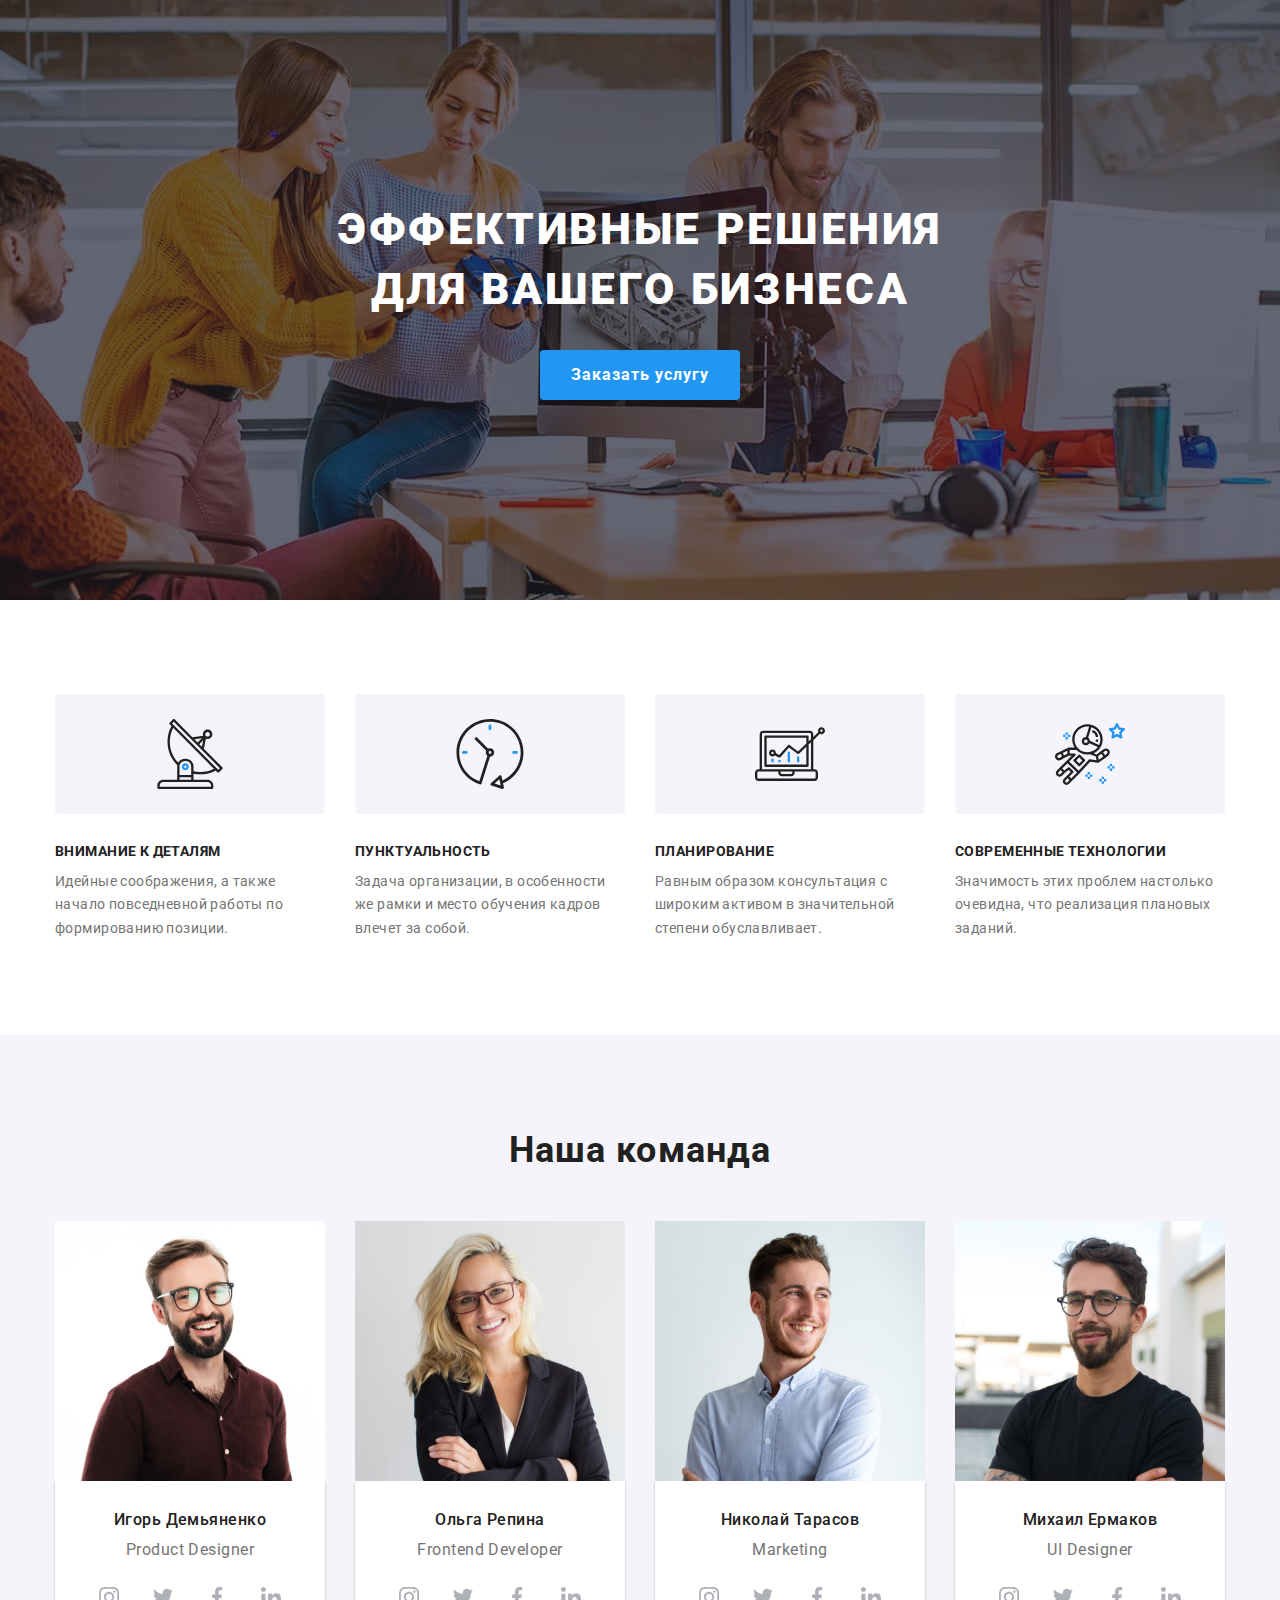
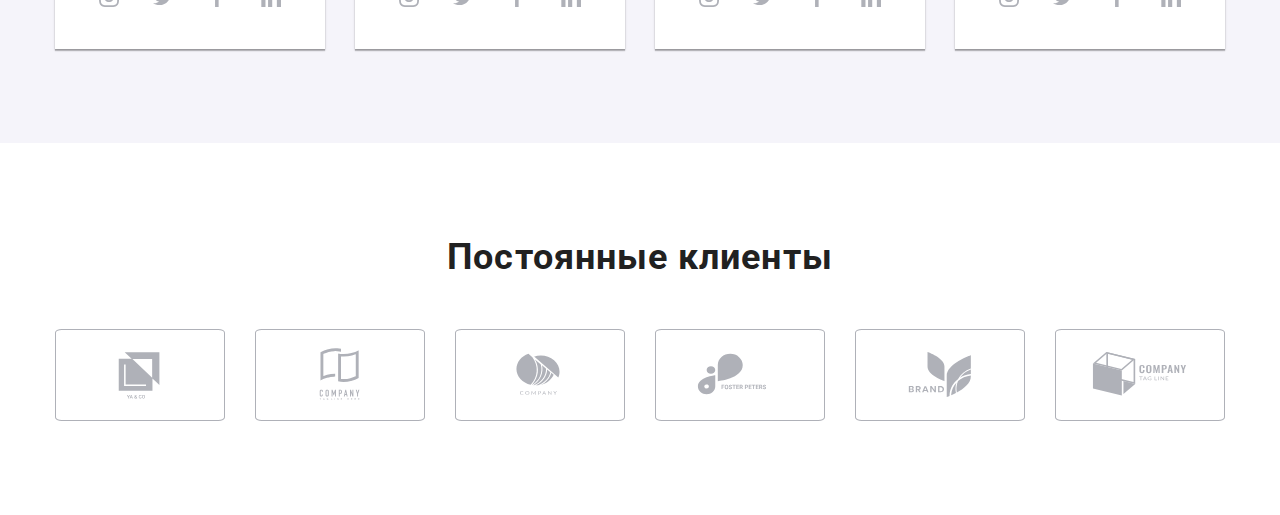
==== index.html @ 6f6ce5db "Update index.html" ====
<!DOCTYPE html>
<html lang="ru">
<head>
    <meta charset="UTF-8">
    <meta http-equiv="X-UA-Compatible" content="IE=edge">
    <meta name="viewport" content="width=device-width, initial-scale=1.0">
    <title>homework</title>
    <link rel="preconnect" href="https://fonts.googleapis.com">
    <link rel="preconnect" href="https://fonts.gstatic.com" crossorigin>
    <link href="https://fonts.googleapis.com/css2?family=Raleway:wght@700&family=Roboto:wght@400;500;700;900&display=swap"
    rel="stylesheet">
    <link rel="stylesheet" href="https://cdnjs.cloudflare.com/ajax/libs/modern-normalize/1.1.0/modern-normalize.min.css"
    integrity="sha512-wpPYUAdjBVSE4KJnH1VR1HeZfpl1ub8YT/NKx4PuQ5NmX2tKuGu6U/JRp5y+Y8XG2tV+wKQpNHVUX03MfMFn9Q=="
    crossorigin="anonymous" referrerpolicy="no-referrer" />
    <link rel="stylesheet" href="./css/main.min.css">
</head> 
<body class="body">
    <!-- <header class="basis">
        <div class="container container-flex">
            <nav class="navigation">
                <a lang="en" href="" class="logo logo--margin">Web<span class="logo logo--dark">Studio</span></a>
                <ul class="navigation__list list">
                    <li class="navigation__item"><a href="./index.html" class="navigation__link current">Студия</a></li>
                    <li class="navigation__item"><a href="./portfolio.html" class="navigation__link">Портфолио</a></li>
                    <li class="navigation__item"><a href="" class="navigation__link">Контакты</a></li>
                </ul>
            </nav>
                <ul class="contacts__list list">
                    <li class="contacts__item"><a href="mailto:info@devstudio.com" class="contacts__mail"><svg class="contacts__icon"
                                width="16" height="12">
                                <use href="./img/icons.svg/symbol-defs.svg#icon-envelope"></use>
                            </svg>info@devstudio.com</a></li>
                    <li class="contacts__item"><a href="tel:+380961111111" class="contacts__tel"><svg class="contacts__icon" width="10"
                                height="16">
                                <use href="./img/icons.svg/symbol-defs.svg#icon-smartphone"></use>
                            </svg>+38 096 111 11 11</a></li>
                </ul>
            
        </div>
    </header> -->
    <main>
        <section class="hero">
                    <div class="container">
                        <h1 class="hero__title">Эффективные решения для вашего бизнеса</h1>
                        <button type="button" class="btn hero__btn" data-modal-open>Заказать услугу</button>
                    </div>
        </section>
        <section class="features pege-section">
            <div class="container">
                <h2 class="visually-hidden">Особенности</h2>
                    <ul class="features__list list">
                        <li class="features__item">
                            <div class="accompaniment">
                                <svg class="accompaniment__icon" width="70" height="70">
                                    <use href="./img/icons.svg/symbol-defs.svg#icon-antenna-1"></use>
                                </svg>
                            </div>
                            <h3 class="features__subject">Внимание к деталям</h3>
                            <p class="features__text">Идейные соображения, а также начало повседневной работы по формированию позиции.</p>
                        </li>
                        <li class="features__item">
                            <div class="accompaniment">
                                <svg class="accompaniment__icon" width="70" height="70">
                                <use href="./img/icons.svg/symbol-defs.svg#icon-clock-1"></use>
                                </svg>
                            </div>
                            <h3 class="features__subject">Пунктуальность</h3>
                            <p class="features__text">Задача организации, в особенности же рамки и место обучения кадров влечет за собой.</p>
                        </li>
                        <li class="features__item">
                            <div class="accompaniment">
                                <svg class="accompaniment__icon" width="70" height="70">
                                    <use href="./img/icons.svg/symbol-defs.svg#icon-diagram-1"></use>
                                </svg>
                            </div>
                            <h3 class="features__subject">Планирование</h3>
                            <p class="features__text">Равным образом консультация с широким активом в значительной степени обуславливает.</p>
                        </li>
                        <li class="features__item">
                            <div class="accompaniment">
                                <svg class="accompaniment__icon" width="70" height="70">
                                <use href="./img/icons.svg/symbol-defs.svg#icon-astronaut-1"></use>
                                </svg>
                            </div>
                            <h3 class="features__subject">Современные технологии</h3>
                            <p class="features__text">Значимость этих проблем настолько очевидна, что реализация плановых заданий.</p>
                            
                        </li>
                    </ul>
            </div>
        </section>
        <!-- <section class="work">
            <div class="container">
                <h2 class="work__title">Чем мы занимаемся</h2>
                <ul class="work__list list">
                    <li class="work__item"><img src="./img/img1.jpg" alt="разработка програмного обеспечения" width="370">
                        <div class="work__box">
                            <p class="work__text">Десктопные приложения</p>
                        </div>
                    </li>
                    <li class="work__item"><img src="./img/img2.jpg" alt="тестирование приложения" width="370">
                        <div class="work__box">
                            <p class="work__text">Мобильные приложения</p>
                        </div>
                    </li>
                    <li class="work__item"><img src="./img/img3.jpg" alt="работа с цветовой палитрой" width="370">
                        <div class="work__box">
                            <p class="work__text">Дизайнерские решения</p>
                        </div>
                    </li>
                </ul>
            </div>
        </section> -->
        <section class="team pege-section">
            <div class="container">
                <h2 class="team-title">Наша команда</h2>
                <ul class="team-list list">
                    <li class="team-item">
                        <img src="./img/foto1.jpg" alt="Игорь Демьяненко" width="270">
                        <div class="team-box">
                            <h3 class="team-subject">Игорь Демьяненко</h3>
                            <p lang="en" class="team-text">Product Designer</p>
                            <ul class="team-soc-list list">
                                <li class="team-soc-item">
                                    <a href="" class="soc-link link">
                                        <svg class="soc-icon" width="20" height="20">
                                        <use href="./img/icons.svg/symbol-defs.svg#icon-instagram"></use>
                                        </svg>
                                    </a>
                                </li>
                                <li class="team-soc-item">
                                    <a href="" class="soc-link link">
                                        <svg class="soc-icon" width="20" height="20">
                                            <use href="./img/icons.svg/symbol-defs.svg#icon-twitter"></use>
                                        </svg>
                                    </a>
                                </li>
                                <li class="team-soc-item">
                                    <a href="" class="soc-link link">
                                        <svg class="soc-icon" width="20" height="20">
                                            <use href="./img/icons.svg/symbol-defs.svg#icon-facebook"></use>
                                        </svg>
                                    </a>
                                </li>
                                <li class="team-soc-item">
                                    <a href="" class="soc-link link">
                                        <svg class="soc-icon" width="20" height="20">
                                            <use href="./img/icons.svg/symbol-defs.svg#icon-linkedin"></use>
                                        </svg>
                                    </a>
                                </li>
                            </ul>
                        </div>
                    </li>
                    <li class="team-item">
                        <img src="./img/foto2.jpg" alt="Ольга Репина" width="270">
                        <div class="team-box">
                            <h3 class="team-subject">Ольга Репина</h3>
                            <p lang="en" class="team-text">Frontend Developer</p>
                            <ul class="team-soc-list list">
                                <li class="team-soc-item">
                                    <a href="" class="soc-link link">
                                        <svg class="soc-icon" width="20" height="20">
                                            <use href="./img/icons.svg/symbol-defs.svg#icon-instagram"></use>
                                        </svg>
                                    </a>
                                </li>
                                <li class="team-soc-item">
                                    <a href="" class="soc-link link">
                                        <svg class="soc-icon" width="20" height="20">
                                            <use href="./img/icons.svg/symbol-defs.svg#icon-twitter"></use>
                                        </svg>
                                    </a>
                                </li>
                                <li class="team-soc-item">
                                    <a href="" class="soc-link link">
                                        <svg class="soc-icon" width="20" height="20">
                                            <use href="./img/icons.svg/symbol-defs.svg#icon-facebook"></use>
                                        </svg>
                                    </a>
                                </li>
                                <li class="team-soc-item">
                                    <a href="" class="soc-link link">
                                        <svg class="soc-icon" width="20" height="20">
                                            <use href="./img/icons.svg/symbol-defs.svg#icon-linkedin"></use>
                                        </svg>
                                    </a>
                                </li>
                            </ul>
                        </div>
                    </li>
                    <li class="team-item">
                        <img src="./img/foto3.jpg" alt="Николай Тарасов" width="270">
                        <div class="team-box">
                        <h3 class="team-subject">Николай Тарасов</h3>
                        <p lang="en" class="team-text">Marketing</p>
                        <ul class="team-soc-list list">
                            <li class="team-soc-item">
                                <a href="" class="soc-link link">
                                    <svg class="soc-icon" width="20" height="20">
                                        <use href="./img/icons.svg/symbol-defs.svg#icon-instagram"></use>
                                    </svg>
                                </a>
                            </li>
                            <li class="team-soc-item">
                                <a href="" class="soc-link link">
                                    <svg class="soc-icon" width="20" height="20">
                                        <use href="./img/icons.svg/symbol-defs.svg#icon-twitter"></use>
                                    </svg>
                                </a>
                            </li>
                            <li class="team-soc-item">
                                <a href="" class="soc-link link">
                                    <svg class="soc-icon" width="20" height="20">
                                        <use href="./img/icons.svg/symbol-defs.svg#icon-facebook"></use>
                                    </svg>
                                </a>
                            </li>
                            <li class="team-soc-item">
                                <a href="" class="soc-link link">
                                    <svg class="soc-icon" width="20" height="20">
                                        <use href="./img/icons.svg/symbol-defs.svg#icon-linkedin"></use>
                                    </svg>
                                </a>
                            </li>
                        </ul>
                        </div>
                    </li>
                    <li class="team-item">
                        <img src="./img/foto4.jpg" alt="Михаил Ермаков" width="270">
                        <div class="team-box">
                            <h3 class="team-subject">Михаил Ермаков</h3>
                            <p lang="en" class="team-text">UI Designer</p>
                            <ul class="team-soc-list list">
                                <li class="team-soc-item">
                                    <a href="" class="soc-link link">
                                        <svg class="soc-icon" width="20" height="20">
                                            <use href="./img/icons.svg/symbol-defs.svg#icon-instagram"></use>
                                        </svg>
                                    </a>
                                </li>
                                <li class="team-soc-item">
                                    <a href="" class="soc-link link">
                                        <svg class="soc-icon" width="20" height="20">
                                            <use href="./img/icons.svg/symbol-defs.svg#icon-twitter"></use>
                                        </svg>
                                    </a>
                                </li>
                                <li class="team-soc-item">
                                    <a href="" class="soc-link link">
                                        <svg class="soc-icon" width="20" height="20">
                                            <use href="./img/icons.svg/symbol-defs.svg#icon-facebook"></use>
                                        </svg>
                                    </a>
                                </li>
                                <li class="team-soc-item">
                                    <a href="" class="soc-link link">
                                        <svg class="soc-icon" width="20" height="20">
                                            <use href="./img/icons.svg/symbol-defs.svg#icon-linkedin"></use>
                                        </svg>
                                    </a>
                                </li>
                            </ul>
                        </div>
                    </li>
                </ul>
            </div>
            
        </section>
        <section class="customers pege-section">
            <div class="container">
                <h2 class="customers__text">Постоянные клиенты</h2>
                <ul class="customers__list list">
                    <li class="customers__item"><a href="" class="customers__link link"><svg class="customers__icon"
                        width="106" height="60">
                        <use href="./img/icons.svg/symbol-defs.svg#icon-Logo"></use></svg></a>
                    </li>
                    <li class="customers__item"><a href="" class="customers__link link"><svg class="customers__icon"
                        width="106" height="60">
                        <use href="./img/icons.svg/symbol-defs.svg#icon-Logo1"></use></svg></a>
                    </li>
                    <li class="customers__item"><a href="" class="customers__link link"><svg class="customers__icon"
                        width="106" height="60">
                        <use href="./img/icons.svg/symbol-defs.svg#icon-Logo2"></use></svg></a>
                    </li>
                    <li class="customers__item"><a href="" class="customers__link link"><svg class="customers__icon"
                        width="106" height="60">
                        <use href="./img/icons.svg/symbol-defs.svg#icon-Logo3"></use></svg></a>
                    </li>
                    <li class="customers__item"><a href="" class="customers__link link"><svg class="customers__icon"
                        width="106" height="60">
                        <use href="./img/icons.svg/symbol-defs.svg#icon-Logo4"></use></svg></a>
                    </li>
                    <li class="customers__item"><a href="" class="customers__link link"><svg class="customers__icon"
                        width="106" height="60">
                        <use href="./img/icons.svg/symbol-defs.svg#icon-Logo5"></use></svg></a>
                    </li>
                </ul>
            </div>
        </section>
    </main>
    <!-- <footer class="basement">
        <div class="container flex--bas">
            <div class="basement-info">
                <a lang="en" href="" class="logo">Web<span class="logo logo--light">Studio</span></a>
                <address class="basement-contacts">
                    <p class="basement-text">г. Киев, пр-т Леси Украинки, 26</p>
                    <ul class="basement-list list">
                        <li class="basement-item"><a href="mailto:info@devstudio.com"
                                class="basement-mail">info@devstudio.com</a></li>
                        <li class="basement-item"><a href="tel:+380961111111" class="basement-tel">+38 096 111 11 11</a></li>
                    </ul>
                </address>
            </div>
            <div class="basement-soc">
                <p class="basement-soc-text">присоединяйтесь</p>
                <ul class="basement-soc-list list">
                    <li class="basement-soc-item"><a href="" class="soc-icon-link link"><svg class="basement-soc-icon"
                                width="20" height="20">
                                <use href="./img/icons.svg/symbol-defs.svg#icon-instagram"></use>
                            </svg></a></li>
                    <li class="basement-soc-item"><a href="" class="soc-icon-link link"><svg class="basement-soc-icon"
                                width="20" height="20">
                                <use href="./img/icons.svg/symbol-defs.svg#icon-twitter"></use>
                            </svg></a></li>
                    <li class="basement-soc-item"><a href="" class="soc-icon-link link"><svg class="basement-soc-icon"
                                width="20" height="20">
                                <use href="./img/icons.svg/symbol-defs.svg#icon-facebook"></use>
                            </svg></a></li>
                    <li class="basement-soc-item"><a href="" class="soc-icon-link link"><svg class="basement-soc-icon"
                                width="20" height="20">
                                <use href="./img/icons.svg/symbol-defs.svg#icon-linkedin"></use>
                            </svg></a></li>
                </ul>
            </div>
            <div class="basement-input-wrap">
                <p class="basement-wrap-text">Подпишитесь на рассылку</p>
                <form class="basement-wrap-flex">
                    <label class="basement-form-user" for="basement-email"></label>
                    <input type="email" class="basement-input" name="basement-email" id="basement-email" placeholder="E-mail">
                    <button type="submit" class="btn basement-btn">Подписаться<svg class="basement-wrap-icon" width="24" height="24">
                    <use href="./img/icons.svg/symbol-defs.svg#icon-icon-send"></use>
                    </svg></button>
                </form>
            </div>
        </div>
    </footer> -->
    <div class="backdrop is-hidden" data-modal>
         <div class="modal">
            <button type="button" class="modal-close" data-modal-close>
                <svg class="modal-icon" width="30" height="30">
                    <use href="./img/icons.svg/symbol-defs.svg#icon-close-black-18dp-2-1"></use>
                </svg>
            </button>
            <form class="modal-form">
                <p class="modal-title">Оставьте свои данные, мы вам перезвоним</p>
                <div class="modal-field">
                    <label class="modal-form-user" for="user-text">Имя</label>
                    <div class="input-wrap">
                        <input type="text" class="modal-input" name="user-neme" id="user-text">
                        <svg class="input-icon" width="18" height="18">
                            <use href="./img/icons.svg/symbol-defs.svg#icon-person-black-18dp"></use>
                        </svg>
                    </div>
                </div>
                <div class="modal-field">
                    <label class="modal-form-user" for="user-tel">Телефон</label>
                    <div class="input-wrap">
                        <input type="tel" class="modal-input" name="user-tel" id="user-tel">
                        <svg class="input-icon" width="18" height="18">
                            <use href="./img/icons.svg/symbol-defs.svg#icon-phone-black-18dp"></use>
                        </svg>
                    </div>
                </div>
                <div class="modal-field">
                    <label class="modal-form-user" for="user-email">Почта</label>
                    <div class="input-wrap">
                        <input type="email" class="modal-input" name="user-email" id="user-email">
                        <svg class="input-icon" width="18" height="18">
                            <use href="./img/icons.svg/symbol-defs.svg#icon-email-black-18dp"></use>
                        </svg>
                    </div>
                </div>
                <div class="modal-field">
                    <label class="modal-form-user" for="user-textarea">Коментарий</label>
                    <textarea class="modal-textarea" name="user-textarea" id="user-textarea" placeholder="Введите текст"></textarea>
                </div>
                <div class="modal-field">
                    <input type="checkbox" name="condition" id="condition" class="modal-condition visually-hidden" value="true">
                    <label for="condition" class="check-text"><span><svg class="check-icon" width="13" height="10">
                    <use href="./img/icons.svg/symbol-defs.svg#icon-check-done"></use></svg></span>Соглашаюсь с рассылкой и принимаю &nbsp;<a href="" class="condition-link">Условия договора</a></label>
                </div>
                <button type="submit" class="btn modal-btn">Отправить</button>
            </form>
        </div>
    </div>
    <script src="./js/modal.js"></script>
</body>
</html>
---- css/main.min.css ----
:root{--logo-blue-color: #2196F3;--logo-black-color: #000000;--logo-white-color: #FFFFFF;--accent-color: #2196F3;--team-color: #212121;--tete-color: #757575;--white-color: #FFFFFF;--blue-color: #2196F3;--bg-hero-color: #2F303A;--bg-btn-hero-color: #188CE8;--bg-team-color: #F5F4FA;--basement-color: rgba(255, 255, 255, 0.6)}h1,h2,h3,h4,h5,p{margin:0}ul{list-style:none;margin:0;padding-left:0}button{cursor:pointer}body{margin:0;font-family:"Roboto",sans-serif;color:#e5e5e5}html{box-sizing:border-box}*,*::before,*::after{box-sizing:inherit}.list{list-style:none;margin:0;padding:0}.link{text-decoration:none}img{display:block;max-width:100%;height:auto}.visually-hidden{position:absolute;width:1px;height:1px;margin:-1px;border:0;padding:0;white-space:nowrap;clip-path:inset(100%);clip:rect(0 0 0 0);overflow:hidden}.container{width:100%;margin:0 auto;padding-left:15px;padding-right:15px}@media screen and (min-width: 480px){.container{max-width:480px}}@media screen and (min-width: 768px){.container{max-width:768px}}@media screen and (min-width: 1200px){.container{max-width:1200px}}.flex--bas{display:flex;align-items:baseline}.pege-section{padding-top:60px;padding-bottom:60px}@media screen and (min-width: 1200px){.pege-section{padding-top:94px;padding-bottom:94px}}.backdrop{position:fixed;width:100%;height:100%;top:0;background:rgba(0,0,0,.2);transition:opacity 250ms cubic-bezier(0.4, 0, 0.2, 1),visibility 250ms cubic-bezier(0.4, 0, 0.2, 1)}.backdrop.is-hidden .modal{transform:translate(-50%, -50%) scale(0)}.modal{width:528px;height:581px;background:var(--white-color);box-shadow:0px 1px 3px rgba(0,0,0,.12),0px 1px 1px rgba(0,0,0,.14),0px 2px 1px rgba(0,0,0,.2);border-radius:4px;position:absolute;top:50%;left:50%;transform:translate(-50%, -50%) scale(1);transition:transform 250ms cubic-bezier(0.4, 0, 0.2, 1);padding:40px}.modal-close{position:absolute;display:flex;right:8px;top:8px;width:30px;height:30px;border-radius:50%;background:rgba(0,0,0,0);align-items:center;border:1px solid rgba(0,0,0,.1);outline:rgba(0,0,0,0);cursor:pointer;transition:border-color 250ms cubic-bezier(0.4, 0, 0.2, 1)}.modal-close:hover,.modal-close:focus{border-color:var(--accent-color)}.modal-icon{transition:fill 250ms cubic-bezier(0.4, 0, 0.2, 1)}.modal-icon:hover,.modal-icon:focus{fill:var(--accent-color)}.modal-close:hover .modal-icon,.modal-close:focus .modal-icon{fill:var(--accent-color)}.is-hidden{opacity:0;visibility:hidden;pointer-events:none}.modal-title{font-weight:700;font-size:20px;line-height:1.15;letter-spacing:.03em;text-align:center;color:#212121;margin-bottom:12px}.modal-input{width:448px;height:40px;border:1px solid rgba(33,33,33,.2);border-radius:4px;padding-left:41px;outline:rgba(0,0,0,0);transition:border-color 250ms cubic-bezier(0.4, 0, 0.2, 1)}.modal-input:focus{border-color:var(--accent-color)}.input-icon{position:absolute;left:12px;top:50%;transform:translateY(-50%);transition:fill 250ms cubic-bezier(0.4, 0, 0.2, 1)}.modal-input:focus+.input-icon{fill:var(--accent-color)}.input-wrap{position:relative}.modal-form-user{font-size:12px;line-height:1.16;letter-spacing:.01em;color:#757575;display:block;margin-bottom:4px}.modal-field{margin-bottom:10px;display:block}.modal-field:nth-last-child(2){margin-top:20px;margin-bottom:0}.modal-field:nth-last-child(3){margin-bottom:0}.check-text{font-size:14px;line-height:1.7;letter-spacing:.03em;color:#757575;display:flex;align-items:center}.check-text span{width:16px;height:15px;border:1px solid #212121;border-radius:2px;margin-left:14px;margin-right:7px;display:flex;align-items:center;justify-content:center;transition:background-color 250ms cubic-bezier(0.4, 0, 0.2, 1)}.check-icon{fill:rgba(0,0,0,0);transition:fill 250ms cubic-bezier(0.4, 0, 0.2, 1)}.modal-condition:checked+.check-text span{background-color:var(--accent-color);border:0}.modal-condition:checked+.check-text .check-icon{fill:var(--white-color)}.modal-condition:focus+.check-text span{border-color:var(--accent-color)}.modal-textarea{width:448px;height:120px;border:1px solid rgba(33,33,33,.2);border-radius:4px;padding:16px;resize:none;outline:rgba(0,0,0,0);font-size:12px;line-height:1.16;letter-spacing:.01em;color:rgba(117,117,117,.5);transition:border-color 250ms cubic-bezier(0.4, 0, 0.2, 1)}.modal-textarea:focus{border-color:var(--accent-color)}.condition-link{color:#2196f3;transition:color 250ms cubic-bezier(0.4, 0, 0.2, 1)}.condition-link:hover,.condition-link:focus{color:var(--accent-color)}.modal-btn{display:flex;padding:10px 52px;margin:auto;margin-top:30px;transition:background 250ms cubic-bezier(0.4, 0, 0.2, 1),box-shadow 250ms cubic-bezier(0.4, 0, 0.2, 1)}.modal-btn:hover,.modal-btn:focus{background:var(--bg-btn-hero-color);box-shadow:0px 4px 4px rgba(0,0,0,.15)}.btn{width:200px;height:50px;font-family:inherit;font-weight:700;font-size:16px;line-height:1.87;letter-spacing:.06em;align-items:center;text-align:center;color:var(--white-color);background:var(--blue-color);border-radius:4px;border:0}.logo{font-family:"Raleway",sans-serif;font-weight:700;font-size:26px;line-height:1.19;letter-spacing:.03em;text-decoration:none;color:var(--logo-blue-color);transition:color 250ms cubic-bezier(0.4, 0, 0.2, 1)}.logo:hover,.logo:focus{color:var(--accent-color)}.logo--light{color:var(--logo-white-color)}.logo--dark{color:var(--logo-black-color);padding:24px 0}.logo--margin{margin-right:93px;padding:24px 0}.basis{border-bottom:1px solid #ececec}.navigation__link{font-weight:500;font-size:14px;line-height:1.14;letter-spacing:.02em;text-decoration:none;color:var(--team-color);padding-top:32px;padding-bottom:32px;display:block;transition:color 250ms cubic-bezier(0.4, 0, 0.2, 1)}.navigation__link:hover,.navigation__link:focus{color:var(--accent-color)}.navigation__list .navigation__link.current{color:var(--accent-color)}.current{color:var(--accent-color);position:relative}.current::after{position:absolute;content:"";width:100%;height:4px;border-radius:2px;background-color:var(--accent-color);display:block;bottom:-1px}.contacts__mail{font-weight:500;font-size:14px;line-height:1.14;letter-spacing:.02em;text-decoration:none;color:var(--tete-color);padding-top:32px;padding-bottom:32px;display:flex;align-items:center;transition:color 250ms cubic-bezier(0.4, 0, 0.2, 1)}.contacts__mail:hover,.contacts__mail:focus{color:var(--accent-color)}.contacts__tel{font-weight:500;font-size:14px;line-height:1.14;letter-spacing:.02em;text-decoration:none;color:var(--tete-color);padding-top:32px;padding-bottom:32px;display:flex;align-items:center;transition:color 250ms cubic-bezier(0.4, 0, 0.2, 1)}.contacts__tel:hover,.contacts__tel:focus{color:var(--accent-color)}.navigation__list{display:flex;gap:50px}.contacts__list{display:flex}.contacts__item:not(:last-child){margin-right:30px}.navigation{display:flex;margin-right:auto}.container-flex{display:flex}.contacts__icon{fill:currentColor;display:flex;align-items:center;margin-right:10px}.hero{max-width:1600px;margin:0 auto;background:var(--bg-hero-color);text-align:center;padding:200px 0;background-image:linear-gradient(rgba(47, 48, 58, 0.4), rgba(47, 48, 58, 0.4)),url(../img/hero-bg.jpg);background-repeat:no-repeat;background-position:center;background-size:cover}.hero .container{width:360px}@media screen and (min-width: 1200px){.hero .container{width:696px}}.hero__title{font-weight:900;font-size:24px;line-height:1.75;letter-spacing:.06em;text-transform:uppercase;color:var(--white-color);margin-bottom:30px}@media screen and (min-width: 1200px){.hero__title{font-weight:900;font-size:44px;line-height:1.36;letter-spacing:.06em}}.hero__btn{display:inline-block;transition:background 250ms cubic-bezier(0.4, 0, 0.2, 1)}.hero__btn:hover,.hero__btn:focus{background:var(--bg-btn-hero-color)}.accompaniment{height:120px;background:#f5f4fa;border-radius:4px;display:flex;align-items:center;justify-content:center;margin-bottom:30px}.features__list{display:flex;flex-wrap:wrap;gap:30px}.features__subject{font-weight:700;font-size:14px;line-height:1.14;letter-spacing:.03em;text-transform:uppercase;color:var(--team-color);margin-top:0;margin-bottom:10px;text-align:center}@media screen and (min-width: 768px){.features__subject{text-align:left}}.features__text{font-size:14px;line-height:1.7;letter-spacing:.03em;color:var(--tete-color)}.features__item{width:100%}@media screen and (min-width: 768px){.features__item{flex-basis:calc((100% - 60px)/2)}}@media screen and (min-width: 1200px){.features__item{flex-basis:calc((100% - 90px)/4)}}.work{padding-bottom:94px}.work__title{font-weight:700;font-size:36px;line-height:1.17;letter-spacing:.03em;text-align:center;color:var(--team-color);margin-top:0;margin-bottom:50px}.work__item{position:relative}.work__box{position:absolute;bottom:0;right:0;width:100%;height:70px;background:rgba(47,48,58,.8);display:flex;justify-content:center;align-items:center}.work__text{font-weight:700;font-size:14px;line-height:1.14;letter-spacing:.03em;text-align:center;text-transform:uppercase;color:var(--white-color)}.work__list{display:flex;gap:30px}.team{background:var(--bg-team-color)}.team-box{box-shadow:0px 1px 3px rgba(0,0,0,.12),0px 1px 1px rgba(0,0,0,.14),0px 2px 1px rgba(0,0,0,.2)}.team-list{display:flex;flex-wrap:wrap;gap:30px}@media screen and (min-width: 1200px){.team-list{margin:-15px;gap:0}}.team-title{font-weight:700;font-size:28px;line-height:1.17;letter-spacing:.03em;text-align:center;color:var(--team-color);margin-bottom:30px}@media screen and (min-width: 1200px){.team-title{margin-bottom:50px;font-weight:700;font-size:36px;line-height:1.17;letter-spacing:.03em}}.team-subject{font-weight:500;font-size:16px;line-height:1.18;letter-spacing:.03em;text-align:center;color:var(--team-color);margin-bottom:10px}.team-text{font-size:16px;line-height:1.19;letter-spacing:.03em;text-align:center;color:var(--tete-color);margin-bottom:16px}.team-item{background:var(--white-color);width:100%}@media screen and (min-width: 768px){.team-item{flex-basis:calc(50% - 30px)}}@media screen and (min-width: 1200px){.team-item{margin:15px;flex-basis:calc(25% - 30px)}}.team-box{padding:30px 0}.soc-link{width:44px;height:44px;border-radius:50%;background:#fff;display:flex;align-items:center;justify-content:center;fill:#eee;transition:background-color 250ms cubic-bezier(0.4, 0, 0.2, 1),fill 250ms cubic-bezier(0.4, 0, 0.2, 1)}.soc-link:hover,.soc-link:focus{background-color:var(--accent-color);fill:#eee}.team-soc-list{display:flex;justify-content:center;gap:10px}.soc-icon{fill:#afb1b8}.soc-link:hover .soc-icon,.soc-link:focus .soc-icon{background-color:var(--accent-color);fill:var(--white-color)}.customers__text{font-weight:700;font-size:28px;line-height:1.17;letter-spacing:.03em;text-align:center;color:#212121;margin-bottom:30px}@media screen and (min-width: 1200px){.customers__text{font-weight:700;font-size:36px;line-height:1.16;letter-spacing:.03em;margin-bottom:50px}}.customers__link{width:210px;height:92px;border-radius:4%;border:1px solid #afb1b8;display:flex;align-items:center;justify-content:center;outline:rgba(0,0,0,0);transition:border 250ms cubic-bezier(0.4, 0, 0.2, 1)}.customers__link:hover,.customers__link:focus{border:1px solid var(--accent-color)}@media screen and (min-width: 768px){.customers__link{width:226px}}@media screen and (min-width: 1200px){.customers__link{width:170px}}.customers__list{display:flex;justify-content:center;gap:30px;flex-wrap:wrap}@media screen and (min-width: 1200px){.customers__list{flex-wrap:nowrap}}@media screen and (min-width: 1200px){.customers__item{flex-basis:calc(50% - 30px)}}.customers__icon{fill:#afb1b8;transition:fill 250ms cubic-bezier(0.4, 0, 0.2, 1)}.customers__link:hover .customers__icon,.customers__link:focus .customers__icon{fill:var(--accent-color)}.basement{background:var(--bg-hero-color);padding-top:60px;padding-bottom:60px}.basement-text{font-size:14px;line-height:1.7;letter-spacing:.03em;color:var(--white-color);margin-bottom:9px;transition:color 250ms cubic-bezier(0.4, 0, 0.2, 1)}.basement-text:hover,.basement-text:focus{color:var(--accent-color)}.basement-mail{font-size:14px;line-height:1.7;letter-spacing:.03em;text-decoration:none;color:var(--basement-color);transition:color 250ms cubic-bezier(0.4, 0, 0.2, 1)}.basement-mail:hover,.basement-mail:focus{color:var(--accent-color)}.basement-tel{font-size:14px;line-height:1.7;letter-spacing:.03em;font-size:14px;line-height:1.7;letter-spacing:.03em;text-decoration:none;color:rgba(255,255,255,.6);transition:color 250ms cubic-bezier(0.4, 0, 0.2, 1)}.basement-tel:hover,.basement-tel:focus{color:var(--accent-color)}.basement-contacts{margin-top:20px}.basement-soc-text{font-size:14px;line-height:1.14;letter-spacing:.03em;text-transform:uppercase;color:#fff;margin-bottom:20px}.basement-item:not(:last-child){margin-bottom:9px}.soc-icon-link{width:44px;height:44px;border-radius:50%;background:rgba(255,255,255,.1);display:block;display:flex;align-items:center;justify-content:center;transition:background 250ms cubic-bezier(0.4, 0, 0.2, 1)}.soc-icon-link:hover,.soc-icon-link:focus{background:#2196f3}.soc-icon-link:hover .basement-soc-icon,.soc-icon-link:focus .basement-soc-icon{background:#2196f3;fill:#fff}.basement-soc-list{display:flex;justify-content:center;gap:10px}.basement-soc-icon{fill:#fff}.basement-soc{margin-left:70px}.basement-input-wrap{margin-left:auto}.basement-wrap-flex{display:flex}.basement-wrap-text{font-weight:700;font-size:14px;line-height:1.14;letter-spacing:.03em;text-transform:uppercase;color:#fff;margin-bottom:20px}.basement-input{width:358px;height:50px;border:1px solid rgba(255,255,255,.3);border-radius:4px;background-color:rgba(0,0,0,0);color:rgba(255,255,255,.6);padding:15px 16px;outline:rgba(0,0,0,0);transition:border-color 250ms cubic-bezier(0.4, 0, 0.2, 1)}.basement-input:hover,.basement-input:focus{border-color:var(--accent-color)}.basement-input::placeholder{font-size:16px;line-height:1.25;color:rgba(255,255,255,.6);transition:color 250ms cubic-bezier(0.4, 0, 0.2, 1)}.basement-input:hover::placeholder,.basement-input:focus::placeholder{color:var(--accent-color)}.basement-btn{padding:10px 32px;margin-left:12px;display:flex;transition:background 250ms cubic-bezier(0.4, 0, 0.2, 1)}.basement-btn:hover,.basement-btn:focus{background:var(--bg-btn-hero-color)}.basement-wrap-icon{fill:var(--white-color);margin-left:10px}.portfolio-pages-lists{display:flex;gap:8px;justify-content:center;margin-bottom:50px}.portfolio-example-lists{display:flex;flex-wrap:wrap;margin:-15px}.portfolio-btn-all{font-family:inherit;font-weight:500;font-size:16px;line-height:1.6;letter-spacing:.03em;text-align:center;color:var(--team-color);background:#f5f4fa;display:inline-block;padding:6px 22px;min-width:73px;border:none;border-radius:4px;transition:color 250ms cubic-bezier(0.4, 0, 0.2, 1),background 250ms cubic-bezier(0.4, 0, 0.2, 1),box-shadow 250ms cubic-bezier(0.4, 0, 0.2, 1)}.portfolio-btn-all:hover,.portfolio-btn-all:focus{color:var(--white-color);background:var(--accent-color);box-shadow:0px 3px 1px rgba(0,0,0,.1),0px 1px 2px rgba(0,0,0,.08),0px 2px 2px rgba(0,0,0,.12)}.portfolio-btn{font-family:inherit;font-weight:500;font-size:16px;line-height:1.6;letter-spacing:.03em;text-align:center;color:var(--white-color);background:var(--blue-color);display:inline-block;padding:6px 22px;min-width:73px;border:none;border-radius:4px;transition:box-shadow 250ms cubic-bezier(0.4, 0, 0.2, 1)}.portfolio-btn:hover,.portfolio-btn:focus{box-shadow:0px 3px 1px rgba(0,0,0,.1),0px 1px 2px rgba(0,0,0,.08),0px 2px 2px rgba(0,0,0,.12)}.portfolio-example-subject{font-weight:700;font-size:18px;line-height:2;letter-spacing:.06em;text-decoration:none;color:var(--team-color);margin-bottom:4px}.portfolio-example-text{font-size:16px;line-height:1.87;letter-spacing:.03em;text-decoration:none;color:var(--tete-color)}.basement-contacts{font-style:normal}.portfolio-example-item{background:var(--white-color);margin:15px;flex-basis:calc(33.3333333333% - 30px);transition:250ms cubic-bezier(0.4, 0, 0.2, 1)}.portfolio-box{padding:20px 24px;border:1px solid #eee;border-top:0}.portfolio-example-link{display:block;transition:box-shadow 250ms cubic-bezier(0.4, 0, 0.2, 1)}.portfolio-example-link:hover,.portfolio-example-link:focus{box-shadow:0px 1px 1px rgba(0,0,0,.12),0px 4px 4px rgba(0,0,0,.06),1px 4px 6px rgba(0,0,0,.16)}.portfolio-top-wrap{position:relative;overflow:hidden}.portfolio-top-text{position:absolute;top:0;left:0;height:100%;font-size:18px;line-height:1.55;letter-spacing:.03em;padding:63px 24px;color:var(--white-color);background:rgba(33,150,243,.9);transform:translateY(101%);transition:250ms cubic-bezier(0.4, 0, 0.2, 1);overflow:auto}.portfolio-example-link:hover .portfolio-top-text,.portfolio-example-link:focus .portfolio-top-text{transform:translateY(0%)}/*# sourceMappingURL=main.min.css.map */
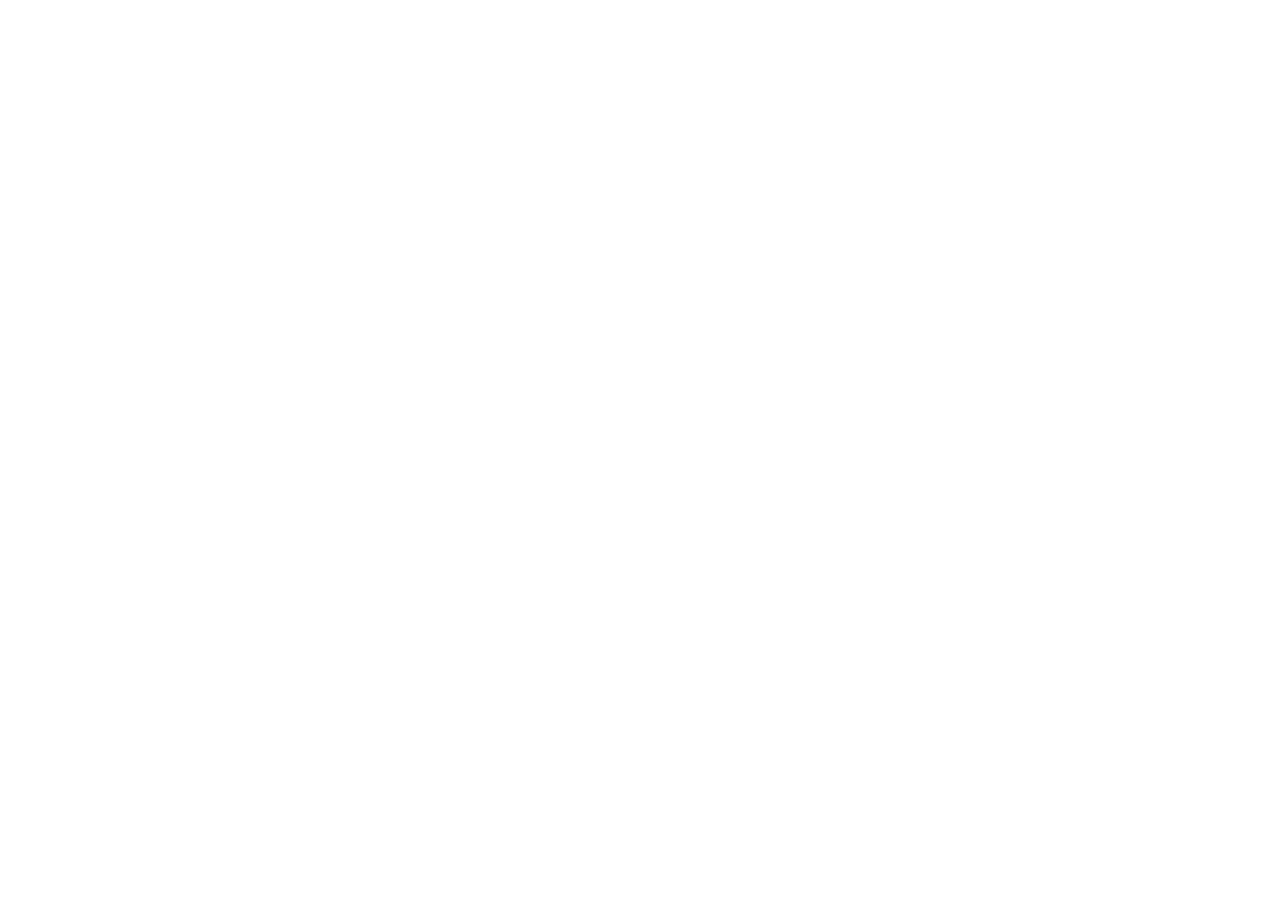
==== commit cec2fe7a: "Update index.html" ====
--- a/index.html
+++ b/index.html
@@ -39,13 +39,13 @@
         </div>
     </header> -->
     <main>
-        <section class="hero">
+        <!-- <section class="hero">
                     <div class="container">
                         <h1 class="hero__title">Эффективные решения для вашего бизнеса</h1>
                         <button type="button" class="btn hero__btn" data-modal-open>Заказать услугу</button>
                     </div>
-        </section>
-        <section class="features pege-section">
+        </section> -->
+        <!-- <section class="features pege-section">
             <div class="container">
                 <h2 class="visually-hidden">Особенности</h2>
                     <ul class="features__list list">
@@ -88,7 +88,7 @@
                         </li>
                     </ul>
             </div>
-        </section>
+        </section> -->
         <!-- <section class="work">
             <div class="container">
                 <h2 class="work__title">Чем мы занимаемся</h2>
@@ -111,7 +111,7 @@
                 </ul>
             </div>
         </section> -->
-        <section class="team pege-section">
+        <!-- <section class="team pege-section">
             <div class="container">
                 <h2 class="team-title">Наша команда</h2>
                 <ul class="team-list list">
@@ -266,8 +266,8 @@
                 </ul>
             </div>
             
-        </section>
-        <section class="customers pege-section">
+        </section> -->
+        <!-- <section class="customers pege-section">
             <div class="container">
                 <h2 class="customers__text">Постоянные клиенты</h2>
                 <ul class="customers__list list">
@@ -297,7 +297,7 @@
                     </li>
                 </ul>
             </div>
-        </section>
+        </section> -->
     </main>
     <!-- <footer class="basement">
         <div class="container flex--bas">
--- a/css/main.min.css
+++ b/css/main.min.css
@@ -1 +1 @@
-:root{--logo-blue-color: #2196F3;--logo-black-color: #000000;--logo-white-color: #FFFFFF;--accent-color: #2196F3;--team-color: #212121;--tete-color: #757575;--white-color: #FFFFFF;--blue-color: #2196F3;--bg-hero-color: #2F303A;--bg-btn-hero-color: #188CE8;--bg-team-color: #F5F4FA;--basement-color: rgba(255, 255, 255, 0.6)}h1,h2,h3,h4,h5,p{margin:0}ul{list-style:none;margin:0;padding-left:0}button{cursor:pointer}body{margin:0;font-family:"Roboto",sans-serif;color:#e5e5e5}html{box-sizing:border-box}*,*::before,*::after{box-sizing:inherit}.list{list-style:none;margin:0;padding:0}.link{text-decoration:none}img{display:block;max-width:100%;height:auto}.visually-hidden{position:absolute;width:1px;height:1px;margin:-1px;border:0;padding:0;white-space:nowrap;clip-path:inset(100%);clip:rect(0 0 0 0);overflow:hidden}.container{width:100%;margin:0 auto;padding-left:15px;padding-right:15px}@media screen and (min-width: 480px){.container{max-width:480px}}@media screen and (min-width: 768px){.container{max-width:768px}}@media screen and (min-width: 1200px){.container{max-width:1200px}}.flex--bas{display:flex;align-items:baseline}.pege-section{padding-top:60px;padding-bottom:60px}@media screen and (min-width: 1200px){.pege-section{padding-top:94px;padding-bottom:94px}}.backdrop{position:fixed;width:100%;height:100%;top:0;background:rgba(0,0,0,.2);transition:opacity 250ms cubic-bezier(0.4, 0, 0.2, 1),visibility 250ms cubic-bezier(0.4, 0, 0.2, 1)}.backdrop.is-hidden .modal{transform:translate(-50%, -50%) scale(0)}.modal{width:528px;height:581px;background:var(--white-color);box-shadow:0px 1px 3px rgba(0,0,0,.12),0px 1px 1px rgba(0,0,0,.14),0px 2px 1px rgba(0,0,0,.2);border-radius:4px;position:absolute;top:50%;left:50%;transform:translate(-50%, -50%) scale(1);transition:transform 250ms cubic-bezier(0.4, 0, 0.2, 1);padding:40px}.modal-close{position:absolute;display:flex;right:8px;top:8px;width:30px;height:30px;border-radius:50%;background:rgba(0,0,0,0);align-items:center;border:1px solid rgba(0,0,0,.1);outline:rgba(0,0,0,0);cursor:pointer;transition:border-color 250ms cubic-bezier(0.4, 0, 0.2, 1)}.modal-close:hover,.modal-close:focus{border-color:var(--accent-color)}.modal-icon{transition:fill 250ms cubic-bezier(0.4, 0, 0.2, 1)}.modal-icon:hover,.modal-icon:focus{fill:var(--accent-color)}.modal-close:hover .modal-icon,.modal-close:focus .modal-icon{fill:var(--accent-color)}.is-hidden{opacity:0;visibility:hidden;pointer-events:none}.modal-title{font-weight:700;font-size:20px;line-height:1.15;letter-spacing:.03em;text-align:center;color:#212121;margin-bottom:12px}.modal-input{width:448px;height:40px;border:1px solid rgba(33,33,33,.2);border-radius:4px;padding-left:41px;outline:rgba(0,0,0,0);transition:border-color 250ms cubic-bezier(0.4, 0, 0.2, 1)}.modal-input:focus{border-color:var(--accent-color)}.input-icon{position:absolute;left:12px;top:50%;transform:translateY(-50%);transition:fill 250ms cubic-bezier(0.4, 0, 0.2, 1)}.modal-input:focus+.input-icon{fill:var(--accent-color)}.input-wrap{position:relative}.modal-form-user{font-size:12px;line-height:1.16;letter-spacing:.01em;color:#757575;display:block;margin-bottom:4px}.modal-field{margin-bottom:10px;display:block}.modal-field:nth-last-child(2){margin-top:20px;margin-bottom:0}.modal-field:nth-last-child(3){margin-bottom:0}.check-text{font-size:14px;line-height:1.7;letter-spacing:.03em;color:#757575;display:flex;align-items:center}.check-text span{width:16px;height:15px;border:1px solid #212121;border-radius:2px;margin-left:14px;margin-right:7px;display:flex;align-items:center;justify-content:center;transition:background-color 250ms cubic-bezier(0.4, 0, 0.2, 1)}.check-icon{fill:rgba(0,0,0,0);transition:fill 250ms cubic-bezier(0.4, 0, 0.2, 1)}.modal-condition:checked+.check-text span{background-color:var(--accent-color);border:0}.modal-condition:checked+.check-text .check-icon{fill:var(--white-color)}.modal-condition:focus+.check-text span{border-color:var(--accent-color)}.modal-textarea{width:448px;height:120px;border:1px solid rgba(33,33,33,.2);border-radius:4px;padding:16px;resize:none;outline:rgba(0,0,0,0);font-size:12px;line-height:1.16;letter-spacing:.01em;color:rgba(117,117,117,.5);transition:border-color 250ms cubic-bezier(0.4, 0, 0.2, 1)}.modal-textarea:focus{border-color:var(--accent-color)}.condition-link{color:#2196f3;transition:color 250ms cubic-bezier(0.4, 0, 0.2, 1)}.condition-link:hover,.condition-link:focus{color:var(--accent-color)}.modal-btn{display:flex;padding:10px 52px;margin:auto;margin-top:30px;transition:background 250ms cubic-bezier(0.4, 0, 0.2, 1),box-shadow 250ms cubic-bezier(0.4, 0, 0.2, 1)}.modal-btn:hover,.modal-btn:focus{background:var(--bg-btn-hero-color);box-shadow:0px 4px 4px rgba(0,0,0,.15)}.btn{width:200px;height:50px;font-family:inherit;font-weight:700;font-size:16px;line-height:1.87;letter-spacing:.06em;align-items:center;text-align:center;color:var(--white-color);background:var(--blue-color);border-radius:4px;border:0}.logo{font-family:"Raleway",sans-serif;font-weight:700;font-size:26px;line-height:1.19;letter-spacing:.03em;text-decoration:none;color:var(--logo-blue-color);transition:color 250ms cubic-bezier(0.4, 0, 0.2, 1)}.logo:hover,.logo:focus{color:var(--accent-color)}.logo--light{color:var(--logo-white-color)}.logo--dark{color:var(--logo-black-color);padding:24px 0}.logo--margin{margin-right:93px;padding:24px 0}.basis{border-bottom:1px solid #ececec}.navigation__link{font-weight:500;font-size:14px;line-height:1.14;letter-spacing:.02em;text-decoration:none;color:var(--team-color);padding-top:32px;padding-bottom:32px;display:block;transition:color 250ms cubic-bezier(0.4, 0, 0.2, 1)}.navigation__link:hover,.navigation__link:focus{color:var(--accent-color)}.navigation__list .navigation__link.current{color:var(--accent-color)}.current{color:var(--accent-color);position:relative}.current::after{position:absolute;content:"";width:100%;height:4px;border-radius:2px;background-color:var(--accent-color);display:block;bottom:-1px}.contacts__mail{font-weight:500;font-size:14px;line-height:1.14;letter-spacing:.02em;text-decoration:none;color:var(--tete-color);padding-top:32px;padding-bottom:32px;display:flex;align-items:center;transition:color 250ms cubic-bezier(0.4, 0, 0.2, 1)}.contacts__mail:hover,.contacts__mail:focus{color:var(--accent-color)}.contacts__tel{font-weight:500;font-size:14px;line-height:1.14;letter-spacing:.02em;text-decoration:none;color:var(--tete-color);padding-top:32px;padding-bottom:32px;display:flex;align-items:center;transition:color 250ms cubic-bezier(0.4, 0, 0.2, 1)}.contacts__tel:hover,.contacts__tel:focus{color:var(--accent-color)}.navigation__list{display:flex;gap:50px}.contacts__list{display:flex}.contacts__item:not(:last-child){margin-right:30px}.navigation{display:flex;margin-right:auto}.container-flex{display:flex}.contacts__icon{fill:currentColor;display:flex;align-items:center;margin-right:10px}.hero{max-width:1600px;margin:0 auto;background:var(--bg-hero-color);text-align:center;padding:200px 0;background-image:linear-gradient(rgba(47, 48, 58, 0.4), rgba(47, 48, 58, 0.4)),url(../img/hero-bg.jpg);background-repeat:no-repeat;background-position:center;background-size:cover}.hero .container{width:360px}@media screen and (min-width: 1200px){.hero .container{width:696px}}.hero__title{font-weight:900;font-size:24px;line-height:1.75;letter-spacing:.06em;text-transform:uppercase;color:var(--white-color);margin-bottom:30px}@media screen and (min-width: 1200px){.hero__title{font-weight:900;font-size:44px;line-height:1.36;letter-spacing:.06em}}.hero__btn{display:inline-block;transition:background 250ms cubic-bezier(0.4, 0, 0.2, 1)}.hero__btn:hover,.hero__btn:focus{background:var(--bg-btn-hero-color)}.accompaniment{height:120px;background:#f5f4fa;border-radius:4px;display:flex;align-items:center;justify-content:center;margin-bottom:30px}.features__list{display:flex;flex-wrap:wrap;gap:30px}.features__subject{font-weight:700;font-size:14px;line-height:1.14;letter-spacing:.03em;text-transform:uppercase;color:var(--team-color);margin-top:0;margin-bottom:10px;text-align:center}@media screen and (min-width: 768px){.features__subject{text-align:left}}.features__text{font-size:14px;line-height:1.7;letter-spacing:.03em;color:var(--tete-color)}.features__item{width:100%}@media screen and (min-width: 768px){.features__item{flex-basis:calc((100% - 60px)/2)}}@media screen and (min-width: 1200px){.features__item{flex-basis:calc((100% - 90px)/4)}}.work{padding-bottom:94px}.work__title{font-weight:700;font-size:36px;line-height:1.17;letter-spacing:.03em;text-align:center;color:var(--team-color);margin-top:0;margin-bottom:50px}.work__item{position:relative}.work__box{position:absolute;bottom:0;right:0;width:100%;height:70px;background:rgba(47,48,58,.8);display:flex;justify-content:center;align-items:center}.work__text{font-weight:700;font-size:14px;line-height:1.14;letter-spacing:.03em;text-align:center;text-transform:uppercase;color:var(--white-color)}.work__list{display:flex;gap:30px}.team{background:var(--bg-team-color)}.team-box{box-shadow:0px 1px 3px rgba(0,0,0,.12),0px 1px 1px rgba(0,0,0,.14),0px 2px 1px rgba(0,0,0,.2)}.team-list{display:flex;flex-wrap:wrap;gap:30px}@media screen and (min-width: 1200px){.team-list{margin:-15px;gap:0}}.team-title{font-weight:700;font-size:28px;line-height:1.17;letter-spacing:.03em;text-align:center;color:var(--team-color);margin-bottom:30px}@media screen and (min-width: 1200px){.team-title{margin-bottom:50px;font-weight:700;font-size:36px;line-height:1.17;letter-spacing:.03em}}.team-subject{font-weight:500;font-size:16px;line-height:1.18;letter-spacing:.03em;text-align:center;color:var(--team-color);margin-bottom:10px}.team-text{font-size:16px;line-height:1.19;letter-spacing:.03em;text-align:center;color:var(--tete-color);margin-bottom:16px}.team-item{background:var(--white-color);width:100%}@media screen and (min-width: 768px){.team-item{flex-basis:calc(50% - 30px)}}@media screen and (min-width: 1200px){.team-item{margin:15px;flex-basis:calc(25% - 30px)}}.team-box{padding:30px 0}.soc-link{width:44px;height:44px;border-radius:50%;background:#fff;display:flex;align-items:center;justify-content:center;fill:#eee;transition:background-color 250ms cubic-bezier(0.4, 0, 0.2, 1),fill 250ms cubic-bezier(0.4, 0, 0.2, 1)}.soc-link:hover,.soc-link:focus{background-color:var(--accent-color);fill:#eee}.team-soc-list{display:flex;justify-content:center;gap:10px}.soc-icon{fill:#afb1b8}.soc-link:hover .soc-icon,.soc-link:focus .soc-icon{background-color:var(--accent-color);fill:var(--white-color)}.customers__text{font-weight:700;font-size:28px;line-height:1.17;letter-spacing:.03em;text-align:center;color:#212121;margin-bottom:30px}@media screen and (min-width: 1200px){.customers__text{font-weight:700;font-size:36px;line-height:1.16;letter-spacing:.03em;margin-bottom:50px}}.customers__link{width:210px;height:92px;border-radius:4%;border:1px solid #afb1b8;display:flex;align-items:center;justify-content:center;outline:rgba(0,0,0,0);transition:border 250ms cubic-bezier(0.4, 0, 0.2, 1)}.customers__link:hover,.customers__link:focus{border:1px solid var(--accent-color)}@media screen and (min-width: 768px){.customers__link{width:226px}}@media screen and (min-width: 1200px){.customers__link{width:170px}}.customers__list{display:flex;justify-content:center;gap:30px;flex-wrap:wrap}@media screen and (min-width: 1200px){.customers__list{flex-wrap:nowrap}}@media screen and (min-width: 1200px){.customers__item{flex-basis:calc(50% - 30px)}}.customers__icon{fill:#afb1b8;transition:fill 250ms cubic-bezier(0.4, 0, 0.2, 1)}.customers__link:hover .customers__icon,.customers__link:focus .customers__icon{fill:var(--accent-color)}.basement{background:var(--bg-hero-color);padding-top:60px;padding-bottom:60px}.basement-text{font-size:14px;line-height:1.7;letter-spacing:.03em;color:var(--white-color);margin-bottom:9px;transition:color 250ms cubic-bezier(0.4, 0, 0.2, 1)}.basement-text:hover,.basement-text:focus{color:var(--accent-color)}.basement-mail{font-size:14px;line-height:1.7;letter-spacing:.03em;text-decoration:none;color:var(--basement-color);transition:color 250ms cubic-bezier(0.4, 0, 0.2, 1)}.basement-mail:hover,.basement-mail:focus{color:var(--accent-color)}.basement-tel{font-size:14px;line-height:1.7;letter-spacing:.03em;font-size:14px;line-height:1.7;letter-spacing:.03em;text-decoration:none;color:rgba(255,255,255,.6);transition:color 250ms cubic-bezier(0.4, 0, 0.2, 1)}.basement-tel:hover,.basement-tel:focus{color:var(--accent-color)}.basement-contacts{margin-top:20px}.basement-soc-text{font-size:14px;line-height:1.14;letter-spacing:.03em;text-transform:uppercase;color:#fff;margin-bottom:20px}.basement-item:not(:last-child){margin-bottom:9px}.soc-icon-link{width:44px;height:44px;border-radius:50%;background:rgba(255,255,255,.1);display:block;display:flex;align-items:center;justify-content:center;transition:background 250ms cubic-bezier(0.4, 0, 0.2, 1)}.soc-icon-link:hover,.soc-icon-link:focus{background:#2196f3}.soc-icon-link:hover .basement-soc-icon,.soc-icon-link:focus .basement-soc-icon{background:#2196f3;fill:#fff}.basement-soc-list{display:flex;justify-content:center;gap:10px}.basement-soc-icon{fill:#fff}.basement-soc{margin-left:70px}.basement-input-wrap{margin-left:auto}.basement-wrap-flex{display:flex}.basement-wrap-text{font-weight:700;font-size:14px;line-height:1.14;letter-spacing:.03em;text-transform:uppercase;color:#fff;margin-bottom:20px}.basement-input{width:358px;height:50px;border:1px solid rgba(255,255,255,.3);border-radius:4px;background-color:rgba(0,0,0,0);color:rgba(255,255,255,.6);padding:15px 16px;outline:rgba(0,0,0,0);transition:border-color 250ms cubic-bezier(0.4, 0, 0.2, 1)}.basement-input:hover,.basement-input:focus{border-color:var(--accent-color)}.basement-input::placeholder{font-size:16px;line-height:1.25;color:rgba(255,255,255,.6);transition:color 250ms cubic-bezier(0.4, 0, 0.2, 1)}.basement-input:hover::placeholder,.basement-input:focus::placeholder{color:var(--accent-color)}.basement-btn{padding:10px 32px;margin-left:12px;display:flex;transition:background 250ms cubic-bezier(0.4, 0, 0.2, 1)}.basement-btn:hover,.basement-btn:focus{background:var(--bg-btn-hero-color)}.basement-wrap-icon{fill:var(--white-color);margin-left:10px}.portfolio-pages-lists{display:flex;gap:8px;justify-content:center;margin-bottom:50px}.portfolio-example-lists{display:flex;flex-wrap:wrap;margin:-15px}.portfolio-btn-all{font-family:inherit;font-weight:500;font-size:16px;line-height:1.6;letter-spacing:.03em;text-align:center;color:var(--team-color);background:#f5f4fa;display:inline-block;padding:6px 22px;min-width:73px;border:none;border-radius:4px;transition:color 250ms cubic-bezier(0.4, 0, 0.2, 1),background 250ms cubic-bezier(0.4, 0, 0.2, 1),box-shadow 250ms cubic-bezier(0.4, 0, 0.2, 1)}.portfolio-btn-all:hover,.portfolio-btn-all:focus{color:var(--white-color);background:var(--accent-color);box-shadow:0px 3px 1px rgba(0,0,0,.1),0px 1px 2px rgba(0,0,0,.08),0px 2px 2px rgba(0,0,0,.12)}.portfolio-btn{font-family:inherit;font-weight:500;font-size:16px;line-height:1.6;letter-spacing:.03em;text-align:center;color:var(--white-color);background:var(--blue-color);display:inline-block;padding:6px 22px;min-width:73px;border:none;border-radius:4px;transition:box-shadow 250ms cubic-bezier(0.4, 0, 0.2, 1)}.portfolio-btn:hover,.portfolio-btn:focus{box-shadow:0px 3px 1px rgba(0,0,0,.1),0px 1px 2px rgba(0,0,0,.08),0px 2px 2px rgba(0,0,0,.12)}.portfolio-example-subject{font-weight:700;font-size:18px;line-height:2;letter-spacing:.06em;text-decoration:none;color:var(--team-color);margin-bottom:4px}.portfolio-example-text{font-size:16px;line-height:1.87;letter-spacing:.03em;text-decoration:none;color:var(--tete-color)}.basement-contacts{font-style:normal}.portfolio-example-item{background:var(--white-color);margin:15px;flex-basis:calc(33.3333333333% - 30px);transition:250ms cubic-bezier(0.4, 0, 0.2, 1)}.portfolio-box{padding:20px 24px;border:1px solid #eee;border-top:0}.portfolio-example-link{display:block;transition:box-shadow 250ms cubic-bezier(0.4, 0, 0.2, 1)}.portfolio-example-link:hover,.portfolio-example-link:focus{box-shadow:0px 1px 1px rgba(0,0,0,.12),0px 4px 4px rgba(0,0,0,.06),1px 4px 6px rgba(0,0,0,.16)}.portfolio-top-wrap{position:relative;overflow:hidden}.portfolio-top-text{position:absolute;top:0;left:0;height:100%;font-size:18px;line-height:1.55;letter-spacing:.03em;padding:63px 24px;color:var(--white-color);background:rgba(33,150,243,.9);transform:translateY(101%);transition:250ms cubic-bezier(0.4, 0, 0.2, 1);overflow:auto}.portfolio-example-link:hover .portfolio-top-text,.portfolio-example-link:focus .portfolio-top-text{transform:translateY(0%)}/*# sourceMappingURL=main.min.css.map */+:root{--logo-blue-color: #2196F3;--logo-black-color: #000000;--logo-white-color: #FFFFFF;--accent-color: #2196F3;--team-color: #212121;--tete-color: #757575;--white-color: #FFFFFF;--blue-color: #2196F3;--bg-hero-color: #2F303A;--bg-btn-hero-color: #188CE8;--bg-team-color: #F5F4FA;--basement-color: rgba(255, 255, 255, 0.6)}h1,h2,h3,h4,h5,p{margin:0}ul{list-style:none;margin:0;padding-left:0}button{cursor:pointer}body{margin:0;font-family:"Roboto",sans-serif;color:#e5e5e5}html{box-sizing:border-box}*,*::before,*::after{box-sizing:inherit}.list{list-style:none;margin:0;padding:0}.link{text-decoration:none}img{display:block;max-width:100%;height:auto}.visually-hidden{position:absolute;width:1px;height:1px;margin:-1px;border:0;padding:0;white-space:nowrap;clip-path:inset(100%);clip:rect(0 0 0 0);overflow:hidden}.container{width:100%;margin:0 auto;padding-left:15px;padding-right:15px}@media screen and (min-width: 480px){.container{max-width:480px}}@media screen and (min-width: 768px){.container{max-width:768px}}@media screen and (min-width: 1200px){.container{max-width:1200px}}.flex--bas{display:flex;align-items:baseline}.pege-section{padding-top:60px;padding-bottom:60px}@media screen and (min-width: 1200px){.pege-section{padding-top:94px;padding-bottom:94px}}.backdrop{position:fixed;width:100%;height:100%;top:0;background:rgba(0,0,0,.2);transition:opacity 250ms cubic-bezier(0.4, 0, 0.2, 1),visibility 250ms cubic-bezier(0.4, 0, 0.2, 1)}.backdrop.is-hidden .modal{transform:translate(-50%, -50%) scale(0)}.modal{width:450px;height:609px;background:var(--white-color);box-shadow:0px 1px 3px rgba(0,0,0,.12),0px 1px 1px rgba(0,0,0,.14),0px 2px 1px rgba(0,0,0,.2);border-radius:4px;position:absolute;top:50%;left:50%;transform:translate(-50%, -50%) scale(1);transition:transform 250ms cubic-bezier(0.4, 0, 0.2, 1);padding:40px}@media screen and (min-width: 1200px){.modal{width:528px;height:581px}}.modal-close{position:absolute;display:flex;right:8px;top:8px;width:30px;height:30px;border-radius:50%;background:rgba(0,0,0,0);align-items:center;border:1px solid rgba(0,0,0,.1);outline:rgba(0,0,0,0);cursor:pointer;transition:border-color 250ms cubic-bezier(0.4, 0, 0.2, 1)}.modal-close:hover,.modal-close:focus{border-color:var(--accent-color)}.modal-icon{transition:fill 250ms cubic-bezier(0.4, 0, 0.2, 1)}.modal-icon:hover,.modal-icon:focus{fill:var(--accent-color)}.modal-close:hover .modal-icon,.modal-close:focus .modal-icon{fill:var(--accent-color)}.is-hidden{opacity:0;visibility:hidden;pointer-events:none}.modal-title{font-weight:700;font-size:20px;line-height:1.5;letter-spacing:.03em;text-align:center;color:#212121;margin-bottom:12px}@media screen and (min-width: 1200px){.modal-title{font-weight:700;font-size:20px;line-height:1.15;letter-spacing:.03em}}.modal-input{width:370px;height:40px;border:1px solid rgba(33,33,33,.2);border-radius:4px;padding-left:41px;outline:rgba(0,0,0,0);transition:border-color 250ms cubic-bezier(0.4, 0, 0.2, 1)}.modal-input:focus{border-color:var(--accent-color)}@media screen and (min-width: 1200px){.modal-input{width:448px}}.input-icon{position:absolute;left:12px;top:50%;transform:translateY(-50%);transition:fill 250ms cubic-bezier(0.4, 0, 0.2, 1)}.modal-input:focus+.input-icon{fill:var(--accent-color)}.input-wrap{position:relative}.modal-form-user{font-size:12px;line-height:1.16;letter-spacing:.01em;color:#757575;display:block;margin-bottom:4px}.modal-field{margin-bottom:10px;display:block}.modal-field:nth-last-child(2){margin-top:20px;margin-bottom:0}.modal-field:nth-last-child(3){margin-bottom:0}.check-text{font-size:11px;line-height:1.7;letter-spacing:.03em;color:#757575;display:flex;align-items:center}.check-text span{width:16px;height:15px;border:1px solid #212121;border-radius:2px;margin-left:14px;margin-right:7px;display:flex;align-items:center;justify-content:center;transition:background-color 250ms cubic-bezier(0.4, 0, 0.2, 1)}@media screen and (min-width: 1200px){.check-text{font-size:14px;line-height:1.7;letter-spacing:.03em}}.check-icon{fill:rgba(0,0,0,0);transition:fill 250ms cubic-bezier(0.4, 0, 0.2, 1)}.modal-condition:checked+.check-text span{background-color:var(--accent-color);border:0}.modal-condition:checked+.check-text .check-icon{fill:var(--white-color)}.modal-condition:focus+.check-text span{border-color:var(--accent-color)}.modal-textarea{width:370px;height:120px;border:1px solid rgba(33,33,33,.2);border-radius:4px;padding:16px;resize:none;outline:rgba(0,0,0,0);font-size:14px;line-height:1.14;letter-spacing:.01em;color:rgba(117,117,117,.5);transition:border-color 250ms cubic-bezier(0.4, 0, 0.2, 1)}.modal-textarea:focus{border-color:var(--accent-color)}@media screen and (min-width: 1200px){.modal-textarea{width:448px}}.condition-link{color:#2196f3;transition:color 250ms cubic-bezier(0.4, 0, 0.2, 1)}.condition-link:hover,.condition-link:focus{color:var(--accent-color)}.modal-btn{display:flex;padding:10px 52px;margin:auto;margin-top:30px;transition:background 250ms cubic-bezier(0.4, 0, 0.2, 1),box-shadow 250ms cubic-bezier(0.4, 0, 0.2, 1)}.modal-btn:hover,.modal-btn:focus{background:var(--bg-btn-hero-color);box-shadow:0px 4px 4px rgba(0,0,0,.15)}.btn{width:200px;height:50px;font-family:inherit;font-weight:700;font-size:16px;line-height:1.87;letter-spacing:.06em;align-items:center;text-align:center;color:var(--white-color);background:var(--blue-color);border-radius:4px;border:0}.logo{font-family:"Raleway",sans-serif;font-weight:700;font-size:26px;line-height:1.19;letter-spacing:.03em;text-decoration:none;color:var(--logo-blue-color);transition:color 250ms cubic-bezier(0.4, 0, 0.2, 1)}.logo:hover,.logo:focus{color:var(--accent-color)}.logo--light{color:var(--logo-white-color)}.logo--dark{color:var(--logo-black-color);padding:24px 0}.logo--margin{margin-right:93px;padding:24px 0}.basis{border-bottom:1px solid #ececec}.navigation__link{font-weight:500;font-size:14px;line-height:1.14;letter-spacing:.02em;text-decoration:none;color:var(--team-color);padding-top:32px;padding-bottom:32px;display:block;transition:color 250ms cubic-bezier(0.4, 0, 0.2, 1)}.navigation__link:hover,.navigation__link:focus{color:var(--accent-color)}.navigation__list .navigation__link.current{color:var(--accent-color)}.current{color:var(--accent-color);position:relative}.current::after{position:absolute;content:"";width:100%;height:4px;border-radius:2px;background-color:var(--accent-color);display:block;bottom:-1px}.contacts__mail{font-weight:500;font-size:14px;line-height:1.14;letter-spacing:.02em;text-decoration:none;color:var(--tete-color);padding-top:32px;padding-bottom:32px;display:flex;align-items:center;transition:color 250ms cubic-bezier(0.4, 0, 0.2, 1)}.contacts__mail:hover,.contacts__mail:focus{color:var(--accent-color)}.contacts__tel{font-weight:500;font-size:14px;line-height:1.14;letter-spacing:.02em;text-decoration:none;color:var(--tete-color);padding-top:32px;padding-bottom:32px;display:flex;align-items:center;transition:color 250ms cubic-bezier(0.4, 0, 0.2, 1)}.contacts__tel:hover,.contacts__tel:focus{color:var(--accent-color)}.navigation__list{display:flex;gap:50px}.contacts__list{display:flex}.contacts__item:not(:last-child){margin-right:30px}.navigation{display:flex;margin-right:auto}.container-flex{display:flex}.contacts__icon{fill:currentColor;display:flex;align-items:center;margin-right:10px}.hero{max-width:1600px;margin:0 auto;background:var(--bg-hero-color);text-align:center;padding:200px 0;background-image:linear-gradient(rgba(47, 48, 58, 0.4), rgba(47, 48, 58, 0.4)),url(../img/hero-bg.jpg);background-repeat:no-repeat;background-position:center;background-size:cover}.hero .container{width:360px}@media screen and (min-width: 1200px){.hero .container{width:696px}}.hero__title{font-weight:900;font-size:24px;line-height:1.75;letter-spacing:.06em;text-transform:uppercase;color:var(--white-color);margin-bottom:30px}@media screen and (min-width: 1200px){.hero__title{font-weight:900;font-size:44px;line-height:1.36;letter-spacing:.06em}}.hero__btn{display:inline-block;transition:background 250ms cubic-bezier(0.4, 0, 0.2, 1)}.hero__btn:hover,.hero__btn:focus{background:var(--bg-btn-hero-color)}.accompaniment{height:120px;background:#f5f4fa;border-radius:4px;display:flex;align-items:center;justify-content:center;margin-bottom:30px}.features__list{display:flex;flex-wrap:wrap;gap:30px}.features__subject{font-weight:700;font-size:14px;line-height:1.14;letter-spacing:.03em;text-transform:uppercase;color:var(--team-color);margin-top:0;margin-bottom:10px;text-align:center}@media screen and (min-width: 768px){.features__subject{text-align:left}}.features__text{font-size:14px;line-height:1.7;letter-spacing:.03em;color:var(--tete-color)}.features__item{width:100%}@media screen and (min-width: 768px){.features__item{flex-basis:calc((100% - 60px)/2)}}@media screen and (min-width: 1200px){.features__item{flex-basis:calc((100% - 90px)/4)}}.work{padding-bottom:94px}.work__title{font-weight:700;font-size:36px;line-height:1.17;letter-spacing:.03em;text-align:center;color:var(--team-color);margin-top:0;margin-bottom:50px}.work__item{position:relative}.work__box{position:absolute;bottom:0;right:0;width:100%;height:70px;background:rgba(47,48,58,.8);display:flex;justify-content:center;align-items:center}.work__text{font-weight:700;font-size:14px;line-height:1.14;letter-spacing:.03em;text-align:center;text-transform:uppercase;color:var(--white-color)}.work__list{display:flex;gap:30px}.team{background:var(--bg-team-color)}.team-box{box-shadow:0px 1px 3px rgba(0,0,0,.12),0px 1px 1px rgba(0,0,0,.14),0px 2px 1px rgba(0,0,0,.2)}.team-list{display:flex;flex-wrap:wrap;gap:30px}@media screen and (min-width: 1200px){.team-list{margin:-15px;gap:0}}.team-title{font-weight:700;font-size:28px;line-height:1.17;letter-spacing:.03em;text-align:center;color:var(--team-color);margin-bottom:30px}@media screen and (min-width: 1200px){.team-title{margin-bottom:50px;font-weight:700;font-size:36px;line-height:1.17;letter-spacing:.03em}}.team-subject{font-weight:500;font-size:16px;line-height:1.18;letter-spacing:.03em;text-align:center;color:var(--team-color);margin-bottom:10px}.team-text{font-size:16px;line-height:1.19;letter-spacing:.03em;text-align:center;color:var(--tete-color);margin-bottom:16px}.team-item{background:var(--white-color);width:100%}@media screen and (min-width: 768px){.team-item{flex-basis:calc(50% - 30px)}}@media screen and (min-width: 1200px){.team-item{margin:15px;flex-basis:calc(25% - 30px)}}.team-box{padding:30px 0}.soc-link{width:44px;height:44px;border-radius:50%;background:#fff;display:flex;align-items:center;justify-content:center;fill:#eee;transition:background-color 250ms cubic-bezier(0.4, 0, 0.2, 1),fill 250ms cubic-bezier(0.4, 0, 0.2, 1)}.soc-link:hover,.soc-link:focus{background-color:var(--accent-color);fill:#eee}.team-soc-list{display:flex;justify-content:center;gap:10px}.soc-icon{fill:#afb1b8}.soc-link:hover .soc-icon,.soc-link:focus .soc-icon{background-color:var(--accent-color);fill:var(--white-color)}.customers__text{font-weight:700;font-size:28px;line-height:1.17;letter-spacing:.03em;text-align:center;color:#212121;margin-bottom:30px}@media screen and (min-width: 1200px){.customers__text{font-weight:700;font-size:36px;line-height:1.16;letter-spacing:.03em;margin-bottom:50px}}.customers__link{width:210px;height:92px;border-radius:4%;border:1px solid #afb1b8;display:flex;align-items:center;justify-content:center;outline:rgba(0,0,0,0);transition:border 250ms cubic-bezier(0.4, 0, 0.2, 1)}.customers__link:hover,.customers__link:focus{border:1px solid var(--accent-color)}@media screen and (min-width: 768px){.customers__link{width:226px}}@media screen and (min-width: 1200px){.customers__link{width:170px}}.customers__list{display:flex;justify-content:center;gap:30px;flex-wrap:wrap}@media screen and (min-width: 1200px){.customers__list{flex-wrap:nowrap}}@media screen and (min-width: 1200px){.customers__item{flex-basis:calc(50% - 30px)}}.customers__icon{fill:#afb1b8;transition:fill 250ms cubic-bezier(0.4, 0, 0.2, 1)}.customers__link:hover .customers__icon,.customers__link:focus .customers__icon{fill:var(--accent-color)}.basement{background:var(--bg-hero-color);padding-top:60px;padding-bottom:60px}.basement-text{font-size:14px;line-height:1.7;letter-spacing:.03em;color:var(--white-color);margin-bottom:9px;transition:color 250ms cubic-bezier(0.4, 0, 0.2, 1)}.basement-text:hover,.basement-text:focus{color:var(--accent-color)}.basement-mail{font-size:14px;line-height:1.7;letter-spacing:.03em;text-decoration:none;color:var(--basement-color);transition:color 250ms cubic-bezier(0.4, 0, 0.2, 1)}.basement-mail:hover,.basement-mail:focus{color:var(--accent-color)}.basement-tel{font-size:14px;line-height:1.7;letter-spacing:.03em;font-size:14px;line-height:1.7;letter-spacing:.03em;text-decoration:none;color:rgba(255,255,255,.6);transition:color 250ms cubic-bezier(0.4, 0, 0.2, 1)}.basement-tel:hover,.basement-tel:focus{color:var(--accent-color)}.basement-contacts{margin-top:20px}.basement-soc-text{font-size:14px;line-height:1.14;letter-spacing:.03em;text-transform:uppercase;color:#fff;margin-bottom:20px}.basement-item:not(:last-child){margin-bottom:9px}.soc-icon-link{width:44px;height:44px;border-radius:50%;background:rgba(255,255,255,.1);display:block;display:flex;align-items:center;justify-content:center;transition:background 250ms cubic-bezier(0.4, 0, 0.2, 1)}.soc-icon-link:hover,.soc-icon-link:focus{background:#2196f3}.soc-icon-link:hover .basement-soc-icon,.soc-icon-link:focus .basement-soc-icon{background:#2196f3;fill:#fff}.basement-soc-list{display:flex;justify-content:center;gap:10px}.basement-soc-icon{fill:#fff}.basement-soc{margin-left:70px}.basement-input-wrap{margin-left:auto}.basement-wrap-flex{display:flex}.basement-wrap-text{font-weight:700;font-size:14px;line-height:1.14;letter-spacing:.03em;text-transform:uppercase;color:#fff;margin-bottom:20px}.basement-input{width:358px;height:50px;border:1px solid rgba(255,255,255,.3);border-radius:4px;background-color:rgba(0,0,0,0);color:rgba(255,255,255,.6);padding:15px 16px;outline:rgba(0,0,0,0);transition:border-color 250ms cubic-bezier(0.4, 0, 0.2, 1)}.basement-input:hover,.basement-input:focus{border-color:var(--accent-color)}.basement-input::placeholder{font-size:16px;line-height:1.25;color:rgba(255,255,255,.6);transition:color 250ms cubic-bezier(0.4, 0, 0.2, 1)}.basement-input:hover::placeholder,.basement-input:focus::placeholder{color:var(--accent-color)}.basement-btn{padding:10px 32px;margin-left:12px;display:flex;transition:background 250ms cubic-bezier(0.4, 0, 0.2, 1)}.basement-btn:hover,.basement-btn:focus{background:var(--bg-btn-hero-color)}.basement-wrap-icon{fill:var(--white-color);margin-left:10px}.portfolio-pages-lists{display:flex;flex-wrap:wrap;justify-content:flex-start;gap:8px;margin-bottom:40px}@media screen and (min-width: 768px){.portfolio-pages-lists{justify-content:center;margin-bottom:30px}}@media screen and (min-width: 1200px){.portfolio-pages-lists{margin-bottom:50px}}.portfolio-example-lists{display:flex;flex-direction:column;gap:30px}@media screen and (min-width: 768px){.portfolio-example-lists{flex-direction:row;flex-wrap:wrap;justify-content:center}}.portfolio-btn-all{font-family:inherit;font-weight:500;font-size:16px;line-height:1.6;letter-spacing:.03em;text-align:center;color:var(--team-color);background:#f5f4fa;display:inline-block;padding:6px 22px;min-width:73px;border:none;border-radius:4px;transition:color 250ms cubic-bezier(0.4, 0, 0.2, 1),background 250ms cubic-bezier(0.4, 0, 0.2, 1),box-shadow 250ms cubic-bezier(0.4, 0, 0.2, 1)}.portfolio-btn-all:hover,.portfolio-btn-all:focus{color:var(--white-color);background:var(--accent-color);box-shadow:0px 3px 1px rgba(0,0,0,.1),0px 1px 2px rgba(0,0,0,.08),0px 2px 2px rgba(0,0,0,.12)}.portfolio-btn{font-family:inherit;font-weight:500;font-size:16px;line-height:1.6;letter-spacing:.03em;text-align:center;color:var(--white-color);background:var(--blue-color);display:inline-block;padding:6px 22px;min-width:73px;border:none;border-radius:4px;transition:box-shadow 250ms cubic-bezier(0.4, 0, 0.2, 1)}.portfolio-btn:hover,.portfolio-btn:focus{box-shadow:0px 3px 1px rgba(0,0,0,.1),0px 1px 2px rgba(0,0,0,.08),0px 2px 2px rgba(0,0,0,.12)}.portfolio-example-subject{font-weight:700;font-size:18px;line-height:2;letter-spacing:.06em;text-decoration:none;color:var(--team-color);margin-bottom:4px}.portfolio-example-text{font-size:16px;line-height:1.87;letter-spacing:.03em;text-decoration:none;color:var(--tete-color)}.basement-contacts{font-style:normal}.portfolio-example-item{background:var(--white-color);transition:250ms cubic-bezier(0.4, 0, 0.2, 1)}@media screen and (min-width: 768px){.portfolio-example-item{flex-basis:calc(50% - 30px)}}@media screen and (min-width: 1200px){.portfolio-example-item{flex-basis:calc(33.3333333333% - 30px)}}.portfolio-box{padding:20px 24px;border:1px solid #eee;border-top:0;flex-grow:1}.portfolio-example-link{display:flex;flex-direction:column;transition:box-shadow 250ms cubic-bezier(0.4, 0, 0.2, 1)}@media screen and (min-width: 768px){.portfolio-example-link{height:100%}}.portfolio-example-link:hover,.portfolio-example-link:focus{box-shadow:0px 1px 1px rgba(0,0,0,.12),0px 4px 4px rgba(0,0,0,.06),1px 4px 6px rgba(0,0,0,.16)}.portfolio-top-wrap{position:relative;overflow:hidden}.portfolio-top-text{position:absolute;top:0;left:0;height:100%;font-size:18px;line-height:1.55;letter-spacing:.03em;padding:63px 24px;color:var(--white-color);background:rgba(33,150,243,.9);transform:translateY(101%);transition:250ms cubic-bezier(0.4, 0, 0.2, 1);overflow:auto}.portfolio-example-link:hover .portfolio-top-text,.portfolio-example-link:focus .portfolio-top-text{transform:translateY(0%)}/*# sourceMappingURL=main.min.css.map */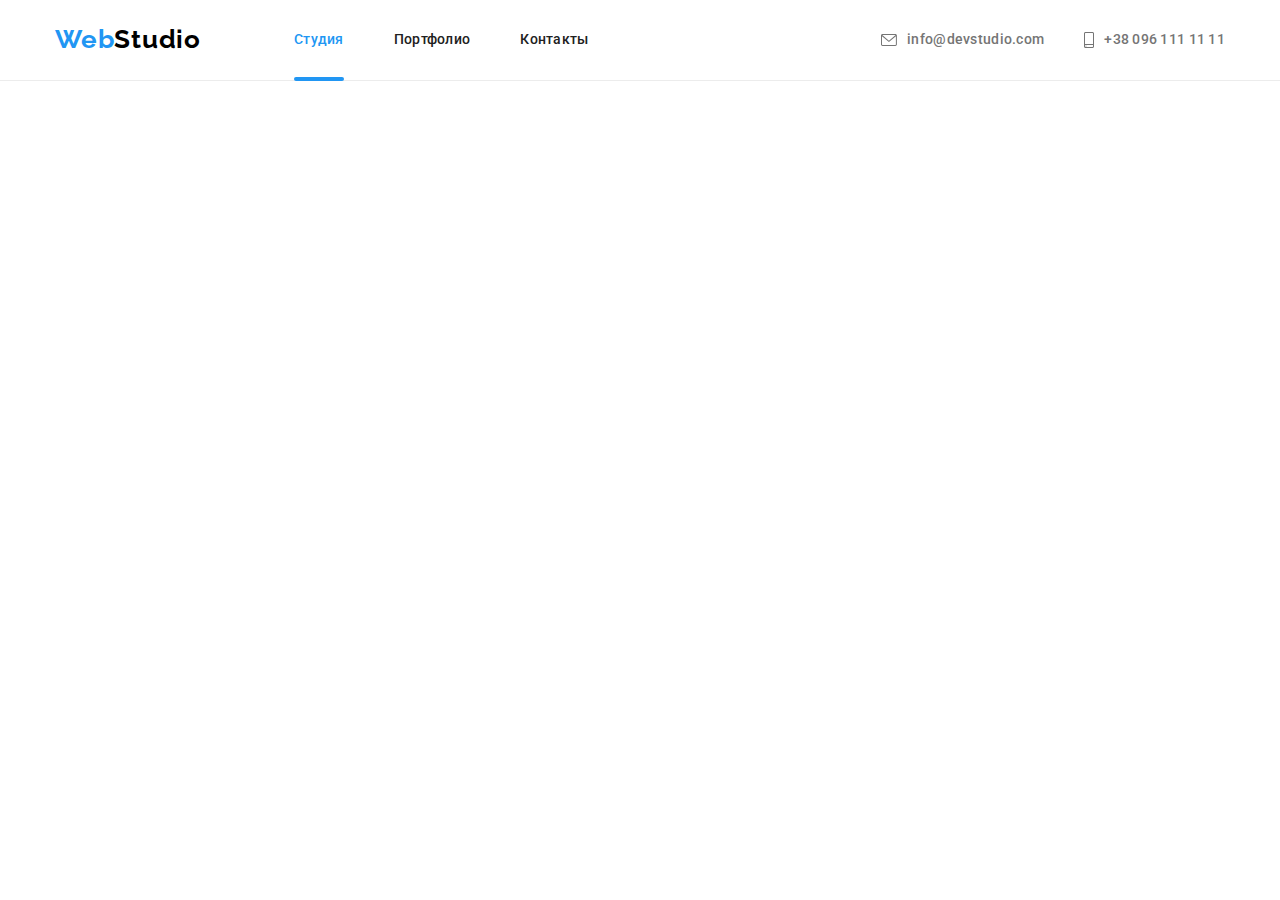
==== commit 2c644ecd: "Update index.html" ====
--- a/index.html
+++ b/index.html
@@ -15,7 +15,7 @@
     <link rel="stylesheet" href="./css/main.min.css">
 </head> 
 <body class="body">
-    <!-- <header class="basis">
+    <header class="basis">
         <div class="container container-flex">
             <nav class="navigation">
                 <a lang="en" href="" class="logo logo--margin">Web<span class="logo logo--dark">Studio</span></a>
@@ -37,7 +37,7 @@
                 </ul>
             
         </div>
-    </header> -->
+    </header>
     <main>
         <!-- <section class="hero">
                     <div class="container">
--- a/css/main.min.css
+++ b/css/main.min.css
@@ -1 +1 @@
-:root{--logo-blue-color: #2196F3;--logo-black-color: #000000;--logo-white-color: #FFFFFF;--accent-color: #2196F3;--team-color: #212121;--tete-color: #757575;--white-color: #FFFFFF;--blue-color: #2196F3;--bg-hero-color: #2F303A;--bg-btn-hero-color: #188CE8;--bg-team-color: #F5F4FA;--basement-color: rgba(255, 255, 255, 0.6)}h1,h2,h3,h4,h5,p{margin:0}ul{list-style:none;margin:0;padding-left:0}button{cursor:pointer}body{margin:0;font-family:"Roboto",sans-serif;color:#e5e5e5}html{box-sizing:border-box}*,*::before,*::after{box-sizing:inherit}.list{list-style:none;margin:0;padding:0}.link{text-decoration:none}img{display:block;max-width:100%;height:auto}.visually-hidden{position:absolute;width:1px;height:1px;margin:-1px;border:0;padding:0;white-space:nowrap;clip-path:inset(100%);clip:rect(0 0 0 0);overflow:hidden}.container{width:100%;margin:0 auto;padding-left:15px;padding-right:15px}@media screen and (min-width: 480px){.container{max-width:480px}}@media screen and (min-width: 768px){.container{max-width:768px}}@media screen and (min-width: 1200px){.container{max-width:1200px}}.flex--bas{display:flex;align-items:baseline}.pege-section{padding-top:60px;padding-bottom:60px}@media screen and (min-width: 1200px){.pege-section{padding-top:94px;padding-bottom:94px}}.backdrop{position:fixed;width:100%;height:100%;top:0;background:rgba(0,0,0,.2);transition:opacity 250ms cubic-bezier(0.4, 0, 0.2, 1),visibility 250ms cubic-bezier(0.4, 0, 0.2, 1)}.backdrop.is-hidden .modal{transform:translate(-50%, -50%) scale(0)}.modal{width:450px;height:609px;background:var(--white-color);box-shadow:0px 1px 3px rgba(0,0,0,.12),0px 1px 1px rgba(0,0,0,.14),0px 2px 1px rgba(0,0,0,.2);border-radius:4px;position:absolute;top:50%;left:50%;transform:translate(-50%, -50%) scale(1);transition:transform 250ms cubic-bezier(0.4, 0, 0.2, 1);padding:40px}@media screen and (min-width: 1200px){.modal{width:528px;height:581px}}.modal-close{position:absolute;display:flex;right:8px;top:8px;width:30px;height:30px;border-radius:50%;background:rgba(0,0,0,0);align-items:center;border:1px solid rgba(0,0,0,.1);outline:rgba(0,0,0,0);cursor:pointer;transition:border-color 250ms cubic-bezier(0.4, 0, 0.2, 1)}.modal-close:hover,.modal-close:focus{border-color:var(--accent-color)}.modal-icon{transition:fill 250ms cubic-bezier(0.4, 0, 0.2, 1)}.modal-icon:hover,.modal-icon:focus{fill:var(--accent-color)}.modal-close:hover .modal-icon,.modal-close:focus .modal-icon{fill:var(--accent-color)}.is-hidden{opacity:0;visibility:hidden;pointer-events:none}.modal-title{font-weight:700;font-size:20px;line-height:1.5;letter-spacing:.03em;text-align:center;color:#212121;margin-bottom:12px}@media screen and (min-width: 1200px){.modal-title{font-weight:700;font-size:20px;line-height:1.15;letter-spacing:.03em}}.modal-input{width:370px;height:40px;border:1px solid rgba(33,33,33,.2);border-radius:4px;padding-left:41px;outline:rgba(0,0,0,0);transition:border-color 250ms cubic-bezier(0.4, 0, 0.2, 1)}.modal-input:focus{border-color:var(--accent-color)}@media screen and (min-width: 1200px){.modal-input{width:448px}}.input-icon{position:absolute;left:12px;top:50%;transform:translateY(-50%);transition:fill 250ms cubic-bezier(0.4, 0, 0.2, 1)}.modal-input:focus+.input-icon{fill:var(--accent-color)}.input-wrap{position:relative}.modal-form-user{font-size:12px;line-height:1.16;letter-spacing:.01em;color:#757575;display:block;margin-bottom:4px}.modal-field{margin-bottom:10px;display:block}.modal-field:nth-last-child(2){margin-top:20px;margin-bottom:0}.modal-field:nth-last-child(3){margin-bottom:0}.check-text{font-size:11px;line-height:1.7;letter-spacing:.03em;color:#757575;display:flex;align-items:center}.check-text span{width:16px;height:15px;border:1px solid #212121;border-radius:2px;margin-left:14px;margin-right:7px;display:flex;align-items:center;justify-content:center;transition:background-color 250ms cubic-bezier(0.4, 0, 0.2, 1)}@media screen and (min-width: 1200px){.check-text{font-size:14px;line-height:1.7;letter-spacing:.03em}}.check-icon{fill:rgba(0,0,0,0);transition:fill 250ms cubic-bezier(0.4, 0, 0.2, 1)}.modal-condition:checked+.check-text span{background-color:var(--accent-color);border:0}.modal-condition:checked+.check-text .check-icon{fill:var(--white-color)}.modal-condition:focus+.check-text span{border-color:var(--accent-color)}.modal-textarea{width:370px;height:120px;border:1px solid rgba(33,33,33,.2);border-radius:4px;padding:16px;resize:none;outline:rgba(0,0,0,0);font-size:14px;line-height:1.14;letter-spacing:.01em;color:rgba(117,117,117,.5);transition:border-color 250ms cubic-bezier(0.4, 0, 0.2, 1)}.modal-textarea:focus{border-color:var(--accent-color)}@media screen and (min-width: 1200px){.modal-textarea{width:448px}}.condition-link{color:#2196f3;transition:color 250ms cubic-bezier(0.4, 0, 0.2, 1)}.condition-link:hover,.condition-link:focus{color:var(--accent-color)}.modal-btn{display:flex;padding:10px 52px;margin:auto;margin-top:30px;transition:background 250ms cubic-bezier(0.4, 0, 0.2, 1),box-shadow 250ms cubic-bezier(0.4, 0, 0.2, 1)}.modal-btn:hover,.modal-btn:focus{background:var(--bg-btn-hero-color);box-shadow:0px 4px 4px rgba(0,0,0,.15)}.btn{width:200px;height:50px;font-family:inherit;font-weight:700;font-size:16px;line-height:1.87;letter-spacing:.06em;align-items:center;text-align:center;color:var(--white-color);background:var(--blue-color);border-radius:4px;border:0}.logo{font-family:"Raleway",sans-serif;font-weight:700;font-size:26px;line-height:1.19;letter-spacing:.03em;text-decoration:none;color:var(--logo-blue-color);transition:color 250ms cubic-bezier(0.4, 0, 0.2, 1)}.logo:hover,.logo:focus{color:var(--accent-color)}.logo--light{color:var(--logo-white-color)}.logo--dark{color:var(--logo-black-color);padding:24px 0}.logo--margin{margin-right:93px;padding:24px 0}.basis{border-bottom:1px solid #ececec}.navigation__link{font-weight:500;font-size:14px;line-height:1.14;letter-spacing:.02em;text-decoration:none;color:var(--team-color);padding-top:32px;padding-bottom:32px;display:block;transition:color 250ms cubic-bezier(0.4, 0, 0.2, 1)}.navigation__link:hover,.navigation__link:focus{color:var(--accent-color)}.navigation__list .navigation__link.current{color:var(--accent-color)}.current{color:var(--accent-color);position:relative}.current::after{position:absolute;content:"";width:100%;height:4px;border-radius:2px;background-color:var(--accent-color);display:block;bottom:-1px}.contacts__mail{font-weight:500;font-size:14px;line-height:1.14;letter-spacing:.02em;text-decoration:none;color:var(--tete-color);padding-top:32px;padding-bottom:32px;display:flex;align-items:center;transition:color 250ms cubic-bezier(0.4, 0, 0.2, 1)}.contacts__mail:hover,.contacts__mail:focus{color:var(--accent-color)}.contacts__tel{font-weight:500;font-size:14px;line-height:1.14;letter-spacing:.02em;text-decoration:none;color:var(--tete-color);padding-top:32px;padding-bottom:32px;display:flex;align-items:center;transition:color 250ms cubic-bezier(0.4, 0, 0.2, 1)}.contacts__tel:hover,.contacts__tel:focus{color:var(--accent-color)}.navigation__list{display:flex;gap:50px}.contacts__list{display:flex}.contacts__item:not(:last-child){margin-right:30px}.navigation{display:flex;margin-right:auto}.container-flex{display:flex}.contacts__icon{fill:currentColor;display:flex;align-items:center;margin-right:10px}.hero{max-width:1600px;margin:0 auto;background:var(--bg-hero-color);text-align:center;padding:200px 0;background-image:linear-gradient(rgba(47, 48, 58, 0.4), rgba(47, 48, 58, 0.4)),url(../img/hero-bg.jpg);background-repeat:no-repeat;background-position:center;background-size:cover}.hero .container{width:360px}@media screen and (min-width: 1200px){.hero .container{width:696px}}.hero__title{font-weight:900;font-size:24px;line-height:1.75;letter-spacing:.06em;text-transform:uppercase;color:var(--white-color);margin-bottom:30px}@media screen and (min-width: 1200px){.hero__title{font-weight:900;font-size:44px;line-height:1.36;letter-spacing:.06em}}.hero__btn{display:inline-block;transition:background 250ms cubic-bezier(0.4, 0, 0.2, 1)}.hero__btn:hover,.hero__btn:focus{background:var(--bg-btn-hero-color)}.accompaniment{height:120px;background:#f5f4fa;border-radius:4px;display:flex;align-items:center;justify-content:center;margin-bottom:30px}.features__list{display:flex;flex-wrap:wrap;gap:30px}.features__subject{font-weight:700;font-size:14px;line-height:1.14;letter-spacing:.03em;text-transform:uppercase;color:var(--team-color);margin-top:0;margin-bottom:10px;text-align:center}@media screen and (min-width: 768px){.features__subject{text-align:left}}.features__text{font-size:14px;line-height:1.7;letter-spacing:.03em;color:var(--tete-color)}.features__item{width:100%}@media screen and (min-width: 768px){.features__item{flex-basis:calc((100% - 60px)/2)}}@media screen and (min-width: 1200px){.features__item{flex-basis:calc((100% - 90px)/4)}}.work{padding-bottom:94px}.work__title{font-weight:700;font-size:36px;line-height:1.17;letter-spacing:.03em;text-align:center;color:var(--team-color);margin-top:0;margin-bottom:50px}.work__item{position:relative}.work__box{position:absolute;bottom:0;right:0;width:100%;height:70px;background:rgba(47,48,58,.8);display:flex;justify-content:center;align-items:center}.work__text{font-weight:700;font-size:14px;line-height:1.14;letter-spacing:.03em;text-align:center;text-transform:uppercase;color:var(--white-color)}.work__list{display:flex;gap:30px}.team{background:var(--bg-team-color)}.team-box{box-shadow:0px 1px 3px rgba(0,0,0,.12),0px 1px 1px rgba(0,0,0,.14),0px 2px 1px rgba(0,0,0,.2)}.team-list{display:flex;flex-wrap:wrap;gap:30px}@media screen and (min-width: 1200px){.team-list{margin:-15px;gap:0}}.team-title{font-weight:700;font-size:28px;line-height:1.17;letter-spacing:.03em;text-align:center;color:var(--team-color);margin-bottom:30px}@media screen and (min-width: 1200px){.team-title{margin-bottom:50px;font-weight:700;font-size:36px;line-height:1.17;letter-spacing:.03em}}.team-subject{font-weight:500;font-size:16px;line-height:1.18;letter-spacing:.03em;text-align:center;color:var(--team-color);margin-bottom:10px}.team-text{font-size:16px;line-height:1.19;letter-spacing:.03em;text-align:center;color:var(--tete-color);margin-bottom:16px}.team-item{background:var(--white-color);width:100%}@media screen and (min-width: 768px){.team-item{flex-basis:calc(50% - 30px)}}@media screen and (min-width: 1200px){.team-item{margin:15px;flex-basis:calc(25% - 30px)}}.team-box{padding:30px 0}.soc-link{width:44px;height:44px;border-radius:50%;background:#fff;display:flex;align-items:center;justify-content:center;fill:#eee;transition:background-color 250ms cubic-bezier(0.4, 0, 0.2, 1),fill 250ms cubic-bezier(0.4, 0, 0.2, 1)}.soc-link:hover,.soc-link:focus{background-color:var(--accent-color);fill:#eee}.team-soc-list{display:flex;justify-content:center;gap:10px}.soc-icon{fill:#afb1b8}.soc-link:hover .soc-icon,.soc-link:focus .soc-icon{background-color:var(--accent-color);fill:var(--white-color)}.customers__text{font-weight:700;font-size:28px;line-height:1.17;letter-spacing:.03em;text-align:center;color:#212121;margin-bottom:30px}@media screen and (min-width: 1200px){.customers__text{font-weight:700;font-size:36px;line-height:1.16;letter-spacing:.03em;margin-bottom:50px}}.customers__link{width:210px;height:92px;border-radius:4%;border:1px solid #afb1b8;display:flex;align-items:center;justify-content:center;outline:rgba(0,0,0,0);transition:border 250ms cubic-bezier(0.4, 0, 0.2, 1)}.customers__link:hover,.customers__link:focus{border:1px solid var(--accent-color)}@media screen and (min-width: 768px){.customers__link{width:226px}}@media screen and (min-width: 1200px){.customers__link{width:170px}}.customers__list{display:flex;justify-content:center;gap:30px;flex-wrap:wrap}@media screen and (min-width: 1200px){.customers__list{flex-wrap:nowrap}}@media screen and (min-width: 1200px){.customers__item{flex-basis:calc(50% - 30px)}}.customers__icon{fill:#afb1b8;transition:fill 250ms cubic-bezier(0.4, 0, 0.2, 1)}.customers__link:hover .customers__icon,.customers__link:focus .customers__icon{fill:var(--accent-color)}.basement{background:var(--bg-hero-color);padding-top:60px;padding-bottom:60px}.basement-text{font-size:14px;line-height:1.7;letter-spacing:.03em;color:var(--white-color);margin-bottom:9px;transition:color 250ms cubic-bezier(0.4, 0, 0.2, 1)}.basement-text:hover,.basement-text:focus{color:var(--accent-color)}.basement-mail{font-size:14px;line-height:1.7;letter-spacing:.03em;text-decoration:none;color:var(--basement-color);transition:color 250ms cubic-bezier(0.4, 0, 0.2, 1)}.basement-mail:hover,.basement-mail:focus{color:var(--accent-color)}.basement-tel{font-size:14px;line-height:1.7;letter-spacing:.03em;font-size:14px;line-height:1.7;letter-spacing:.03em;text-decoration:none;color:rgba(255,255,255,.6);transition:color 250ms cubic-bezier(0.4, 0, 0.2, 1)}.basement-tel:hover,.basement-tel:focus{color:var(--accent-color)}.basement-contacts{margin-top:20px}.basement-soc-text{font-size:14px;line-height:1.14;letter-spacing:.03em;text-transform:uppercase;color:#fff;margin-bottom:20px}.basement-item:not(:last-child){margin-bottom:9px}.soc-icon-link{width:44px;height:44px;border-radius:50%;background:rgba(255,255,255,.1);display:block;display:flex;align-items:center;justify-content:center;transition:background 250ms cubic-bezier(0.4, 0, 0.2, 1)}.soc-icon-link:hover,.soc-icon-link:focus{background:#2196f3}.soc-icon-link:hover .basement-soc-icon,.soc-icon-link:focus .basement-soc-icon{background:#2196f3;fill:#fff}.basement-soc-list{display:flex;justify-content:center;gap:10px}.basement-soc-icon{fill:#fff}.basement-soc{margin-left:70px}.basement-input-wrap{margin-left:auto}.basement-wrap-flex{display:flex}.basement-wrap-text{font-weight:700;font-size:14px;line-height:1.14;letter-spacing:.03em;text-transform:uppercase;color:#fff;margin-bottom:20px}.basement-input{width:358px;height:50px;border:1px solid rgba(255,255,255,.3);border-radius:4px;background-color:rgba(0,0,0,0);color:rgba(255,255,255,.6);padding:15px 16px;outline:rgba(0,0,0,0);transition:border-color 250ms cubic-bezier(0.4, 0, 0.2, 1)}.basement-input:hover,.basement-input:focus{border-color:var(--accent-color)}.basement-input::placeholder{font-size:16px;line-height:1.25;color:rgba(255,255,255,.6);transition:color 250ms cubic-bezier(0.4, 0, 0.2, 1)}.basement-input:hover::placeholder,.basement-input:focus::placeholder{color:var(--accent-color)}.basement-btn{padding:10px 32px;margin-left:12px;display:flex;transition:background 250ms cubic-bezier(0.4, 0, 0.2, 1)}.basement-btn:hover,.basement-btn:focus{background:var(--bg-btn-hero-color)}.basement-wrap-icon{fill:var(--white-color);margin-left:10px}.portfolio-pages-lists{display:flex;flex-wrap:wrap;justify-content:flex-start;gap:8px;margin-bottom:40px}@media screen and (min-width: 768px){.portfolio-pages-lists{justify-content:center;margin-bottom:30px}}@media screen and (min-width: 1200px){.portfolio-pages-lists{margin-bottom:50px}}.portfolio-example-lists{display:flex;flex-direction:column;gap:30px}@media screen and (min-width: 768px){.portfolio-example-lists{flex-direction:row;flex-wrap:wrap;justify-content:center}}.portfolio-btn-all{font-family:inherit;font-weight:500;font-size:16px;line-height:1.6;letter-spacing:.03em;text-align:center;color:var(--team-color);background:#f5f4fa;display:inline-block;padding:6px 22px;min-width:73px;border:none;border-radius:4px;transition:color 250ms cubic-bezier(0.4, 0, 0.2, 1),background 250ms cubic-bezier(0.4, 0, 0.2, 1),box-shadow 250ms cubic-bezier(0.4, 0, 0.2, 1)}.portfolio-btn-all:hover,.portfolio-btn-all:focus{color:var(--white-color);background:var(--accent-color);box-shadow:0px 3px 1px rgba(0,0,0,.1),0px 1px 2px rgba(0,0,0,.08),0px 2px 2px rgba(0,0,0,.12)}.portfolio-btn{font-family:inherit;font-weight:500;font-size:16px;line-height:1.6;letter-spacing:.03em;text-align:center;color:var(--white-color);background:var(--blue-color);display:inline-block;padding:6px 22px;min-width:73px;border:none;border-radius:4px;transition:box-shadow 250ms cubic-bezier(0.4, 0, 0.2, 1)}.portfolio-btn:hover,.portfolio-btn:focus{box-shadow:0px 3px 1px rgba(0,0,0,.1),0px 1px 2px rgba(0,0,0,.08),0px 2px 2px rgba(0,0,0,.12)}.portfolio-example-subject{font-weight:700;font-size:18px;line-height:2;letter-spacing:.06em;text-decoration:none;color:var(--team-color);margin-bottom:4px}.portfolio-example-text{font-size:16px;line-height:1.87;letter-spacing:.03em;text-decoration:none;color:var(--tete-color)}.basement-contacts{font-style:normal}.portfolio-example-item{background:var(--white-color);transition:250ms cubic-bezier(0.4, 0, 0.2, 1)}@media screen and (min-width: 768px){.portfolio-example-item{flex-basis:calc(50% - 30px)}}@media screen and (min-width: 1200px){.portfolio-example-item{flex-basis:calc(33.3333333333% - 30px)}}.portfolio-box{padding:20px 24px;border:1px solid #eee;border-top:0;flex-grow:1}.portfolio-example-link{display:flex;flex-direction:column;transition:box-shadow 250ms cubic-bezier(0.4, 0, 0.2, 1)}@media screen and (min-width: 768px){.portfolio-example-link{height:100%}}.portfolio-example-link:hover,.portfolio-example-link:focus{box-shadow:0px 1px 1px rgba(0,0,0,.12),0px 4px 4px rgba(0,0,0,.06),1px 4px 6px rgba(0,0,0,.16)}.portfolio-top-wrap{position:relative;overflow:hidden}.portfolio-top-text{position:absolute;top:0;left:0;height:100%;font-size:18px;line-height:1.55;letter-spacing:.03em;padding:63px 24px;color:var(--white-color);background:rgba(33,150,243,.9);transform:translateY(101%);transition:250ms cubic-bezier(0.4, 0, 0.2, 1);overflow:auto}.portfolio-example-link:hover .portfolio-top-text,.portfolio-example-link:focus .portfolio-top-text{transform:translateY(0%)}/*# sourceMappingURL=main.min.css.map */+:root{--logo-blue-color: #2196F3;--logo-black-color: #000000;--logo-white-color: #FFFFFF;--accent-color: #2196F3;--team-color: #212121;--tete-color: #757575;--white-color: #FFFFFF;--blue-color: #2196F3;--bg-hero-color: #2F303A;--bg-btn-hero-color: #188CE8;--bg-team-color: #F5F4FA;--basement-color: rgba(255, 255, 255, 0.6)}h1,h2,h3,h4,h5,p{margin:0}ul{list-style:none;margin:0;padding-left:0}button{cursor:pointer}body{margin:0;font-family:"Roboto",sans-serif;color:#e5e5e5}html{box-sizing:border-box}*,*::before,*::after{box-sizing:inherit}.list{list-style:none;margin:0;padding:0}.link{text-decoration:none}img{display:block;max-width:100%;height:auto}.visually-hidden{position:absolute;width:1px;height:1px;margin:-1px;border:0;padding:0;white-space:nowrap;clip-path:inset(100%);clip:rect(0 0 0 0);overflow:hidden}.container{width:100%;margin:0 auto;padding-left:15px;padding-right:15px}@media screen and (min-width: 480px){.container{max-width:480px}}@media screen and (min-width: 768px){.container{max-width:768px}}@media screen and (min-width: 1200px){.container{max-width:1200px}}.flex--bas{display:flex;align-items:baseline}.pege-section{padding-top:60px;padding-bottom:60px}@media screen and (min-width: 1200px){.pege-section{padding-top:94px;padding-bottom:94px}}.backdrop{position:fixed;width:100%;height:100%;top:0;background:rgba(0,0,0,.2);transition:opacity 250ms cubic-bezier(0.4, 0, 0.2, 1),visibility 250ms cubic-bezier(0.4, 0, 0.2, 1)}.backdrop.is-hidden .modal{transform:translate(-50%, -50%) scale(0)}.modal{width:450px;height:609px;background:var(--white-color);box-shadow:0px 1px 3px rgba(0,0,0,.12),0px 1px 1px rgba(0,0,0,.14),0px 2px 1px rgba(0,0,0,.2);border-radius:4px;position:absolute;top:50%;left:50%;transform:translate(-50%, -50%) scale(1);transition:transform 250ms cubic-bezier(0.4, 0, 0.2, 1);padding:40px}@media screen and (min-width: 1200px){.modal{width:528px;height:581px}}.modal-close{position:absolute;display:flex;right:8px;top:8px;width:30px;height:30px;border-radius:50%;background:rgba(0,0,0,0);align-items:center;border:1px solid rgba(0,0,0,.1);outline:rgba(0,0,0,0);cursor:pointer;transition:border-color 250ms cubic-bezier(0.4, 0, 0.2, 1)}.modal-close:hover,.modal-close:focus{border-color:var(--accent-color)}.modal-icon{transition:fill 250ms cubic-bezier(0.4, 0, 0.2, 1)}.modal-icon:hover,.modal-icon:focus{fill:var(--accent-color)}.modal-close:hover .modal-icon,.modal-close:focus .modal-icon{fill:var(--accent-color)}.is-hidden{opacity:0;visibility:hidden;pointer-events:none}.modal-title{font-weight:700;font-size:20px;line-height:1.5;letter-spacing:.03em;text-align:center;color:#212121;margin-bottom:12px}@media screen and (min-width: 1200px){.modal-title{font-weight:700;font-size:20px;line-height:1.15;letter-spacing:.03em}}.modal-input{width:370px;height:40px;border:1px solid rgba(33,33,33,.2);border-radius:4px;padding-left:41px;outline:rgba(0,0,0,0);transition:border-color 250ms cubic-bezier(0.4, 0, 0.2, 1)}.modal-input:focus{border-color:var(--accent-color)}@media screen and (min-width: 1200px){.modal-input{width:448px}}.input-icon{position:absolute;left:12px;top:50%;transform:translateY(-50%);transition:fill 250ms cubic-bezier(0.4, 0, 0.2, 1)}.modal-input:focus+.input-icon{fill:var(--accent-color)}.input-wrap{position:relative}.modal-form-user{font-size:12px;line-height:1.16;letter-spacing:.01em;color:#757575;display:block;margin-bottom:4px}.modal-field{margin-bottom:10px;display:block}.modal-field:nth-last-child(2){margin-top:20px;margin-bottom:0}.modal-field:nth-last-child(3){margin-bottom:0}.check-text{font-size:11px;line-height:1.7;letter-spacing:.03em;color:#757575;display:flex;align-items:center}.check-text span{width:16px;height:15px;border:1px solid #212121;border-radius:2px;margin-left:14px;margin-right:7px;display:flex;align-items:center;justify-content:center;transition:background-color 250ms cubic-bezier(0.4, 0, 0.2, 1)}@media screen and (min-width: 1200px){.check-text{font-size:14px;line-height:1.7;letter-spacing:.03em}}.check-icon{fill:rgba(0,0,0,0);transition:fill 250ms cubic-bezier(0.4, 0, 0.2, 1)}.modal-condition:checked+.check-text span{background-color:var(--accent-color);border:0}.modal-condition:checked+.check-text .check-icon{fill:var(--white-color)}.modal-condition:focus+.check-text span{border-color:var(--accent-color)}.modal-textarea{width:370px;height:120px;border:1px solid rgba(33,33,33,.2);border-radius:4px;padding:16px;resize:none;outline:rgba(0,0,0,0);font-size:14px;line-height:1.14;letter-spacing:.01em;color:rgba(117,117,117,.5);transition:border-color 250ms cubic-bezier(0.4, 0, 0.2, 1)}.modal-textarea:focus{border-color:var(--accent-color)}@media screen and (min-width: 1200px){.modal-textarea{width:448px}}.condition-link{color:#2196f3;transition:color 250ms cubic-bezier(0.4, 0, 0.2, 1)}.condition-link:hover,.condition-link:focus{color:var(--accent-color)}.modal-btn{display:flex;padding:10px 52px;margin:auto;margin-top:30px;transition:background 250ms cubic-bezier(0.4, 0, 0.2, 1),box-shadow 250ms cubic-bezier(0.4, 0, 0.2, 1)}.modal-btn:hover,.modal-btn:focus{background:var(--bg-btn-hero-color);box-shadow:0px 4px 4px rgba(0,0,0,.15)}.btn{width:200px;height:50px;font-family:inherit;font-weight:700;font-size:16px;line-height:1.87;letter-spacing:.06em;align-items:center;text-align:center;color:var(--white-color);background:var(--blue-color);border-radius:4px;border:0}.logo{font-family:"Raleway",sans-serif;font-weight:700;font-size:24px;line-height:1.16;letter-spacing:.03em;text-decoration:none;color:var(--logo-blue-color);transition:color 250ms cubic-bezier(0.4, 0, 0.2, 1)}@media screen and (min-width: 1200px){.logo{font-weight:700;font-size:26px;line-height:1.19;letter-spacing:.03em}}.logo:hover,.logo:focus{color:var(--accent-color)}.logo--light{color:var(--logo-white-color)}.logo--dark{color:var(--logo-black-color);padding:24px 0}.logo--margin{margin-right:88px;padding:24px 0}@media screen and (min-width: 1200px){.logo--margin{margin-right:93px}}.basis{border-bottom:1px solid #ececec}.navigation__link{font-weight:500;font-size:14px;line-height:1.14;letter-spacing:.02em;text-decoration:none;color:var(--team-color);padding-top:32px;padding-bottom:32px;display:block;transition:color 250ms cubic-bezier(0.4, 0, 0.2, 1)}.navigation__link:hover,.navigation__link:focus{color:var(--accent-color)}.navigation__list .navigation__link.current{color:var(--accent-color)}.current{color:var(--accent-color);position:relative}.current::after{position:absolute;content:"";width:100%;height:4px;border-radius:2px;background-color:var(--accent-color);display:block;bottom:-1px}.contacts__mail{font-weight:500;font-size:14px;line-height:1.14;letter-spacing:.02em;text-decoration:none;color:var(--tete-color);padding-top:32px;padding-bottom:32px;display:flex;align-items:center;transition:color 250ms cubic-bezier(0.4, 0, 0.2, 1)}@media screen and (min-width: 768px){.contacts__mail{font-weight:500;font-size:12px;line-height:1.16;letter-spacing:.02em;padding-top:21px;padding-bottom:0}}@media screen and (min-width: 1200px){.contacts__mail{font-weight:500;font-size:14px;line-height:1.14;letter-spacing:.02em;padding-top:32px;padding-bottom:32px}}.contacts__mail:hover,.contacts__mail:focus{color:var(--accent-color)}.contacts__tel{font-weight:500;font-size:14px;line-height:1.14;letter-spacing:.02em;text-decoration:none;color:var(--tete-color);padding-top:32px;padding-bottom:32px;display:flex;align-items:center;transition:color 250ms cubic-bezier(0.4, 0, 0.2, 1)}@media screen and (min-width: 768px){.contacts__tel{font-weight:500;font-size:12px;line-height:1.16;letter-spacing:.02em;padding-top:0;padding-bottom:21px}}@media screen and (min-width: 1200px){.contacts__tel{font-weight:500;font-size:14px;line-height:1.14;letter-spacing:.02em;padding-top:32px;padding-bottom:32px}}.contacts__tel:hover,.contacts__tel:focus{color:var(--accent-color)}.navigation__list{display:flex;gap:50px}.contacts__list{display:flex}@media screen and (min-width: 768px){.contacts__list{flex-direction:column;gap:10px}}@media screen and (min-width: 1200px){.contacts__list{flex-direction:row}}.contacts__item:not(:last-child){margin-right:30px}@media screen and (min-width: 768px){.contacts__item:not(:last-child){margin-right:0}}@media screen and (min-width: 1200px){.contacts__item:not(:last-child){margin-right:30px}}.navigation{display:flex;margin-right:auto}.container-flex{display:flex}.contacts__icon{fill:currentColor;display:flex;align-items:center;margin-right:10px}.hero{max-width:1600px;margin:0 auto;background:var(--bg-hero-color);text-align:center;padding:200px 0;background-image:linear-gradient(rgba(47, 48, 58, 0.4), rgba(47, 48, 58, 0.4)),url(../img/hero-bg.jpg);background-repeat:no-repeat;background-position:center;background-size:cover}.hero .container{width:360px}@media screen and (min-width: 1200px){.hero .container{width:696px}}.hero__title{font-weight:900;font-size:24px;line-height:1.75;letter-spacing:.06em;text-transform:uppercase;color:var(--white-color);margin-bottom:30px}@media screen and (min-width: 1200px){.hero__title{font-weight:900;font-size:44px;line-height:1.36;letter-spacing:.06em}}.hero__btn{display:inline-block;transition:background 250ms cubic-bezier(0.4, 0, 0.2, 1)}.hero__btn:hover,.hero__btn:focus{background:var(--bg-btn-hero-color)}.accompaniment{height:120px;background:#f5f4fa;border-radius:4px;display:flex;align-items:center;justify-content:center;margin-bottom:30px}.features__list{display:flex;flex-wrap:wrap;gap:30px}.features__subject{font-weight:700;font-size:14px;line-height:1.14;letter-spacing:.03em;text-transform:uppercase;color:var(--team-color);margin-top:0;margin-bottom:10px;text-align:center}@media screen and (min-width: 768px){.features__subject{text-align:left}}.features__text{font-size:14px;line-height:1.7;letter-spacing:.03em;color:var(--tete-color)}.features__item{width:100%}@media screen and (min-width: 768px){.features__item{flex-basis:calc((100% - 60px)/2)}}@media screen and (min-width: 1200px){.features__item{flex-basis:calc((100% - 90px)/4)}}.work{padding-bottom:94px}.work__title{font-weight:700;font-size:36px;line-height:1.17;letter-spacing:.03em;text-align:center;color:var(--team-color);margin-top:0;margin-bottom:50px}.work__item{position:relative}.work__box{position:absolute;bottom:0;right:0;width:100%;height:70px;background:rgba(47,48,58,.8);display:flex;justify-content:center;align-items:center}.work__text{font-weight:700;font-size:14px;line-height:1.14;letter-spacing:.03em;text-align:center;text-transform:uppercase;color:var(--white-color)}.work__list{display:flex;gap:30px}.team{background:var(--bg-team-color)}.team-box{box-shadow:0px 1px 3px rgba(0,0,0,.12),0px 1px 1px rgba(0,0,0,.14),0px 2px 1px rgba(0,0,0,.2)}.team-list{display:flex;flex-wrap:wrap;gap:30px}@media screen and (min-width: 1200px){.team-list{margin:-15px;gap:0}}.team-title{font-weight:700;font-size:28px;line-height:1.17;letter-spacing:.03em;text-align:center;color:var(--team-color);margin-bottom:30px}@media screen and (min-width: 1200px){.team-title{margin-bottom:50px;font-weight:700;font-size:36px;line-height:1.17;letter-spacing:.03em}}.team-subject{font-weight:500;font-size:16px;line-height:1.18;letter-spacing:.03em;text-align:center;color:var(--team-color);margin-bottom:10px}.team-text{font-size:16px;line-height:1.19;letter-spacing:.03em;text-align:center;color:var(--tete-color);margin-bottom:16px}.team-item{background:var(--white-color);width:100%}@media screen and (min-width: 768px){.team-item{flex-basis:calc(50% - 30px)}}@media screen and (min-width: 1200px){.team-item{margin:15px;flex-basis:calc(25% - 30px)}}.team-box{padding:30px 0}.soc-link{width:44px;height:44px;border-radius:50%;background:#fff;display:flex;align-items:center;justify-content:center;fill:#eee;transition:background-color 250ms cubic-bezier(0.4, 0, 0.2, 1),fill 250ms cubic-bezier(0.4, 0, 0.2, 1)}.soc-link:hover,.soc-link:focus{background-color:var(--accent-color);fill:#eee}.team-soc-list{display:flex;justify-content:center;gap:10px}.soc-icon{fill:#afb1b8}.soc-link:hover .soc-icon,.soc-link:focus .soc-icon{background-color:var(--accent-color);fill:var(--white-color)}.customers__text{font-weight:700;font-size:28px;line-height:1.17;letter-spacing:.03em;text-align:center;color:#212121;margin-bottom:30px}@media screen and (min-width: 1200px){.customers__text{font-weight:700;font-size:36px;line-height:1.16;letter-spacing:.03em;margin-bottom:50px}}.customers__link{width:210px;height:92px;border-radius:4%;border:1px solid #afb1b8;display:flex;align-items:center;justify-content:center;outline:rgba(0,0,0,0);transition:border 250ms cubic-bezier(0.4, 0, 0.2, 1)}.customers__link:hover,.customers__link:focus{border:1px solid var(--accent-color)}@media screen and (min-width: 768px){.customers__link{width:226px}}@media screen and (min-width: 1200px){.customers__link{width:170px}}.customers__list{display:flex;justify-content:center;gap:30px;flex-wrap:wrap}@media screen and (min-width: 1200px){.customers__list{flex-wrap:nowrap}}@media screen and (min-width: 1200px){.customers__item{flex-basis:calc(50% - 30px)}}.customers__icon{fill:#afb1b8;transition:fill 250ms cubic-bezier(0.4, 0, 0.2, 1)}.customers__link:hover .customers__icon,.customers__link:focus .customers__icon{fill:var(--accent-color)}.basement{background:var(--bg-hero-color);padding-top:60px;padding-bottom:60px}.basement-text{font-size:14px;line-height:1.7;letter-spacing:.03em;color:var(--white-color);margin-bottom:9px;transition:color 250ms cubic-bezier(0.4, 0, 0.2, 1)}.basement-text:hover,.basement-text:focus{color:var(--accent-color)}.basement-mail{font-size:14px;line-height:1.7;letter-spacing:.03em;text-decoration:none;color:var(--basement-color);transition:color 250ms cubic-bezier(0.4, 0, 0.2, 1)}.basement-mail:hover,.basement-mail:focus{color:var(--accent-color)}.basement-tel{font-size:14px;line-height:1.7;letter-spacing:.03em;font-size:14px;line-height:1.7;letter-spacing:.03em;text-decoration:none;color:rgba(255,255,255,.6);transition:color 250ms cubic-bezier(0.4, 0, 0.2, 1)}.basement-tel:hover,.basement-tel:focus{color:var(--accent-color)}.basement-contacts{margin-top:20px}.basement-soc-text{font-size:14px;line-height:1.14;letter-spacing:.03em;text-transform:uppercase;color:#fff;margin-bottom:20px}.basement-item:not(:last-child){margin-bottom:9px}.soc-icon-link{width:44px;height:44px;border-radius:50%;background:rgba(255,255,255,.1);display:block;display:flex;align-items:center;justify-content:center;transition:background 250ms cubic-bezier(0.4, 0, 0.2, 1)}.soc-icon-link:hover,.soc-icon-link:focus{background:#2196f3}.soc-icon-link:hover .basement-soc-icon,.soc-icon-link:focus .basement-soc-icon{background:#2196f3;fill:#fff}.basement-soc-list{display:flex;justify-content:center;gap:10px}.basement-soc-icon{fill:#fff}.basement-soc{margin-left:70px}.basement-input-wrap{margin-left:auto}.basement-wrap-flex{display:flex}.basement-wrap-text{font-weight:700;font-size:14px;line-height:1.14;letter-spacing:.03em;text-transform:uppercase;color:#fff;margin-bottom:20px}.basement-input{width:358px;height:50px;border:1px solid rgba(255,255,255,.3);border-radius:4px;background-color:rgba(0,0,0,0);color:rgba(255,255,255,.6);padding:15px 16px;outline:rgba(0,0,0,0);transition:border-color 250ms cubic-bezier(0.4, 0, 0.2, 1)}.basement-input:hover,.basement-input:focus{border-color:var(--accent-color)}.basement-input::placeholder{font-size:16px;line-height:1.25;color:rgba(255,255,255,.6);transition:color 250ms cubic-bezier(0.4, 0, 0.2, 1)}.basement-input:hover::placeholder,.basement-input:focus::placeholder{color:var(--accent-color)}.basement-btn{padding:10px 32px;margin-left:12px;display:flex;transition:background 250ms cubic-bezier(0.4, 0, 0.2, 1)}.basement-btn:hover,.basement-btn:focus{background:var(--bg-btn-hero-color)}.basement-wrap-icon{fill:var(--white-color);margin-left:10px}.portfolio-pages-lists{display:flex;flex-wrap:wrap;justify-content:flex-start;gap:8px;margin-bottom:40px}@media screen and (min-width: 768px){.portfolio-pages-lists{justify-content:center;margin-bottom:30px}}@media screen and (min-width: 1200px){.portfolio-pages-lists{margin-bottom:50px}}.portfolio-example-lists{display:flex;flex-direction:column;gap:30px}@media screen and (min-width: 768px){.portfolio-example-lists{flex-direction:row;flex-wrap:wrap;justify-content:center}}.portfolio-btn-all{font-family:inherit;font-weight:500;font-size:16px;line-height:1.6;letter-spacing:.03em;text-align:center;color:var(--team-color);background:#f5f4fa;display:inline-block;padding:6px 22px;min-width:73px;border:none;border-radius:4px;transition:color 250ms cubic-bezier(0.4, 0, 0.2, 1),background 250ms cubic-bezier(0.4, 0, 0.2, 1),box-shadow 250ms cubic-bezier(0.4, 0, 0.2, 1)}.portfolio-btn-all:hover,.portfolio-btn-all:focus{color:var(--white-color);background:var(--accent-color);box-shadow:0px 3px 1px rgba(0,0,0,.1),0px 1px 2px rgba(0,0,0,.08),0px 2px 2px rgba(0,0,0,.12)}.portfolio-btn{font-family:inherit;font-weight:500;font-size:16px;line-height:1.6;letter-spacing:.03em;text-align:center;color:var(--white-color);background:var(--blue-color);display:inline-block;padding:6px 22px;min-width:73px;border:none;border-radius:4px;transition:box-shadow 250ms cubic-bezier(0.4, 0, 0.2, 1)}.portfolio-btn:hover,.portfolio-btn:focus{box-shadow:0px 3px 1px rgba(0,0,0,.1),0px 1px 2px rgba(0,0,0,.08),0px 2px 2px rgba(0,0,0,.12)}.portfolio-example-subject{font-weight:700;font-size:18px;line-height:2;letter-spacing:.06em;text-decoration:none;color:var(--team-color);margin-bottom:4px}.portfolio-example-text{font-size:16px;line-height:1.87;letter-spacing:.03em;text-decoration:none;color:var(--tete-color)}.basement-contacts{font-style:normal}.portfolio-example-item{background:var(--white-color);transition:250ms cubic-bezier(0.4, 0, 0.2, 1)}@media screen and (min-width: 768px){.portfolio-example-item{flex-basis:calc(50% - 30px)}}@media screen and (min-width: 1200px){.portfolio-example-item{flex-basis:calc(33.3333333333% - 30px)}}.portfolio-box{padding:20px 24px;border:1px solid #eee;border-top:0;flex-grow:1}.portfolio-example-link{display:flex;flex-direction:column;transition:box-shadow 250ms cubic-bezier(0.4, 0, 0.2, 1)}@media screen and (min-width: 768px){.portfolio-example-link{height:100%}}.portfolio-example-link:hover,.portfolio-example-link:focus{box-shadow:0px 1px 1px rgba(0,0,0,.12),0px 4px 4px rgba(0,0,0,.06),1px 4px 6px rgba(0,0,0,.16)}.portfolio-top-wrap{position:relative;overflow:hidden}.portfolio-top-text{position:absolute;top:0;left:0;height:100%;font-size:18px;line-height:1.55;letter-spacing:.03em;padding:63px 24px;color:var(--white-color);background:rgba(33,150,243,.9);transform:translateY(101%);transition:250ms cubic-bezier(0.4, 0, 0.2, 1);overflow:auto}.portfolio-example-link:hover .portfolio-top-text,.portfolio-example-link:focus .portfolio-top-text{transform:translateY(0%)}/*# sourceMappingURL=main.min.css.map */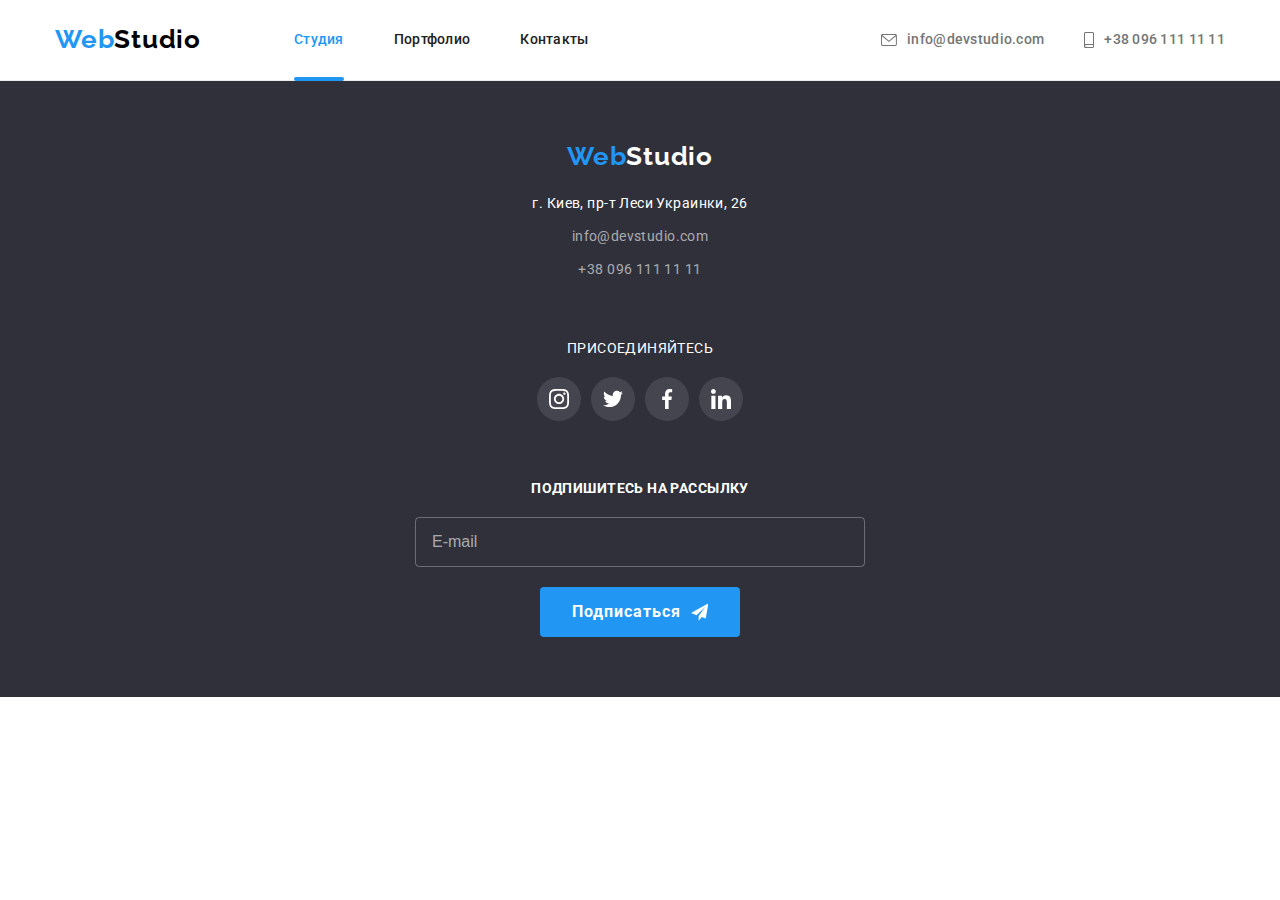
==== commit 205d7659: "Update index.html" ====
--- a/index.html
+++ b/index.html
@@ -299,7 +299,7 @@
             </div>
         </section> -->
     </main>
-    <!-- <footer class="basement">
+    <footer class="basement">
         <div class="container flex--bas">
             <div class="basement-info">
                 <a lang="en" href="" class="logo">Web<span class="logo logo--light">Studio</span></a>
@@ -344,7 +344,7 @@
                 </form>
             </div>
         </div>
-    </footer> -->
+    </footer>
     <div class="backdrop is-hidden" data-modal>
          <div class="modal">
             <button type="button" class="modal-close" data-modal-close>
--- a/css/main.min.css
+++ b/css/main.min.css
@@ -1 +1 @@
-:root{--logo-blue-color: #2196F3;--logo-black-color: #000000;--logo-white-color: #FFFFFF;--accent-color: #2196F3;--team-color: #212121;--tete-color: #757575;--white-color: #FFFFFF;--blue-color: #2196F3;--bg-hero-color: #2F303A;--bg-btn-hero-color: #188CE8;--bg-team-color: #F5F4FA;--basement-color: rgba(255, 255, 255, 0.6)}h1,h2,h3,h4,h5,p{margin:0}ul{list-style:none;margin:0;padding-left:0}button{cursor:pointer}body{margin:0;font-family:"Roboto",sans-serif;color:#e5e5e5}html{box-sizing:border-box}*,*::before,*::after{box-sizing:inherit}.list{list-style:none;margin:0;padding:0}.link{text-decoration:none}img{display:block;max-width:100%;height:auto}.visually-hidden{position:absolute;width:1px;height:1px;margin:-1px;border:0;padding:0;white-space:nowrap;clip-path:inset(100%);clip:rect(0 0 0 0);overflow:hidden}.container{width:100%;margin:0 auto;padding-left:15px;padding-right:15px}@media screen and (min-width: 480px){.container{max-width:480px}}@media screen and (min-width: 768px){.container{max-width:768px}}@media screen and (min-width: 1200px){.container{max-width:1200px}}.flex--bas{display:flex;align-items:baseline}.pege-section{padding-top:60px;padding-bottom:60px}@media screen and (min-width: 1200px){.pege-section{padding-top:94px;padding-bottom:94px}}.backdrop{position:fixed;width:100%;height:100%;top:0;background:rgba(0,0,0,.2);transition:opacity 250ms cubic-bezier(0.4, 0, 0.2, 1),visibility 250ms cubic-bezier(0.4, 0, 0.2, 1)}.backdrop.is-hidden .modal{transform:translate(-50%, -50%) scale(0)}.modal{width:450px;height:609px;background:var(--white-color);box-shadow:0px 1px 3px rgba(0,0,0,.12),0px 1px 1px rgba(0,0,0,.14),0px 2px 1px rgba(0,0,0,.2);border-radius:4px;position:absolute;top:50%;left:50%;transform:translate(-50%, -50%) scale(1);transition:transform 250ms cubic-bezier(0.4, 0, 0.2, 1);padding:40px}@media screen and (min-width: 1200px){.modal{width:528px;height:581px}}.modal-close{position:absolute;display:flex;right:8px;top:8px;width:30px;height:30px;border-radius:50%;background:rgba(0,0,0,0);align-items:center;border:1px solid rgba(0,0,0,.1);outline:rgba(0,0,0,0);cursor:pointer;transition:border-color 250ms cubic-bezier(0.4, 0, 0.2, 1)}.modal-close:hover,.modal-close:focus{border-color:var(--accent-color)}.modal-icon{transition:fill 250ms cubic-bezier(0.4, 0, 0.2, 1)}.modal-icon:hover,.modal-icon:focus{fill:var(--accent-color)}.modal-close:hover .modal-icon,.modal-close:focus .modal-icon{fill:var(--accent-color)}.is-hidden{opacity:0;visibility:hidden;pointer-events:none}.modal-title{font-weight:700;font-size:20px;line-height:1.5;letter-spacing:.03em;text-align:center;color:#212121;margin-bottom:12px}@media screen and (min-width: 1200px){.modal-title{font-weight:700;font-size:20px;line-height:1.15;letter-spacing:.03em}}.modal-input{width:370px;height:40px;border:1px solid rgba(33,33,33,.2);border-radius:4px;padding-left:41px;outline:rgba(0,0,0,0);transition:border-color 250ms cubic-bezier(0.4, 0, 0.2, 1)}.modal-input:focus{border-color:var(--accent-color)}@media screen and (min-width: 1200px){.modal-input{width:448px}}.input-icon{position:absolute;left:12px;top:50%;transform:translateY(-50%);transition:fill 250ms cubic-bezier(0.4, 0, 0.2, 1)}.modal-input:focus+.input-icon{fill:var(--accent-color)}.input-wrap{position:relative}.modal-form-user{font-size:12px;line-height:1.16;letter-spacing:.01em;color:#757575;display:block;margin-bottom:4px}.modal-field{margin-bottom:10px;display:block}.modal-field:nth-last-child(2){margin-top:20px;margin-bottom:0}.modal-field:nth-last-child(3){margin-bottom:0}.check-text{font-size:11px;line-height:1.7;letter-spacing:.03em;color:#757575;display:flex;align-items:center}.check-text span{width:16px;height:15px;border:1px solid #212121;border-radius:2px;margin-left:14px;margin-right:7px;display:flex;align-items:center;justify-content:center;transition:background-color 250ms cubic-bezier(0.4, 0, 0.2, 1)}@media screen and (min-width: 1200px){.check-text{font-size:14px;line-height:1.7;letter-spacing:.03em}}.check-icon{fill:rgba(0,0,0,0);transition:fill 250ms cubic-bezier(0.4, 0, 0.2, 1)}.modal-condition:checked+.check-text span{background-color:var(--accent-color);border:0}.modal-condition:checked+.check-text .check-icon{fill:var(--white-color)}.modal-condition:focus+.check-text span{border-color:var(--accent-color)}.modal-textarea{width:370px;height:120px;border:1px solid rgba(33,33,33,.2);border-radius:4px;padding:16px;resize:none;outline:rgba(0,0,0,0);font-size:14px;line-height:1.14;letter-spacing:.01em;color:rgba(117,117,117,.5);transition:border-color 250ms cubic-bezier(0.4, 0, 0.2, 1)}.modal-textarea:focus{border-color:var(--accent-color)}@media screen and (min-width: 1200px){.modal-textarea{width:448px}}.condition-link{color:#2196f3;transition:color 250ms cubic-bezier(0.4, 0, 0.2, 1)}.condition-link:hover,.condition-link:focus{color:var(--accent-color)}.modal-btn{display:flex;padding:10px 52px;margin:auto;margin-top:30px;transition:background 250ms cubic-bezier(0.4, 0, 0.2, 1),box-shadow 250ms cubic-bezier(0.4, 0, 0.2, 1)}.modal-btn:hover,.modal-btn:focus{background:var(--bg-btn-hero-color);box-shadow:0px 4px 4px rgba(0,0,0,.15)}.btn{width:200px;height:50px;font-family:inherit;font-weight:700;font-size:16px;line-height:1.87;letter-spacing:.06em;align-items:center;text-align:center;color:var(--white-color);background:var(--blue-color);border-radius:4px;border:0}.logo{font-family:"Raleway",sans-serif;font-weight:700;font-size:24px;line-height:1.16;letter-spacing:.03em;text-decoration:none;color:var(--logo-blue-color);transition:color 250ms cubic-bezier(0.4, 0, 0.2, 1)}@media screen and (min-width: 1200px){.logo{font-weight:700;font-size:26px;line-height:1.19;letter-spacing:.03em}}.logo:hover,.logo:focus{color:var(--accent-color)}.logo--light{color:var(--logo-white-color)}.logo--dark{color:var(--logo-black-color);padding:24px 0}.logo--margin{margin-right:88px;padding:24px 0}@media screen and (min-width: 1200px){.logo--margin{margin-right:93px}}.basis{border-bottom:1px solid #ececec}.navigation__link{font-weight:500;font-size:14px;line-height:1.14;letter-spacing:.02em;text-decoration:none;color:var(--team-color);padding-top:32px;padding-bottom:32px;display:block;transition:color 250ms cubic-bezier(0.4, 0, 0.2, 1)}.navigation__link:hover,.navigation__link:focus{color:var(--accent-color)}.navigation__list .navigation__link.current{color:var(--accent-color)}.current{color:var(--accent-color);position:relative}.current::after{position:absolute;content:"";width:100%;height:4px;border-radius:2px;background-color:var(--accent-color);display:block;bottom:-1px}.contacts__mail{font-weight:500;font-size:14px;line-height:1.14;letter-spacing:.02em;text-decoration:none;color:var(--tete-color);padding-top:32px;padding-bottom:32px;display:flex;align-items:center;transition:color 250ms cubic-bezier(0.4, 0, 0.2, 1)}@media screen and (min-width: 768px){.contacts__mail{font-weight:500;font-size:12px;line-height:1.16;letter-spacing:.02em;padding-top:21px;padding-bottom:0}}@media screen and (min-width: 1200px){.contacts__mail{font-weight:500;font-size:14px;line-height:1.14;letter-spacing:.02em;padding-top:32px;padding-bottom:32px}}.contacts__mail:hover,.contacts__mail:focus{color:var(--accent-color)}.contacts__tel{font-weight:500;font-size:14px;line-height:1.14;letter-spacing:.02em;text-decoration:none;color:var(--tete-color);padding-top:32px;padding-bottom:32px;display:flex;align-items:center;transition:color 250ms cubic-bezier(0.4, 0, 0.2, 1)}@media screen and (min-width: 768px){.contacts__tel{font-weight:500;font-size:12px;line-height:1.16;letter-spacing:.02em;padding-top:0;padding-bottom:21px}}@media screen and (min-width: 1200px){.contacts__tel{font-weight:500;font-size:14px;line-height:1.14;letter-spacing:.02em;padding-top:32px;padding-bottom:32px}}.contacts__tel:hover,.contacts__tel:focus{color:var(--accent-color)}.navigation__list{display:flex;gap:50px}.contacts__list{display:flex}@media screen and (min-width: 768px){.contacts__list{flex-direction:column;gap:10px}}@media screen and (min-width: 1200px){.contacts__list{flex-direction:row}}.contacts__item:not(:last-child){margin-right:30px}@media screen and (min-width: 768px){.contacts__item:not(:last-child){margin-right:0}}@media screen and (min-width: 1200px){.contacts__item:not(:last-child){margin-right:30px}}.navigation{display:flex;margin-right:auto}.container-flex{display:flex}.contacts__icon{fill:currentColor;display:flex;align-items:center;margin-right:10px}.hero{max-width:1600px;margin:0 auto;background:var(--bg-hero-color);text-align:center;padding:200px 0;background-image:linear-gradient(rgba(47, 48, 58, 0.4), rgba(47, 48, 58, 0.4)),url(../img/hero-bg.jpg);background-repeat:no-repeat;background-position:center;background-size:cover}.hero .container{width:360px}@media screen and (min-width: 1200px){.hero .container{width:696px}}.hero__title{font-weight:900;font-size:24px;line-height:1.75;letter-spacing:.06em;text-transform:uppercase;color:var(--white-color);margin-bottom:30px}@media screen and (min-width: 1200px){.hero__title{font-weight:900;font-size:44px;line-height:1.36;letter-spacing:.06em}}.hero__btn{display:inline-block;transition:background 250ms cubic-bezier(0.4, 0, 0.2, 1)}.hero__btn:hover,.hero__btn:focus{background:var(--bg-btn-hero-color)}.accompaniment{height:120px;background:#f5f4fa;border-radius:4px;display:flex;align-items:center;justify-content:center;margin-bottom:30px}.features__list{display:flex;flex-wrap:wrap;gap:30px}.features__subject{font-weight:700;font-size:14px;line-height:1.14;letter-spacing:.03em;text-transform:uppercase;color:var(--team-color);margin-top:0;margin-bottom:10px;text-align:center}@media screen and (min-width: 768px){.features__subject{text-align:left}}.features__text{font-size:14px;line-height:1.7;letter-spacing:.03em;color:var(--tete-color)}.features__item{width:100%}@media screen and (min-width: 768px){.features__item{flex-basis:calc((100% - 60px)/2)}}@media screen and (min-width: 1200px){.features__item{flex-basis:calc((100% - 90px)/4)}}.work{padding-bottom:94px}.work__title{font-weight:700;font-size:36px;line-height:1.17;letter-spacing:.03em;text-align:center;color:var(--team-color);margin-top:0;margin-bottom:50px}.work__item{position:relative}.work__box{position:absolute;bottom:0;right:0;width:100%;height:70px;background:rgba(47,48,58,.8);display:flex;justify-content:center;align-items:center}.work__text{font-weight:700;font-size:14px;line-height:1.14;letter-spacing:.03em;text-align:center;text-transform:uppercase;color:var(--white-color)}.work__list{display:flex;gap:30px}.team{background:var(--bg-team-color)}.team-box{box-shadow:0px 1px 3px rgba(0,0,0,.12),0px 1px 1px rgba(0,0,0,.14),0px 2px 1px rgba(0,0,0,.2)}.team-list{display:flex;flex-wrap:wrap;gap:30px}@media screen and (min-width: 1200px){.team-list{margin:-15px;gap:0}}.team-title{font-weight:700;font-size:28px;line-height:1.17;letter-spacing:.03em;text-align:center;color:var(--team-color);margin-bottom:30px}@media screen and (min-width: 1200px){.team-title{margin-bottom:50px;font-weight:700;font-size:36px;line-height:1.17;letter-spacing:.03em}}.team-subject{font-weight:500;font-size:16px;line-height:1.18;letter-spacing:.03em;text-align:center;color:var(--team-color);margin-bottom:10px}.team-text{font-size:16px;line-height:1.19;letter-spacing:.03em;text-align:center;color:var(--tete-color);margin-bottom:16px}.team-item{background:var(--white-color);width:100%}@media screen and (min-width: 768px){.team-item{flex-basis:calc(50% - 30px)}}@media screen and (min-width: 1200px){.team-item{margin:15px;flex-basis:calc(25% - 30px)}}.team-box{padding:30px 0}.soc-link{width:44px;height:44px;border-radius:50%;background:#fff;display:flex;align-items:center;justify-content:center;fill:#eee;transition:background-color 250ms cubic-bezier(0.4, 0, 0.2, 1),fill 250ms cubic-bezier(0.4, 0, 0.2, 1)}.soc-link:hover,.soc-link:focus{background-color:var(--accent-color);fill:#eee}.team-soc-list{display:flex;justify-content:center;gap:10px}.soc-icon{fill:#afb1b8}.soc-link:hover .soc-icon,.soc-link:focus .soc-icon{background-color:var(--accent-color);fill:var(--white-color)}.customers__text{font-weight:700;font-size:28px;line-height:1.17;letter-spacing:.03em;text-align:center;color:#212121;margin-bottom:30px}@media screen and (min-width: 1200px){.customers__text{font-weight:700;font-size:36px;line-height:1.16;letter-spacing:.03em;margin-bottom:50px}}.customers__link{width:210px;height:92px;border-radius:4%;border:1px solid #afb1b8;display:flex;align-items:center;justify-content:center;outline:rgba(0,0,0,0);transition:border 250ms cubic-bezier(0.4, 0, 0.2, 1)}.customers__link:hover,.customers__link:focus{border:1px solid var(--accent-color)}@media screen and (min-width: 768px){.customers__link{width:226px}}@media screen and (min-width: 1200px){.customers__link{width:170px}}.customers__list{display:flex;justify-content:center;gap:30px;flex-wrap:wrap}@media screen and (min-width: 1200px){.customers__list{flex-wrap:nowrap}}@media screen and (min-width: 1200px){.customers__item{flex-basis:calc(50% - 30px)}}.customers__icon{fill:#afb1b8;transition:fill 250ms cubic-bezier(0.4, 0, 0.2, 1)}.customers__link:hover .customers__icon,.customers__link:focus .customers__icon{fill:var(--accent-color)}.basement{background:var(--bg-hero-color);padding-top:60px;padding-bottom:60px}.basement-text{font-size:14px;line-height:1.7;letter-spacing:.03em;color:var(--white-color);margin-bottom:9px;transition:color 250ms cubic-bezier(0.4, 0, 0.2, 1)}.basement-text:hover,.basement-text:focus{color:var(--accent-color)}.basement-mail{font-size:14px;line-height:1.7;letter-spacing:.03em;text-decoration:none;color:var(--basement-color);transition:color 250ms cubic-bezier(0.4, 0, 0.2, 1)}.basement-mail:hover,.basement-mail:focus{color:var(--accent-color)}.basement-tel{font-size:14px;line-height:1.7;letter-spacing:.03em;font-size:14px;line-height:1.7;letter-spacing:.03em;text-decoration:none;color:rgba(255,255,255,.6);transition:color 250ms cubic-bezier(0.4, 0, 0.2, 1)}.basement-tel:hover,.basement-tel:focus{color:var(--accent-color)}.basement-contacts{margin-top:20px}.basement-soc-text{font-size:14px;line-height:1.14;letter-spacing:.03em;text-transform:uppercase;color:#fff;margin-bottom:20px}.basement-item:not(:last-child){margin-bottom:9px}.soc-icon-link{width:44px;height:44px;border-radius:50%;background:rgba(255,255,255,.1);display:block;display:flex;align-items:center;justify-content:center;transition:background 250ms cubic-bezier(0.4, 0, 0.2, 1)}.soc-icon-link:hover,.soc-icon-link:focus{background:#2196f3}.soc-icon-link:hover .basement-soc-icon,.soc-icon-link:focus .basement-soc-icon{background:#2196f3;fill:#fff}.basement-soc-list{display:flex;justify-content:center;gap:10px}.basement-soc-icon{fill:#fff}.basement-soc{margin-left:70px}.basement-input-wrap{margin-left:auto}.basement-wrap-flex{display:flex}.basement-wrap-text{font-weight:700;font-size:14px;line-height:1.14;letter-spacing:.03em;text-transform:uppercase;color:#fff;margin-bottom:20px}.basement-input{width:358px;height:50px;border:1px solid rgba(255,255,255,.3);border-radius:4px;background-color:rgba(0,0,0,0);color:rgba(255,255,255,.6);padding:15px 16px;outline:rgba(0,0,0,0);transition:border-color 250ms cubic-bezier(0.4, 0, 0.2, 1)}.basement-input:hover,.basement-input:focus{border-color:var(--accent-color)}.basement-input::placeholder{font-size:16px;line-height:1.25;color:rgba(255,255,255,.6);transition:color 250ms cubic-bezier(0.4, 0, 0.2, 1)}.basement-input:hover::placeholder,.basement-input:focus::placeholder{color:var(--accent-color)}.basement-btn{padding:10px 32px;margin-left:12px;display:flex;transition:background 250ms cubic-bezier(0.4, 0, 0.2, 1)}.basement-btn:hover,.basement-btn:focus{background:var(--bg-btn-hero-color)}.basement-wrap-icon{fill:var(--white-color);margin-left:10px}.portfolio-pages-lists{display:flex;flex-wrap:wrap;justify-content:flex-start;gap:8px;margin-bottom:40px}@media screen and (min-width: 768px){.portfolio-pages-lists{justify-content:center;margin-bottom:30px}}@media screen and (min-width: 1200px){.portfolio-pages-lists{margin-bottom:50px}}.portfolio-example-lists{display:flex;flex-direction:column;gap:30px}@media screen and (min-width: 768px){.portfolio-example-lists{flex-direction:row;flex-wrap:wrap;justify-content:center}}.portfolio-btn-all{font-family:inherit;font-weight:500;font-size:16px;line-height:1.6;letter-spacing:.03em;text-align:center;color:var(--team-color);background:#f5f4fa;display:inline-block;padding:6px 22px;min-width:73px;border:none;border-radius:4px;transition:color 250ms cubic-bezier(0.4, 0, 0.2, 1),background 250ms cubic-bezier(0.4, 0, 0.2, 1),box-shadow 250ms cubic-bezier(0.4, 0, 0.2, 1)}.portfolio-btn-all:hover,.portfolio-btn-all:focus{color:var(--white-color);background:var(--accent-color);box-shadow:0px 3px 1px rgba(0,0,0,.1),0px 1px 2px rgba(0,0,0,.08),0px 2px 2px rgba(0,0,0,.12)}.portfolio-btn{font-family:inherit;font-weight:500;font-size:16px;line-height:1.6;letter-spacing:.03em;text-align:center;color:var(--white-color);background:var(--blue-color);display:inline-block;padding:6px 22px;min-width:73px;border:none;border-radius:4px;transition:box-shadow 250ms cubic-bezier(0.4, 0, 0.2, 1)}.portfolio-btn:hover,.portfolio-btn:focus{box-shadow:0px 3px 1px rgba(0,0,0,.1),0px 1px 2px rgba(0,0,0,.08),0px 2px 2px rgba(0,0,0,.12)}.portfolio-example-subject{font-weight:700;font-size:18px;line-height:2;letter-spacing:.06em;text-decoration:none;color:var(--team-color);margin-bottom:4px}.portfolio-example-text{font-size:16px;line-height:1.87;letter-spacing:.03em;text-decoration:none;color:var(--tete-color)}.basement-contacts{font-style:normal}.portfolio-example-item{background:var(--white-color);transition:250ms cubic-bezier(0.4, 0, 0.2, 1)}@media screen and (min-width: 768px){.portfolio-example-item{flex-basis:calc(50% - 30px)}}@media screen and (min-width: 1200px){.portfolio-example-item{flex-basis:calc(33.3333333333% - 30px)}}.portfolio-box{padding:20px 24px;border:1px solid #eee;border-top:0;flex-grow:1}.portfolio-example-link{display:flex;flex-direction:column;transition:box-shadow 250ms cubic-bezier(0.4, 0, 0.2, 1)}@media screen and (min-width: 768px){.portfolio-example-link{height:100%}}.portfolio-example-link:hover,.portfolio-example-link:focus{box-shadow:0px 1px 1px rgba(0,0,0,.12),0px 4px 4px rgba(0,0,0,.06),1px 4px 6px rgba(0,0,0,.16)}.portfolio-top-wrap{position:relative;overflow:hidden}.portfolio-top-text{position:absolute;top:0;left:0;height:100%;font-size:18px;line-height:1.55;letter-spacing:.03em;padding:63px 24px;color:var(--white-color);background:rgba(33,150,243,.9);transform:translateY(101%);transition:250ms cubic-bezier(0.4, 0, 0.2, 1);overflow:auto}.portfolio-example-link:hover .portfolio-top-text,.portfolio-example-link:focus .portfolio-top-text{transform:translateY(0%)}/*# sourceMappingURL=main.min.css.map */+:root{--logo-blue-color: #2196F3;--logo-black-color: #000000;--logo-white-color: #FFFFFF;--accent-color: #2196F3;--team-color: #212121;--tete-color: #757575;--white-color: #FFFFFF;--blue-color: #2196F3;--bg-hero-color: #2F303A;--bg-btn-hero-color: #188CE8;--bg-team-color: #F5F4FA;--basement-color: rgba(255, 255, 255, 0.6)}h1,h2,h3,h4,h5,p{margin:0}ul{list-style:none;margin:0;padding-left:0}button{cursor:pointer}body{margin:0;font-family:"Roboto",sans-serif;color:#e5e5e5}html{box-sizing:border-box}*,*::before,*::after{box-sizing:inherit}.list{list-style:none;margin:0;padding:0}.link{text-decoration:none}img{display:block;max-width:100%;height:auto}.visually-hidden{position:absolute;width:1px;height:1px;margin:-1px;border:0;padding:0;white-space:nowrap;clip-path:inset(100%);clip:rect(0 0 0 0);overflow:hidden}.container{width:100%;margin:0 auto;padding-left:15px;padding-right:15px}@media screen and (min-width: 480px){.container{max-width:480px}}@media screen and (min-width: 768px){.container{max-width:768px}}@media screen and (min-width: 1200px){.container{max-width:1200px}}.flex--bas{flex-wrap:wrap;align-items:baseline}.pege-section{padding-top:60px;padding-bottom:60px}@media screen and (min-width: 1200px){.pege-section{padding-top:94px;padding-bottom:94px}}.backdrop{position:fixed;width:100%;height:100%;top:0;background:rgba(0,0,0,.2);transition:opacity 250ms cubic-bezier(0.4, 0, 0.2, 1),visibility 250ms cubic-bezier(0.4, 0, 0.2, 1)}.backdrop.is-hidden .modal{transform:translate(-50%, -50%) scale(0)}.modal{width:450px;height:609px;background:var(--white-color);box-shadow:0px 1px 3px rgba(0,0,0,.12),0px 1px 1px rgba(0,0,0,.14),0px 2px 1px rgba(0,0,0,.2);border-radius:4px;position:absolute;top:50%;left:50%;transform:translate(-50%, -50%) scale(1);transition:transform 250ms cubic-bezier(0.4, 0, 0.2, 1);padding:40px}@media screen and (min-width: 1200px){.modal{width:528px;height:581px}}.modal-close{position:absolute;display:flex;right:8px;top:8px;width:30px;height:30px;border-radius:50%;background:rgba(0,0,0,0);align-items:center;border:1px solid rgba(0,0,0,.1);outline:rgba(0,0,0,0);cursor:pointer;transition:border-color 250ms cubic-bezier(0.4, 0, 0.2, 1)}.modal-close:hover,.modal-close:focus{border-color:var(--accent-color)}.modal-icon{transition:fill 250ms cubic-bezier(0.4, 0, 0.2, 1)}.modal-icon:hover,.modal-icon:focus{fill:var(--accent-color)}.modal-close:hover .modal-icon,.modal-close:focus .modal-icon{fill:var(--accent-color)}.is-hidden{opacity:0;visibility:hidden;pointer-events:none}.modal-title{font-weight:700;font-size:20px;line-height:1.5;letter-spacing:.03em;text-align:center;color:#212121;margin-bottom:12px}@media screen and (min-width: 1200px){.modal-title{font-weight:700;font-size:20px;line-height:1.15;letter-spacing:.03em}}.modal-input{width:370px;height:40px;border:1px solid rgba(33,33,33,.2);border-radius:4px;padding-left:41px;outline:rgba(0,0,0,0);transition:border-color 250ms cubic-bezier(0.4, 0, 0.2, 1)}.modal-input:focus{border-color:var(--accent-color)}@media screen and (min-width: 1200px){.modal-input{width:448px}}.input-icon{position:absolute;left:12px;top:50%;transform:translateY(-50%);transition:fill 250ms cubic-bezier(0.4, 0, 0.2, 1)}.modal-input:focus+.input-icon{fill:var(--accent-color)}.input-wrap{position:relative}.modal-form-user{font-size:12px;line-height:1.16;letter-spacing:.01em;color:#757575;display:block;margin-bottom:4px}.modal-field{margin-bottom:10px;display:block}.modal-field:nth-last-child(2){margin-top:20px;margin-bottom:0}.modal-field:nth-last-child(3){margin-bottom:0}.check-text{font-size:11px;line-height:1.7;letter-spacing:.03em;color:#757575;display:flex;align-items:center}.check-text span{width:16px;height:15px;border:1px solid #212121;border-radius:2px;margin-left:14px;margin-right:7px;display:flex;align-items:center;justify-content:center;transition:background-color 250ms cubic-bezier(0.4, 0, 0.2, 1)}@media screen and (min-width: 1200px){.check-text{font-size:14px;line-height:1.7;letter-spacing:.03em}}.check-icon{fill:rgba(0,0,0,0);transition:fill 250ms cubic-bezier(0.4, 0, 0.2, 1)}.modal-condition:checked+.check-text span{background-color:var(--accent-color);border:0}.modal-condition:checked+.check-text .check-icon{fill:var(--white-color)}.modal-condition:focus+.check-text span{border-color:var(--accent-color)}.modal-textarea{width:370px;height:120px;border:1px solid rgba(33,33,33,.2);border-radius:4px;padding:16px;resize:none;outline:rgba(0,0,0,0);font-size:14px;line-height:1.14;letter-spacing:.01em;color:rgba(117,117,117,.5);transition:border-color 250ms cubic-bezier(0.4, 0, 0.2, 1)}.modal-textarea:focus{border-color:var(--accent-color)}@media screen and (min-width: 1200px){.modal-textarea{width:448px}}.condition-link{color:#2196f3;transition:color 250ms cubic-bezier(0.4, 0, 0.2, 1)}.condition-link:hover,.condition-link:focus{color:var(--accent-color)}.modal-btn{display:flex;padding:10px 52px;margin:auto;margin-top:30px;transition:background 250ms cubic-bezier(0.4, 0, 0.2, 1),box-shadow 250ms cubic-bezier(0.4, 0, 0.2, 1)}.modal-btn:hover,.modal-btn:focus{background:var(--bg-btn-hero-color);box-shadow:0px 4px 4px rgba(0,0,0,.15)}.btn{width:200px;height:50px;font-family:inherit;font-weight:700;font-size:16px;line-height:1.87;letter-spacing:.06em;align-items:center;text-align:center;color:var(--white-color);background:var(--blue-color);border-radius:4px;border:0}.logo{font-family:"Raleway",sans-serif;font-weight:700;font-size:24px;line-height:1.16;letter-spacing:.03em;text-decoration:none;color:var(--logo-blue-color);transition:color 250ms cubic-bezier(0.4, 0, 0.2, 1)}@media screen and (min-width: 1200px){.logo{font-weight:700;font-size:26px;line-height:1.19;letter-spacing:.03em}}.logo:hover,.logo:focus{color:var(--accent-color)}.logo--light{color:var(--logo-white-color)}.logo--dark{color:var(--logo-black-color);padding:24px 0}.logo--margin{margin-right:88px;padding:24px 0}@media screen and (min-width: 1200px){.logo--margin{margin-right:93px}}.basis{border-bottom:1px solid #ececec}.navigation__link{font-weight:500;font-size:14px;line-height:1.14;letter-spacing:.02em;text-decoration:none;color:var(--team-color);padding-top:32px;padding-bottom:32px;display:block;transition:color 250ms cubic-bezier(0.4, 0, 0.2, 1)}.navigation__link:hover,.navigation__link:focus{color:var(--accent-color)}.navigation__list .navigation__link.current{color:var(--accent-color)}.current{color:var(--accent-color);position:relative}.current::after{position:absolute;content:"";width:100%;height:4px;border-radius:2px;background-color:var(--accent-color);display:block;bottom:-1px}.contacts__mail{font-weight:500;font-size:14px;line-height:1.14;letter-spacing:.02em;text-decoration:none;color:var(--tete-color);padding-top:32px;padding-bottom:32px;display:flex;align-items:center;transition:color 250ms cubic-bezier(0.4, 0, 0.2, 1)}@media screen and (min-width: 768px){.contacts__mail{font-weight:500;font-size:12px;line-height:1.16;letter-spacing:.02em;padding-top:21px;padding-bottom:0}}@media screen and (min-width: 1200px){.contacts__mail{font-weight:500;font-size:14px;line-height:1.14;letter-spacing:.02em;padding-top:32px;padding-bottom:32px}}.contacts__mail:hover,.contacts__mail:focus{color:var(--accent-color)}.contacts__tel{font-weight:500;font-size:14px;line-height:1.14;letter-spacing:.02em;text-decoration:none;color:var(--tete-color);padding-top:32px;padding-bottom:32px;display:flex;align-items:center;transition:color 250ms cubic-bezier(0.4, 0, 0.2, 1)}@media screen and (min-width: 768px){.contacts__tel{font-weight:500;font-size:12px;line-height:1.16;letter-spacing:.02em;padding-top:0;padding-bottom:21px}}@media screen and (min-width: 1200px){.contacts__tel{font-weight:500;font-size:14px;line-height:1.14;letter-spacing:.02em;padding-top:32px;padding-bottom:32px}}.contacts__tel:hover,.contacts__tel:focus{color:var(--accent-color)}.navigation__list{display:flex;gap:50px}.contacts__list{display:flex}@media screen and (min-width: 768px){.contacts__list{flex-direction:column;gap:10px}}@media screen and (min-width: 1200px){.contacts__list{flex-direction:row}}.contacts__item:not(:last-child){margin-right:30px}@media screen and (min-width: 768px){.contacts__item:not(:last-child){margin-right:0}}@media screen and (min-width: 1200px){.contacts__item:not(:last-child){margin-right:30px}}.navigation{display:flex;margin-right:auto}.container-flex{display:flex}.contacts__icon{fill:currentColor;display:flex;align-items:center;margin-right:10px}.hero{max-width:1600px;margin:0 auto;background:var(--bg-hero-color);text-align:center;padding:200px 0;background-image:linear-gradient(rgba(47, 48, 58, 0.4), rgba(47, 48, 58, 0.4)),url(../img/hero-bg.jpg);background-repeat:no-repeat;background-position:center;background-size:cover}.hero .container{width:360px}@media screen and (min-width: 1200px){.hero .container{width:696px}}.hero__title{font-weight:900;font-size:24px;line-height:1.75;letter-spacing:.06em;text-transform:uppercase;color:var(--white-color);margin-bottom:30px}@media screen and (min-width: 1200px){.hero__title{font-weight:900;font-size:44px;line-height:1.36;letter-spacing:.06em}}.hero__btn{display:inline-block;transition:background 250ms cubic-bezier(0.4, 0, 0.2, 1)}.hero__btn:hover,.hero__btn:focus{background:var(--bg-btn-hero-color)}.accompaniment{height:120px;background:#f5f4fa;border-radius:4px;display:flex;align-items:center;justify-content:center;margin-bottom:30px}.features__list{display:flex;flex-wrap:wrap;gap:30px}.features__subject{font-weight:700;font-size:14px;line-height:1.14;letter-spacing:.03em;text-transform:uppercase;color:var(--team-color);margin-top:0;margin-bottom:10px;text-align:center}@media screen and (min-width: 768px){.features__subject{text-align:left}}.features__text{font-size:14px;line-height:1.7;letter-spacing:.03em;color:var(--tete-color)}.features__item{width:100%}@media screen and (min-width: 768px){.features__item{flex-basis:calc((100% - 60px)/2)}}@media screen and (min-width: 1200px){.features__item{flex-basis:calc((100% - 90px)/4)}}.work{padding-bottom:94px}.work__title{font-weight:700;font-size:36px;line-height:1.17;letter-spacing:.03em;text-align:center;color:var(--team-color);margin-top:0;margin-bottom:50px}.work__item{position:relative}.work__box{position:absolute;bottom:0;right:0;width:100%;height:70px;background:rgba(47,48,58,.8);display:flex;justify-content:center;align-items:center}.work__text{font-weight:700;font-size:14px;line-height:1.14;letter-spacing:.03em;text-align:center;text-transform:uppercase;color:var(--white-color)}.work__list{display:flex;gap:30px}.team{background:var(--bg-team-color)}.team-box{box-shadow:0px 1px 3px rgba(0,0,0,.12),0px 1px 1px rgba(0,0,0,.14),0px 2px 1px rgba(0,0,0,.2)}.team-list{display:flex;flex-wrap:wrap;gap:30px}@media screen and (min-width: 1200px){.team-list{margin:-15px;gap:0}}.team-title{font-weight:700;font-size:28px;line-height:1.17;letter-spacing:.03em;text-align:center;color:var(--team-color);margin-bottom:30px}@media screen and (min-width: 1200px){.team-title{margin-bottom:50px;font-weight:700;font-size:36px;line-height:1.17;letter-spacing:.03em}}.team-subject{font-weight:500;font-size:16px;line-height:1.18;letter-spacing:.03em;text-align:center;color:var(--team-color);margin-bottom:10px}.team-text{font-size:16px;line-height:1.19;letter-spacing:.03em;text-align:center;color:var(--tete-color);margin-bottom:16px}.team-item{background:var(--white-color);width:100%}@media screen and (min-width: 768px){.team-item{flex-basis:calc(50% - 30px)}}@media screen and (min-width: 1200px){.team-item{margin:15px;flex-basis:calc(25% - 30px)}}.team-box{padding:30px 0}.soc-link{width:44px;height:44px;border-radius:50%;background:#fff;display:flex;align-items:center;justify-content:center;fill:#eee;transition:background-color 250ms cubic-bezier(0.4, 0, 0.2, 1),fill 250ms cubic-bezier(0.4, 0, 0.2, 1)}.soc-link:hover,.soc-link:focus{background-color:var(--accent-color);fill:#eee}.team-soc-list{display:flex;justify-content:center;gap:10px}.soc-icon{fill:#afb1b8}.soc-link:hover .soc-icon,.soc-link:focus .soc-icon{background-color:var(--accent-color);fill:var(--white-color)}.customers__text{font-weight:700;font-size:28px;line-height:1.17;letter-spacing:.03em;text-align:center;color:#212121;margin-bottom:30px}@media screen and (min-width: 1200px){.customers__text{font-weight:700;font-size:36px;line-height:1.16;letter-spacing:.03em;margin-bottom:50px}}.customers__link{width:210px;height:92px;border-radius:4%;border:1px solid #afb1b8;display:flex;align-items:center;justify-content:center;outline:rgba(0,0,0,0);transition:border 250ms cubic-bezier(0.4, 0, 0.2, 1)}.customers__link:hover,.customers__link:focus{border:1px solid var(--accent-color)}@media screen and (min-width: 768px){.customers__link{width:226px}}@media screen and (min-width: 1200px){.customers__link{width:170px}}.customers__list{display:flex;justify-content:center;gap:30px;flex-wrap:wrap}@media screen and (min-width: 1200px){.customers__list{flex-wrap:nowrap}}@media screen and (min-width: 1200px){.customers__item{flex-basis:calc(50% - 30px)}}.customers__icon{fill:#afb1b8;transition:fill 250ms cubic-bezier(0.4, 0, 0.2, 1)}.customers__link:hover .customers__icon,.customers__link:focus .customers__icon{fill:var(--accent-color)}.basement{background:var(--bg-hero-color);padding-top:60px;padding-bottom:60px;text-align:center}.basement-text{font-size:14px;line-height:1.7;letter-spacing:.03em;color:var(--white-color);margin-bottom:9px;transition:color 250ms cubic-bezier(0.4, 0, 0.2, 1)}.basement-text:hover,.basement-text:focus{color:var(--accent-color)}.basement-mail{font-size:14px;line-height:1.7;letter-spacing:.03em;text-decoration:none;color:var(--basement-color);transition:color 250ms cubic-bezier(0.4, 0, 0.2, 1)}.basement-mail:hover,.basement-mail:focus{color:var(--accent-color)}.basement-tel{font-size:14px;line-height:1.7;letter-spacing:.03em;font-size:14px;line-height:1.7;letter-spacing:.03em;text-decoration:none;color:rgba(255,255,255,.6);transition:color 250ms cubic-bezier(0.4, 0, 0.2, 1)}.basement-tel:hover,.basement-tel:focus{color:var(--accent-color)}.basement-contacts{margin-top:20px}.basement-soc-text{font-size:14px;line-height:1.14;letter-spacing:.03em;text-transform:uppercase;color:#fff;margin-top:60px;text-align:center}.basement-item:not(:last-child){margin-bottom:9px}.soc-icon-link{width:44px;height:44px;border-radius:50%;background:rgba(255,255,255,.1);display:block;display:flex;align-items:center;justify-content:center;transition:background 250ms cubic-bezier(0.4, 0, 0.2, 1)}.soc-icon-link:hover,.soc-icon-link:focus{background:#2196f3}.soc-icon-link:hover .basement-soc-icon,.soc-icon-link:focus .basement-soc-icon{background:#2196f3;fill:#fff}.basement-soc-list{display:flex;justify-content:center;gap:10px;margin-top:20px}.basement-soc-icon{fill:#fff}.basement-soc{margin-left:0px}.basement-input-wrap{margin-left:auto}.basement-wrap-flex{flex-wrap:wrap}.basement-wrap-text{font-weight:700;font-size:14px;line-height:1.14;letter-spacing:.03em;text-transform:uppercase;color:#fff;margin-top:60px}.basement-input{width:calc(100% - 30px);height:50px;border:1px solid rgba(255,255,255,.3);border-radius:4px;background-color:rgba(0,0,0,0);color:rgba(255,255,255,.6);padding:15px 16px;outline:rgba(0,0,0,0);margin-top:20px;transition:border-color 250ms cubic-bezier(0.4, 0, 0.2, 1)}@media screen and (min-width: 480px){.basement-input{width:450px}}.basement-input:hover,.basement-input:focus{border-color:var(--accent-color)}.basement-input::placeholder{font-size:16px;line-height:1.25;color:rgba(255,255,255,.6);transition:color 250ms cubic-bezier(0.4, 0, 0.2, 1)}.basement-input:hover::placeholder,.basement-input:focus::placeholder{color:var(--accent-color)}.basement-btn{padding:10px 32px;margin-left:auto;margin-right:auto;margin-top:20px;display:flex;transition:background 250ms cubic-bezier(0.4, 0, 0.2, 1)}.basement-btn:hover,.basement-btn:focus{background:var(--bg-btn-hero-color)}.basement-wrap-icon{fill:var(--white-color);margin-left:10px}.portfolio-pages-lists{display:flex;flex-wrap:wrap;justify-content:flex-start;gap:8px;margin-bottom:40px}@media screen and (min-width: 768px){.portfolio-pages-lists{justify-content:center;margin-bottom:30px}}@media screen and (min-width: 1200px){.portfolio-pages-lists{margin-bottom:50px}}.portfolio-example-lists{display:flex;flex-direction:column;gap:30px}@media screen and (min-width: 768px){.portfolio-example-lists{flex-direction:row;flex-wrap:wrap;justify-content:center}}.portfolio-btn-all{font-family:inherit;font-weight:500;font-size:16px;line-height:1.6;letter-spacing:.03em;text-align:center;color:var(--team-color);background:#f5f4fa;display:inline-block;padding:6px 22px;min-width:73px;border:none;border-radius:4px;transition:color 250ms cubic-bezier(0.4, 0, 0.2, 1),background 250ms cubic-bezier(0.4, 0, 0.2, 1),box-shadow 250ms cubic-bezier(0.4, 0, 0.2, 1)}.portfolio-btn-all:hover,.portfolio-btn-all:focus{color:var(--white-color);background:var(--accent-color);box-shadow:0px 3px 1px rgba(0,0,0,.1),0px 1px 2px rgba(0,0,0,.08),0px 2px 2px rgba(0,0,0,.12)}.portfolio-btn{font-family:inherit;font-weight:500;font-size:16px;line-height:1.6;letter-spacing:.03em;text-align:center;color:var(--white-color);background:var(--blue-color);display:inline-block;padding:6px 22px;min-width:73px;border:none;border-radius:4px;transition:box-shadow 250ms cubic-bezier(0.4, 0, 0.2, 1)}.portfolio-btn:hover,.portfolio-btn:focus{box-shadow:0px 3px 1px rgba(0,0,0,.1),0px 1px 2px rgba(0,0,0,.08),0px 2px 2px rgba(0,0,0,.12)}.portfolio-example-subject{font-weight:700;font-size:18px;line-height:2;letter-spacing:.06em;text-decoration:none;color:var(--team-color);margin-bottom:4px}.portfolio-example-text{font-size:16px;line-height:1.87;letter-spacing:.03em;text-decoration:none;color:var(--tete-color)}.basement-contacts{font-style:normal}.portfolio-example-item{background:var(--white-color);transition:250ms cubic-bezier(0.4, 0, 0.2, 1)}@media screen and (min-width: 768px){.portfolio-example-item{flex-basis:calc(50% - 30px)}}@media screen and (min-width: 1200px){.portfolio-example-item{flex-basis:calc(33.3333333333% - 30px)}}.portfolio-box{padding:20px 24px;border:1px solid #eee;border-top:0;flex-grow:1}.portfolio-example-link{display:flex;flex-direction:column;transition:box-shadow 250ms cubic-bezier(0.4, 0, 0.2, 1)}@media screen and (min-width: 768px){.portfolio-example-link{height:100%}}.portfolio-example-link:hover,.portfolio-example-link:focus{box-shadow:0px 1px 1px rgba(0,0,0,.12),0px 4px 4px rgba(0,0,0,.06),1px 4px 6px rgba(0,0,0,.16)}.portfolio-top-wrap{position:relative;overflow:hidden}.portfolio-top-text{position:absolute;top:0;left:0;height:100%;font-size:18px;line-height:1.55;letter-spacing:.03em;padding:63px 24px;color:var(--white-color);background:rgba(33,150,243,.9);transform:translateY(101%);transition:250ms cubic-bezier(0.4, 0, 0.2, 1);overflow:auto}.portfolio-example-link:hover .portfolio-top-text,.portfolio-example-link:focus .portfolio-top-text{transform:translateY(0%)}/*# sourceMappingURL=main.min.css.map */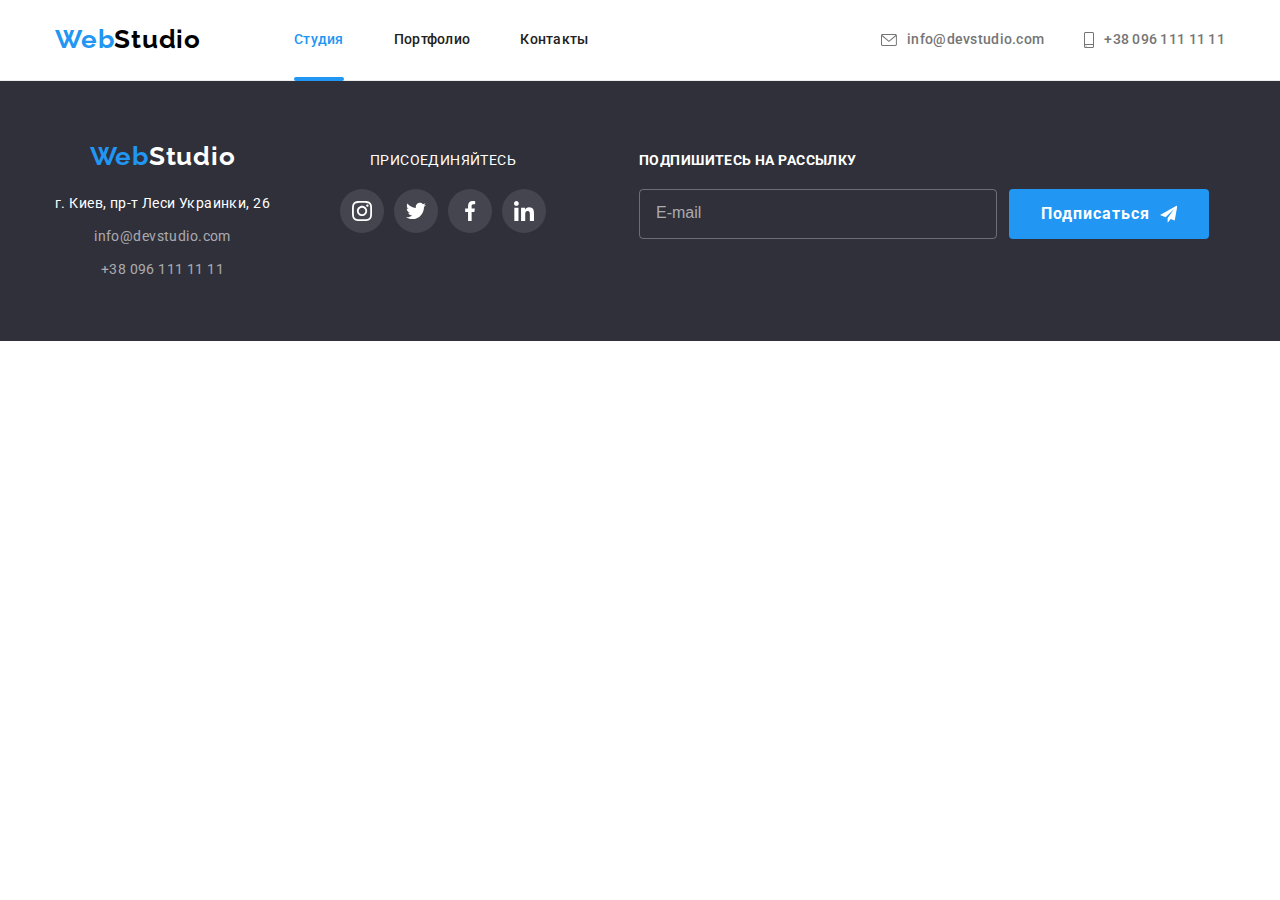
==== commit e18b6854: "Update index.html" ====
--- a/index.html
+++ b/index.html
@@ -25,16 +25,23 @@
                     <li class="navigation__item"><a href="" class="navigation__link">Контакты</a></li>
                 </ul>
             </nav>
-                <ul class="contacts__list list">
-                    <li class="contacts__item"><a href="mailto:info@devstudio.com" class="contacts__mail"><svg class="contacts__icon"
-                                width="16" height="12">
-                                <use href="./img/icons.svg/symbol-defs.svg#icon-envelope"></use>
-                            </svg>info@devstudio.com</a></li>
-                    <li class="contacts__item"><a href="tel:+380961111111" class="contacts__tel"><svg class="contacts__icon" width="10"
-                                height="16">
-                                <use href="./img/icons.svg/symbol-defs.svg#icon-smartphone"></use>
-                            </svg>+38 096 111 11 11</a></li>
-                </ul>
+            <ul class="contacts__list list">
+                <li class="contacts__item"><a href="mailto:info@devstudio.com" class="contacts__mail"><svg class="contacts__icon"
+                    width="16" height="12">
+                    <use href="./img/icons.svg/symbol-defs.svg#icon-envelope"></use>
+                    </svg>info@devstudio.com</a>
+                </li>
+                <li class="contacts__item"><a href="tel:+380961111111" class="contacts__tel"><svg class="contacts__icon" width="10"
+                    height="16">
+                    <use href="./img/icons.svg/symbol-defs.svg#icon-smartphone"></use>
+                    </svg>+38 096 111 11 11</a>
+                </li>
+            </ul>
+            <button class="mob-button" type="button">
+                <svg class="mob-menu" width="24" height="24">
+                    <use href="./img/icons.svg/symbol-defs.svg#icon-menu_24px"></use>
+                </svg>
+            </button>
             
         </div>
     </header>
--- a/css/main.min.css
+++ b/css/main.min.css
@@ -1 +1 @@
-:root{--logo-blue-color: #2196F3;--logo-black-color: #000000;--logo-white-color: #FFFFFF;--accent-color: #2196F3;--team-color: #212121;--tete-color: #757575;--white-color: #FFFFFF;--blue-color: #2196F3;--bg-hero-color: #2F303A;--bg-btn-hero-color: #188CE8;--bg-team-color: #F5F4FA;--basement-color: rgba(255, 255, 255, 0.6)}h1,h2,h3,h4,h5,p{margin:0}ul{list-style:none;margin:0;padding-left:0}button{cursor:pointer}body{margin:0;font-family:"Roboto",sans-serif;color:#e5e5e5}html{box-sizing:border-box}*,*::before,*::after{box-sizing:inherit}.list{list-style:none;margin:0;padding:0}.link{text-decoration:none}img{display:block;max-width:100%;height:auto}.visually-hidden{position:absolute;width:1px;height:1px;margin:-1px;border:0;padding:0;white-space:nowrap;clip-path:inset(100%);clip:rect(0 0 0 0);overflow:hidden}.container{width:100%;margin:0 auto;padding-left:15px;padding-right:15px}@media screen and (min-width: 480px){.container{max-width:480px}}@media screen and (min-width: 768px){.container{max-width:768px}}@media screen and (min-width: 1200px){.container{max-width:1200px}}.flex--bas{flex-wrap:wrap;align-items:baseline}.pege-section{padding-top:60px;padding-bottom:60px}@media screen and (min-width: 1200px){.pege-section{padding-top:94px;padding-bottom:94px}}.backdrop{position:fixed;width:100%;height:100%;top:0;background:rgba(0,0,0,.2);transition:opacity 250ms cubic-bezier(0.4, 0, 0.2, 1),visibility 250ms cubic-bezier(0.4, 0, 0.2, 1)}.backdrop.is-hidden .modal{transform:translate(-50%, -50%) scale(0)}.modal{width:450px;height:609px;background:var(--white-color);box-shadow:0px 1px 3px rgba(0,0,0,.12),0px 1px 1px rgba(0,0,0,.14),0px 2px 1px rgba(0,0,0,.2);border-radius:4px;position:absolute;top:50%;left:50%;transform:translate(-50%, -50%) scale(1);transition:transform 250ms cubic-bezier(0.4, 0, 0.2, 1);padding:40px}@media screen and (min-width: 1200px){.modal{width:528px;height:581px}}.modal-close{position:absolute;display:flex;right:8px;top:8px;width:30px;height:30px;border-radius:50%;background:rgba(0,0,0,0);align-items:center;border:1px solid rgba(0,0,0,.1);outline:rgba(0,0,0,0);cursor:pointer;transition:border-color 250ms cubic-bezier(0.4, 0, 0.2, 1)}.modal-close:hover,.modal-close:focus{border-color:var(--accent-color)}.modal-icon{transition:fill 250ms cubic-bezier(0.4, 0, 0.2, 1)}.modal-icon:hover,.modal-icon:focus{fill:var(--accent-color)}.modal-close:hover .modal-icon,.modal-close:focus .modal-icon{fill:var(--accent-color)}.is-hidden{opacity:0;visibility:hidden;pointer-events:none}.modal-title{font-weight:700;font-size:20px;line-height:1.5;letter-spacing:.03em;text-align:center;color:#212121;margin-bottom:12px}@media screen and (min-width: 1200px){.modal-title{font-weight:700;font-size:20px;line-height:1.15;letter-spacing:.03em}}.modal-input{width:370px;height:40px;border:1px solid rgba(33,33,33,.2);border-radius:4px;padding-left:41px;outline:rgba(0,0,0,0);transition:border-color 250ms cubic-bezier(0.4, 0, 0.2, 1)}.modal-input:focus{border-color:var(--accent-color)}@media screen and (min-width: 1200px){.modal-input{width:448px}}.input-icon{position:absolute;left:12px;top:50%;transform:translateY(-50%);transition:fill 250ms cubic-bezier(0.4, 0, 0.2, 1)}.modal-input:focus+.input-icon{fill:var(--accent-color)}.input-wrap{position:relative}.modal-form-user{font-size:12px;line-height:1.16;letter-spacing:.01em;color:#757575;display:block;margin-bottom:4px}.modal-field{margin-bottom:10px;display:block}.modal-field:nth-last-child(2){margin-top:20px;margin-bottom:0}.modal-field:nth-last-child(3){margin-bottom:0}.check-text{font-size:11px;line-height:1.7;letter-spacing:.03em;color:#757575;display:flex;align-items:center}.check-text span{width:16px;height:15px;border:1px solid #212121;border-radius:2px;margin-left:14px;margin-right:7px;display:flex;align-items:center;justify-content:center;transition:background-color 250ms cubic-bezier(0.4, 0, 0.2, 1)}@media screen and (min-width: 1200px){.check-text{font-size:14px;line-height:1.7;letter-spacing:.03em}}.check-icon{fill:rgba(0,0,0,0);transition:fill 250ms cubic-bezier(0.4, 0, 0.2, 1)}.modal-condition:checked+.check-text span{background-color:var(--accent-color);border:0}.modal-condition:checked+.check-text .check-icon{fill:var(--white-color)}.modal-condition:focus+.check-text span{border-color:var(--accent-color)}.modal-textarea{width:370px;height:120px;border:1px solid rgba(33,33,33,.2);border-radius:4px;padding:16px;resize:none;outline:rgba(0,0,0,0);font-size:14px;line-height:1.14;letter-spacing:.01em;color:rgba(117,117,117,.5);transition:border-color 250ms cubic-bezier(0.4, 0, 0.2, 1)}.modal-textarea:focus{border-color:var(--accent-color)}@media screen and (min-width: 1200px){.modal-textarea{width:448px}}.condition-link{color:#2196f3;transition:color 250ms cubic-bezier(0.4, 0, 0.2, 1)}.condition-link:hover,.condition-link:focus{color:var(--accent-color)}.modal-btn{display:flex;padding:10px 52px;margin:auto;margin-top:30px;transition:background 250ms cubic-bezier(0.4, 0, 0.2, 1),box-shadow 250ms cubic-bezier(0.4, 0, 0.2, 1)}.modal-btn:hover,.modal-btn:focus{background:var(--bg-btn-hero-color);box-shadow:0px 4px 4px rgba(0,0,0,.15)}.btn{width:200px;height:50px;font-family:inherit;font-weight:700;font-size:16px;line-height:1.87;letter-spacing:.06em;align-items:center;text-align:center;color:var(--white-color);background:var(--blue-color);border-radius:4px;border:0}.logo{font-family:"Raleway",sans-serif;font-weight:700;font-size:24px;line-height:1.16;letter-spacing:.03em;text-decoration:none;color:var(--logo-blue-color);transition:color 250ms cubic-bezier(0.4, 0, 0.2, 1)}@media screen and (min-width: 1200px){.logo{font-weight:700;font-size:26px;line-height:1.19;letter-spacing:.03em}}.logo:hover,.logo:focus{color:var(--accent-color)}.logo--light{color:var(--logo-white-color)}.logo--dark{color:var(--logo-black-color);padding:24px 0}.logo--margin{margin-right:88px;padding:24px 0}@media screen and (min-width: 1200px){.logo--margin{margin-right:93px}}.basis{border-bottom:1px solid #ececec}.navigation__link{font-weight:500;font-size:14px;line-height:1.14;letter-spacing:.02em;text-decoration:none;color:var(--team-color);padding-top:32px;padding-bottom:32px;display:block;transition:color 250ms cubic-bezier(0.4, 0, 0.2, 1)}.navigation__link:hover,.navigation__link:focus{color:var(--accent-color)}.navigation__list .navigation__link.current{color:var(--accent-color)}.current{color:var(--accent-color);position:relative}.current::after{position:absolute;content:"";width:100%;height:4px;border-radius:2px;background-color:var(--accent-color);display:block;bottom:-1px}.contacts__mail{font-weight:500;font-size:14px;line-height:1.14;letter-spacing:.02em;text-decoration:none;color:var(--tete-color);padding-top:32px;padding-bottom:32px;display:flex;align-items:center;transition:color 250ms cubic-bezier(0.4, 0, 0.2, 1)}@media screen and (min-width: 768px){.contacts__mail{font-weight:500;font-size:12px;line-height:1.16;letter-spacing:.02em;padding-top:21px;padding-bottom:0}}@media screen and (min-width: 1200px){.contacts__mail{font-weight:500;font-size:14px;line-height:1.14;letter-spacing:.02em;padding-top:32px;padding-bottom:32px}}.contacts__mail:hover,.contacts__mail:focus{color:var(--accent-color)}.contacts__tel{font-weight:500;font-size:14px;line-height:1.14;letter-spacing:.02em;text-decoration:none;color:var(--tete-color);padding-top:32px;padding-bottom:32px;display:flex;align-items:center;transition:color 250ms cubic-bezier(0.4, 0, 0.2, 1)}@media screen and (min-width: 768px){.contacts__tel{font-weight:500;font-size:12px;line-height:1.16;letter-spacing:.02em;padding-top:0;padding-bottom:21px}}@media screen and (min-width: 1200px){.contacts__tel{font-weight:500;font-size:14px;line-height:1.14;letter-spacing:.02em;padding-top:32px;padding-bottom:32px}}.contacts__tel:hover,.contacts__tel:focus{color:var(--accent-color)}.navigation__list{display:flex;gap:50px}.contacts__list{display:flex}@media screen and (min-width: 768px){.contacts__list{flex-direction:column;gap:10px}}@media screen and (min-width: 1200px){.contacts__list{flex-direction:row}}.contacts__item:not(:last-child){margin-right:30px}@media screen and (min-width: 768px){.contacts__item:not(:last-child){margin-right:0}}@media screen and (min-width: 1200px){.contacts__item:not(:last-child){margin-right:30px}}.navigation{display:flex;margin-right:auto}.container-flex{display:flex}.contacts__icon{fill:currentColor;display:flex;align-items:center;margin-right:10px}.hero{max-width:1600px;margin:0 auto;background:var(--bg-hero-color);text-align:center;padding:200px 0;background-image:linear-gradient(rgba(47, 48, 58, 0.4), rgba(47, 48, 58, 0.4)),url(../img/hero-bg.jpg);background-repeat:no-repeat;background-position:center;background-size:cover}.hero .container{width:360px}@media screen and (min-width: 1200px){.hero .container{width:696px}}.hero__title{font-weight:900;font-size:24px;line-height:1.75;letter-spacing:.06em;text-transform:uppercase;color:var(--white-color);margin-bottom:30px}@media screen and (min-width: 1200px){.hero__title{font-weight:900;font-size:44px;line-height:1.36;letter-spacing:.06em}}.hero__btn{display:inline-block;transition:background 250ms cubic-bezier(0.4, 0, 0.2, 1)}.hero__btn:hover,.hero__btn:focus{background:var(--bg-btn-hero-color)}.accompaniment{height:120px;background:#f5f4fa;border-radius:4px;display:flex;align-items:center;justify-content:center;margin-bottom:30px}.features__list{display:flex;flex-wrap:wrap;gap:30px}.features__subject{font-weight:700;font-size:14px;line-height:1.14;letter-spacing:.03em;text-transform:uppercase;color:var(--team-color);margin-top:0;margin-bottom:10px;text-align:center}@media screen and (min-width: 768px){.features__subject{text-align:left}}.features__text{font-size:14px;line-height:1.7;letter-spacing:.03em;color:var(--tete-color)}.features__item{width:100%}@media screen and (min-width: 768px){.features__item{flex-basis:calc((100% - 60px)/2)}}@media screen and (min-width: 1200px){.features__item{flex-basis:calc((100% - 90px)/4)}}.work{padding-bottom:94px}.work__title{font-weight:700;font-size:36px;line-height:1.17;letter-spacing:.03em;text-align:center;color:var(--team-color);margin-top:0;margin-bottom:50px}.work__item{position:relative}.work__box{position:absolute;bottom:0;right:0;width:100%;height:70px;background:rgba(47,48,58,.8);display:flex;justify-content:center;align-items:center}.work__text{font-weight:700;font-size:14px;line-height:1.14;letter-spacing:.03em;text-align:center;text-transform:uppercase;color:var(--white-color)}.work__list{display:flex;gap:30px}.team{background:var(--bg-team-color)}.team-box{box-shadow:0px 1px 3px rgba(0,0,0,.12),0px 1px 1px rgba(0,0,0,.14),0px 2px 1px rgba(0,0,0,.2)}.team-list{display:flex;flex-wrap:wrap;gap:30px}@media screen and (min-width: 1200px){.team-list{margin:-15px;gap:0}}.team-title{font-weight:700;font-size:28px;line-height:1.17;letter-spacing:.03em;text-align:center;color:var(--team-color);margin-bottom:30px}@media screen and (min-width: 1200px){.team-title{margin-bottom:50px;font-weight:700;font-size:36px;line-height:1.17;letter-spacing:.03em}}.team-subject{font-weight:500;font-size:16px;line-height:1.18;letter-spacing:.03em;text-align:center;color:var(--team-color);margin-bottom:10px}.team-text{font-size:16px;line-height:1.19;letter-spacing:.03em;text-align:center;color:var(--tete-color);margin-bottom:16px}.team-item{background:var(--white-color);width:100%}@media screen and (min-width: 768px){.team-item{flex-basis:calc(50% - 30px)}}@media screen and (min-width: 1200px){.team-item{margin:15px;flex-basis:calc(25% - 30px)}}.team-box{padding:30px 0}.soc-link{width:44px;height:44px;border-radius:50%;background:#fff;display:flex;align-items:center;justify-content:center;fill:#eee;transition:background-color 250ms cubic-bezier(0.4, 0, 0.2, 1),fill 250ms cubic-bezier(0.4, 0, 0.2, 1)}.soc-link:hover,.soc-link:focus{background-color:var(--accent-color);fill:#eee}.team-soc-list{display:flex;justify-content:center;gap:10px}.soc-icon{fill:#afb1b8}.soc-link:hover .soc-icon,.soc-link:focus .soc-icon{background-color:var(--accent-color);fill:var(--white-color)}.customers__text{font-weight:700;font-size:28px;line-height:1.17;letter-spacing:.03em;text-align:center;color:#212121;margin-bottom:30px}@media screen and (min-width: 1200px){.customers__text{font-weight:700;font-size:36px;line-height:1.16;letter-spacing:.03em;margin-bottom:50px}}.customers__link{width:210px;height:92px;border-radius:4%;border:1px solid #afb1b8;display:flex;align-items:center;justify-content:center;outline:rgba(0,0,0,0);transition:border 250ms cubic-bezier(0.4, 0, 0.2, 1)}.customers__link:hover,.customers__link:focus{border:1px solid var(--accent-color)}@media screen and (min-width: 768px){.customers__link{width:226px}}@media screen and (min-width: 1200px){.customers__link{width:170px}}.customers__list{display:flex;justify-content:center;gap:30px;flex-wrap:wrap}@media screen and (min-width: 1200px){.customers__list{flex-wrap:nowrap}}@media screen and (min-width: 1200px){.customers__item{flex-basis:calc(50% - 30px)}}.customers__icon{fill:#afb1b8;transition:fill 250ms cubic-bezier(0.4, 0, 0.2, 1)}.customers__link:hover .customers__icon,.customers__link:focus .customers__icon{fill:var(--accent-color)}.basement{background:var(--bg-hero-color);padding-top:60px;padding-bottom:60px;text-align:center}.basement-text{font-size:14px;line-height:1.7;letter-spacing:.03em;color:var(--white-color);margin-bottom:9px;transition:color 250ms cubic-bezier(0.4, 0, 0.2, 1)}.basement-text:hover,.basement-text:focus{color:var(--accent-color)}.basement-mail{font-size:14px;line-height:1.7;letter-spacing:.03em;text-decoration:none;color:var(--basement-color);transition:color 250ms cubic-bezier(0.4, 0, 0.2, 1)}.basement-mail:hover,.basement-mail:focus{color:var(--accent-color)}.basement-tel{font-size:14px;line-height:1.7;letter-spacing:.03em;font-size:14px;line-height:1.7;letter-spacing:.03em;text-decoration:none;color:rgba(255,255,255,.6);transition:color 250ms cubic-bezier(0.4, 0, 0.2, 1)}.basement-tel:hover,.basement-tel:focus{color:var(--accent-color)}.basement-contacts{margin-top:20px}.basement-soc-text{font-size:14px;line-height:1.14;letter-spacing:.03em;text-transform:uppercase;color:#fff;margin-top:60px;text-align:center}.basement-item:not(:last-child){margin-bottom:9px}.soc-icon-link{width:44px;height:44px;border-radius:50%;background:rgba(255,255,255,.1);display:block;display:flex;align-items:center;justify-content:center;transition:background 250ms cubic-bezier(0.4, 0, 0.2, 1)}.soc-icon-link:hover,.soc-icon-link:focus{background:#2196f3}.soc-icon-link:hover .basement-soc-icon,.soc-icon-link:focus .basement-soc-icon{background:#2196f3;fill:#fff}.basement-soc-list{display:flex;justify-content:center;gap:10px;margin-top:20px}.basement-soc-icon{fill:#fff}.basement-soc{margin-left:0px}.basement-input-wrap{margin-left:auto}.basement-wrap-flex{flex-wrap:wrap}.basement-wrap-text{font-weight:700;font-size:14px;line-height:1.14;letter-spacing:.03em;text-transform:uppercase;color:#fff;margin-top:60px}.basement-input{width:calc(100% - 30px);height:50px;border:1px solid rgba(255,255,255,.3);border-radius:4px;background-color:rgba(0,0,0,0);color:rgba(255,255,255,.6);padding:15px 16px;outline:rgba(0,0,0,0);margin-top:20px;transition:border-color 250ms cubic-bezier(0.4, 0, 0.2, 1)}@media screen and (min-width: 480px){.basement-input{width:450px}}.basement-input:hover,.basement-input:focus{border-color:var(--accent-color)}.basement-input::placeholder{font-size:16px;line-height:1.25;color:rgba(255,255,255,.6);transition:color 250ms cubic-bezier(0.4, 0, 0.2, 1)}.basement-input:hover::placeholder,.basement-input:focus::placeholder{color:var(--accent-color)}.basement-btn{padding:10px 32px;margin-left:auto;margin-right:auto;margin-top:20px;display:flex;transition:background 250ms cubic-bezier(0.4, 0, 0.2, 1)}.basement-btn:hover,.basement-btn:focus{background:var(--bg-btn-hero-color)}.basement-wrap-icon{fill:var(--white-color);margin-left:10px}.portfolio-pages-lists{display:flex;flex-wrap:wrap;justify-content:flex-start;gap:8px;margin-bottom:40px}@media screen and (min-width: 768px){.portfolio-pages-lists{justify-content:center;margin-bottom:30px}}@media screen and (min-width: 1200px){.portfolio-pages-lists{margin-bottom:50px}}.portfolio-example-lists{display:flex;flex-direction:column;gap:30px}@media screen and (min-width: 768px){.portfolio-example-lists{flex-direction:row;flex-wrap:wrap;justify-content:center}}.portfolio-btn-all{font-family:inherit;font-weight:500;font-size:16px;line-height:1.6;letter-spacing:.03em;text-align:center;color:var(--team-color);background:#f5f4fa;display:inline-block;padding:6px 22px;min-width:73px;border:none;border-radius:4px;transition:color 250ms cubic-bezier(0.4, 0, 0.2, 1),background 250ms cubic-bezier(0.4, 0, 0.2, 1),box-shadow 250ms cubic-bezier(0.4, 0, 0.2, 1)}.portfolio-btn-all:hover,.portfolio-btn-all:focus{color:var(--white-color);background:var(--accent-color);box-shadow:0px 3px 1px rgba(0,0,0,.1),0px 1px 2px rgba(0,0,0,.08),0px 2px 2px rgba(0,0,0,.12)}.portfolio-btn{font-family:inherit;font-weight:500;font-size:16px;line-height:1.6;letter-spacing:.03em;text-align:center;color:var(--white-color);background:var(--blue-color);display:inline-block;padding:6px 22px;min-width:73px;border:none;border-radius:4px;transition:box-shadow 250ms cubic-bezier(0.4, 0, 0.2, 1)}.portfolio-btn:hover,.portfolio-btn:focus{box-shadow:0px 3px 1px rgba(0,0,0,.1),0px 1px 2px rgba(0,0,0,.08),0px 2px 2px rgba(0,0,0,.12)}.portfolio-example-subject{font-weight:700;font-size:18px;line-height:2;letter-spacing:.06em;text-decoration:none;color:var(--team-color);margin-bottom:4px}.portfolio-example-text{font-size:16px;line-height:1.87;letter-spacing:.03em;text-decoration:none;color:var(--tete-color)}.basement-contacts{font-style:normal}.portfolio-example-item{background:var(--white-color);transition:250ms cubic-bezier(0.4, 0, 0.2, 1)}@media screen and (min-width: 768px){.portfolio-example-item{flex-basis:calc(50% - 30px)}}@media screen and (min-width: 1200px){.portfolio-example-item{flex-basis:calc(33.3333333333% - 30px)}}.portfolio-box{padding:20px 24px;border:1px solid #eee;border-top:0;flex-grow:1}.portfolio-example-link{display:flex;flex-direction:column;transition:box-shadow 250ms cubic-bezier(0.4, 0, 0.2, 1)}@media screen and (min-width: 768px){.portfolio-example-link{height:100%}}.portfolio-example-link:hover,.portfolio-example-link:focus{box-shadow:0px 1px 1px rgba(0,0,0,.12),0px 4px 4px rgba(0,0,0,.06),1px 4px 6px rgba(0,0,0,.16)}.portfolio-top-wrap{position:relative;overflow:hidden}.portfolio-top-text{position:absolute;top:0;left:0;height:100%;font-size:18px;line-height:1.55;letter-spacing:.03em;padding:63px 24px;color:var(--white-color);background:rgba(33,150,243,.9);transform:translateY(101%);transition:250ms cubic-bezier(0.4, 0, 0.2, 1);overflow:auto}.portfolio-example-link:hover .portfolio-top-text,.portfolio-example-link:focus .portfolio-top-text{transform:translateY(0%)}/*# sourceMappingURL=main.min.css.map */+:root{--logo-blue-color: #2196F3;--logo-black-color: #000000;--logo-white-color: #FFFFFF;--accent-color: #2196F3;--team-color: #212121;--tete-color: #757575;--white-color: #FFFFFF;--blue-color: #2196F3;--bg-hero-color: #2F303A;--bg-btn-hero-color: #188CE8;--bg-team-color: #F5F4FA;--basement-color: rgba(255, 255, 255, 0.6)}h1,h2,h3,h4,h5,p{margin:0}ul{list-style:none;margin:0;padding-left:0}button{cursor:pointer}body{margin:0;font-family:"Roboto",sans-serif;color:#e5e5e5}html{box-sizing:border-box}*,*::before,*::after{box-sizing:inherit}.list{list-style:none;margin:0;padding:0}.link{text-decoration:none}img{display:block;max-width:100%;height:auto}.visually-hidden{position:absolute;width:1px;height:1px;margin:-1px;border:0;padding:0;white-space:nowrap;clip-path:inset(100%);clip:rect(0 0 0 0);overflow:hidden}.container{width:100%;margin:0 auto;padding-left:15px;padding-right:15px}@media screen and (min-width: 480px){.container{max-width:480px}}@media screen and (min-width: 768px){.container{max-width:768px}}@media screen and (min-width: 1200px){.container{max-width:1200px}}.flex--bas{flex-wrap:wrap;align-items:baseline}@media screen and (min-width: 768px){.flex--bas{display:flex}}.pege-section{padding-top:60px;padding-bottom:60px}@media screen and (min-width: 1200px){.pege-section{padding-top:94px;padding-bottom:94px}}.backdrop{position:fixed;width:100%;height:100%;top:0;background:rgba(0,0,0,.2);transition:opacity 250ms cubic-bezier(0.4, 0, 0.2, 1),visibility 250ms cubic-bezier(0.4, 0, 0.2, 1)}.backdrop.is-hidden .modal{transform:translate(-50%, -50%) scale(0)}.modal{width:450px;height:609px;background:var(--white-color);box-shadow:0px 1px 3px rgba(0,0,0,.12),0px 1px 1px rgba(0,0,0,.14),0px 2px 1px rgba(0,0,0,.2);border-radius:4px;position:absolute;top:50%;left:50%;transform:translate(-50%, -50%) scale(1);transition:transform 250ms cubic-bezier(0.4, 0, 0.2, 1);padding:40px}@media screen and (min-width: 1200px){.modal{width:528px;height:581px}}.modal-close{position:absolute;display:flex;right:8px;top:8px;width:30px;height:30px;border-radius:50%;background:rgba(0,0,0,0);align-items:center;border:1px solid rgba(0,0,0,.1);outline:rgba(0,0,0,0);cursor:pointer;transition:border-color 250ms cubic-bezier(0.4, 0, 0.2, 1)}.modal-close:hover,.modal-close:focus{border-color:var(--accent-color)}.modal-icon{transition:fill 250ms cubic-bezier(0.4, 0, 0.2, 1)}.modal-icon:hover,.modal-icon:focus{fill:var(--accent-color)}.modal-close:hover .modal-icon,.modal-close:focus .modal-icon{fill:var(--accent-color)}.is-hidden{opacity:0;visibility:hidden;pointer-events:none}.modal-title{font-weight:700;font-size:20px;line-height:1.5;letter-spacing:.03em;text-align:center;color:#212121;margin-bottom:12px}@media screen and (min-width: 1200px){.modal-title{font-weight:700;font-size:20px;line-height:1.15;letter-spacing:.03em}}.modal-input{width:370px;height:40px;border:1px solid rgba(33,33,33,.2);border-radius:4px;padding-left:41px;outline:rgba(0,0,0,0);transition:border-color 250ms cubic-bezier(0.4, 0, 0.2, 1)}.modal-input:focus{border-color:var(--accent-color)}@media screen and (min-width: 1200px){.modal-input{width:448px}}.input-icon{position:absolute;left:12px;top:50%;transform:translateY(-50%);transition:fill 250ms cubic-bezier(0.4, 0, 0.2, 1)}.modal-input:focus+.input-icon{fill:var(--accent-color)}.input-wrap{position:relative}.modal-form-user{font-size:12px;line-height:1.16;letter-spacing:.01em;color:#757575;display:block;margin-bottom:4px}.modal-field{margin-bottom:10px;display:block}.modal-field:nth-last-child(2){margin-top:20px;margin-bottom:0}.modal-field:nth-last-child(3){margin-bottom:0}.check-text{font-size:11px;line-height:1.7;letter-spacing:.03em;color:#757575;display:flex;align-items:center}.check-text span{width:16px;height:15px;border:1px solid #212121;border-radius:2px;margin-left:14px;margin-right:7px;display:flex;align-items:center;justify-content:center;transition:background-color 250ms cubic-bezier(0.4, 0, 0.2, 1)}@media screen and (min-width: 1200px){.check-text{font-size:14px;line-height:1.7;letter-spacing:.03em}}.check-icon{fill:rgba(0,0,0,0);transition:fill 250ms cubic-bezier(0.4, 0, 0.2, 1)}.modal-condition:checked+.check-text span{background-color:var(--accent-color);border:0}.modal-condition:checked+.check-text .check-icon{fill:var(--white-color)}.modal-condition:focus+.check-text span{border-color:var(--accent-color)}.modal-textarea{width:370px;height:120px;border:1px solid rgba(33,33,33,.2);border-radius:4px;padding:16px;resize:none;outline:rgba(0,0,0,0);font-size:14px;line-height:1.14;letter-spacing:.01em;color:rgba(117,117,117,.5);transition:border-color 250ms cubic-bezier(0.4, 0, 0.2, 1)}.modal-textarea:focus{border-color:var(--accent-color)}@media screen and (min-width: 1200px){.modal-textarea{width:448px}}.condition-link{color:#2196f3;transition:color 250ms cubic-bezier(0.4, 0, 0.2, 1)}.condition-link:hover,.condition-link:focus{color:var(--accent-color)}.modal-btn{display:flex;padding:10px 52px;margin:auto;margin-top:30px;transition:background 250ms cubic-bezier(0.4, 0, 0.2, 1),box-shadow 250ms cubic-bezier(0.4, 0, 0.2, 1)}.modal-btn:hover,.modal-btn:focus{background:var(--bg-btn-hero-color);box-shadow:0px 4px 4px rgba(0,0,0,.15)}.btn{width:200px;height:50px;font-family:inherit;font-weight:700;font-size:16px;line-height:1.87;letter-spacing:.06em;align-items:center;text-align:center;color:var(--white-color);background:var(--blue-color);border-radius:4px;border:0}.logo{font-family:"Raleway",sans-serif;font-weight:700;font-size:24px;line-height:1.16;letter-spacing:.03em;text-decoration:none;color:var(--logo-blue-color);transition:color 250ms cubic-bezier(0.4, 0, 0.2, 1)}@media screen and (min-width: 1200px){.logo{font-weight:700;font-size:26px;line-height:1.19;letter-spacing:.03em}}.logo:hover,.logo:focus{color:var(--accent-color)}.logo--light{color:var(--logo-white-color)}.logo--dark{color:var(--logo-black-color);padding:24px 0}.logo--margin{margin-right:88px;padding:24px 0}@media screen and (min-width: 1200px){.logo--margin{margin-right:93px}}.basis{border-bottom:1px solid #ececec}.navigation__link{font-weight:500;font-size:14px;line-height:1.14;letter-spacing:.02em;text-decoration:none;color:var(--team-color);padding-top:32px;padding-bottom:32px;display:block;transition:color 250ms cubic-bezier(0.4, 0, 0.2, 1)}.navigation__link:hover,.navigation__link:focus{color:var(--accent-color)}.navigation__list .navigation__link.current{color:var(--accent-color)}.current{color:var(--accent-color);position:relative}.current::after{position:absolute;content:"";width:100%;height:4px;border-radius:2px;background-color:var(--accent-color);display:block;bottom:-1px}.contacts__mail{font-weight:500;font-size:14px;line-height:1.14;letter-spacing:.02em;text-decoration:none;color:var(--tete-color);padding-top:32px;padding-bottom:32px;display:flex;align-items:center;transition:color 250ms cubic-bezier(0.4, 0, 0.2, 1)}@media screen and (min-width: 768px){.contacts__mail{font-weight:500;font-size:12px;line-height:1.16;letter-spacing:.02em;padding-top:21px;padding-bottom:0}}@media screen and (min-width: 1200px){.contacts__mail{font-weight:500;font-size:14px;line-height:1.14;letter-spacing:.02em;padding-top:32px;padding-bottom:32px}}.contacts__mail:hover,.contacts__mail:focus{color:var(--accent-color)}.contacts__tel{font-weight:500;font-size:14px;line-height:1.14;letter-spacing:.02em;text-decoration:none;color:var(--tete-color);padding-top:32px;padding-bottom:32px;display:flex;align-items:center;transition:color 250ms cubic-bezier(0.4, 0, 0.2, 1)}@media screen and (min-width: 768px){.contacts__tel{font-weight:500;font-size:12px;line-height:1.16;letter-spacing:.02em;padding-top:0;padding-bottom:21px}}@media screen and (min-width: 1200px){.contacts__tel{font-weight:500;font-size:14px;line-height:1.14;letter-spacing:.02em;padding-top:32px;padding-bottom:32px}}.contacts__tel:hover,.contacts__tel:focus{color:var(--accent-color)}.navigation__list{display:none;gap:50px}@media screen and (min-width: 768px){.navigation__list{display:flex}}.contacts__list{display:none}@media screen and (min-width: 768px){.contacts__list{display:flex;flex-direction:column;gap:10px}}@media screen and (min-width: 1200px){.contacts__list{flex-direction:row}}.contacts__item:not(:last-child){margin-right:30px}@media screen and (min-width: 768px){.contacts__item:not(:last-child){margin-right:0}}@media screen and (min-width: 1200px){.contacts__item:not(:last-child){margin-right:30px}}.navigation{display:flex;margin-right:auto}.container-flex{display:flex}.contacts__icon{fill:currentColor;display:flex;align-items:center;margin-right:10px}.mob-button{border:none;background:#fff}@media screen and (min-width: 768px){.mob-button{display:none}}.mob-menu{transition:fill 250ms cubic-bezier(0.4, 0, 0.2, 1)}.mob-menu:hover,.mob-menu:focus{fill:var(--accent-color)}.hero{max-width:1600px;margin:0 auto;background:var(--bg-hero-color);text-align:center;padding:200px 0;background-image:linear-gradient(rgba(47, 48, 58, 0.4), rgba(47, 48, 58, 0.4)),url(../img/hero-bg.jpg);background-repeat:no-repeat;background-position:center;background-size:cover}.hero .container{width:360px}@media screen and (min-width: 1200px){.hero .container{width:696px}}.hero__title{font-weight:900;font-size:24px;line-height:1.75;letter-spacing:.06em;text-transform:uppercase;color:var(--white-color);margin-bottom:30px}@media screen and (min-width: 1200px){.hero__title{font-weight:900;font-size:44px;line-height:1.36;letter-spacing:.06em}}.hero__btn{display:inline-block;transition:background 250ms cubic-bezier(0.4, 0, 0.2, 1)}.hero__btn:hover,.hero__btn:focus{background:var(--bg-btn-hero-color)}.accompaniment{height:120px;background:#f5f4fa;border-radius:4px;display:flex;align-items:center;justify-content:center;margin-bottom:30px}.features__list{display:flex;flex-wrap:wrap;gap:30px}.features__subject{font-weight:700;font-size:14px;line-height:1.14;letter-spacing:.03em;text-transform:uppercase;color:var(--team-color);margin-top:0;margin-bottom:10px;text-align:center}@media screen and (min-width: 768px){.features__subject{text-align:left}}.features__text{font-size:14px;line-height:1.7;letter-spacing:.03em;color:var(--tete-color)}.features__item{width:100%}@media screen and (min-width: 768px){.features__item{flex-basis:calc((100% - 60px)/2)}}@media screen and (min-width: 1200px){.features__item{flex-basis:calc((100% - 90px)/4)}}.work{padding-bottom:94px}.work__title{font-weight:700;font-size:36px;line-height:1.17;letter-spacing:.03em;text-align:center;color:var(--team-color);margin-top:0;margin-bottom:50px}.work__item{position:relative}.work__box{position:absolute;bottom:0;right:0;width:100%;height:70px;background:rgba(47,48,58,.8);display:flex;justify-content:center;align-items:center}.work__text{font-weight:700;font-size:14px;line-height:1.14;letter-spacing:.03em;text-align:center;text-transform:uppercase;color:var(--white-color)}.work__list{display:flex;gap:30px}.team{background:var(--bg-team-color)}.team-box{box-shadow:0px 1px 3px rgba(0,0,0,.12),0px 1px 1px rgba(0,0,0,.14),0px 2px 1px rgba(0,0,0,.2)}.team-list{display:flex;flex-wrap:wrap;gap:30px}@media screen and (min-width: 1200px){.team-list{margin:-15px;gap:0}}.team-title{font-weight:700;font-size:28px;line-height:1.17;letter-spacing:.03em;text-align:center;color:var(--team-color);margin-bottom:30px}@media screen and (min-width: 1200px){.team-title{margin-bottom:50px;font-weight:700;font-size:36px;line-height:1.17;letter-spacing:.03em}}.team-subject{font-weight:500;font-size:16px;line-height:1.18;letter-spacing:.03em;text-align:center;color:var(--team-color);margin-bottom:10px}.team-text{font-size:16px;line-height:1.19;letter-spacing:.03em;text-align:center;color:var(--tete-color);margin-bottom:16px}.team-item{background:var(--white-color);width:100%}@media screen and (min-width: 768px){.team-item{flex-basis:calc(50% - 30px)}}@media screen and (min-width: 1200px){.team-item{margin:15px;flex-basis:calc(25% - 30px)}}.team-box{padding:30px 0}.soc-link{width:44px;height:44px;border-radius:50%;background:#fff;display:flex;align-items:center;justify-content:center;fill:#eee;transition:background-color 250ms cubic-bezier(0.4, 0, 0.2, 1),fill 250ms cubic-bezier(0.4, 0, 0.2, 1)}.soc-link:hover,.soc-link:focus{background-color:var(--accent-color);fill:#eee}.team-soc-list{display:flex;justify-content:center;gap:10px}.soc-icon{fill:#afb1b8}.soc-link:hover .soc-icon,.soc-link:focus .soc-icon{background-color:var(--accent-color);fill:var(--white-color)}.customers__text{font-weight:700;font-size:28px;line-height:1.17;letter-spacing:.03em;text-align:center;color:#212121;margin-bottom:30px}@media screen and (min-width: 1200px){.customers__text{font-weight:700;font-size:36px;line-height:1.16;letter-spacing:.03em;margin-bottom:50px}}.customers__link{width:210px;height:92px;border-radius:4%;border:1px solid #afb1b8;display:flex;align-items:center;justify-content:center;outline:rgba(0,0,0,0);transition:border 250ms cubic-bezier(0.4, 0, 0.2, 1)}.customers__link:hover,.customers__link:focus{border:1px solid var(--accent-color)}@media screen and (min-width: 768px){.customers__link{width:226px}}@media screen and (min-width: 1200px){.customers__link{width:170px}}.customers__list{display:flex;justify-content:center;gap:30px;flex-wrap:wrap}@media screen and (min-width: 1200px){.customers__list{flex-wrap:nowrap}}@media screen and (min-width: 1200px){.customers__item{flex-basis:calc(50% - 30px)}}.customers__icon{fill:#afb1b8;transition:fill 250ms cubic-bezier(0.4, 0, 0.2, 1)}.customers__link:hover .customers__icon,.customers__link:focus .customers__icon{fill:var(--accent-color)}.basement{background:var(--bg-hero-color);padding-top:60px;padding-bottom:60px;text-align:center}.basement-text{font-size:14px;line-height:1.7;letter-spacing:.03em;color:var(--white-color);margin-bottom:9px;transition:color 250ms cubic-bezier(0.4, 0, 0.2, 1)}.basement-text:hover,.basement-text:focus{color:var(--accent-color)}.basement-mail{font-size:14px;line-height:1.7;letter-spacing:.03em;text-decoration:none;color:var(--basement-color);transition:color 250ms cubic-bezier(0.4, 0, 0.2, 1)}.basement-mail:hover,.basement-mail:focus{color:var(--accent-color)}.basement-tel{font-size:14px;line-height:1.7;letter-spacing:.03em;font-size:14px;line-height:1.7;letter-spacing:.03em;text-decoration:none;color:rgba(255,255,255,.6);transition:color 250ms cubic-bezier(0.4, 0, 0.2, 1)}.basement-tel:hover,.basement-tel:focus{color:var(--accent-color)}.basement-contacts{margin-top:20px}.basement-soc-text{font-size:14px;line-height:1.14;letter-spacing:.03em;text-transform:uppercase;color:#fff;margin-top:60px;text-align:center}@media screen and (min-width: 768px){.basement-soc-text{margin-top:0}}.basement-item:not(:last-child){margin-bottom:9px}.soc-icon-link{width:44px;height:44px;border-radius:50%;background:rgba(255,255,255,.1);display:block;display:flex;align-items:center;justify-content:center;transition:background 250ms cubic-bezier(0.4, 0, 0.2, 1)}.soc-icon-link:hover,.soc-icon-link:focus{background:#2196f3}.soc-icon-link:hover .basement-soc-icon,.soc-icon-link:focus .basement-soc-icon{background:#2196f3;fill:#fff}.basement-soc-list{display:flex;justify-content:center;gap:10px;margin-top:20px}.basement-soc-icon{fill:#fff}.basement-soc{margin-left:0px}@media screen and (min-width: 768px){.basement-soc{margin-right:89px}}@media screen and (min-width: 1200px){.basement-soc{margin-right:0}}.basement-input-wrap{margin-left:auto}@media screen and (min-width: 768px){.basement-input-wrap{margin-right:auto}}@media screen and (min-width: 1200px){.basement-input-wrap{margin-right:0;margin-left:0}}.basement-wrap-flex{flex-wrap:wrap}@media screen and (min-width: 1200px){.basement-wrap-flex{display:flex}}.basement-wrap-text{font-weight:700;font-size:14px;line-height:1.14;letter-spacing:.03em;text-transform:uppercase;color:#fff;margin-top:60px}@media screen and (min-width: 1200px){.basement-wrap-text{margin-top:0;text-align:start;margin-left:93px}}.basement-input{width:calc(100% - 30px);height:50px;border:1px solid rgba(255,255,255,.3);border-radius:4px;background-color:rgba(0,0,0,0);color:rgba(255,255,255,.6);padding:15px 16px;outline:rgba(0,0,0,0);margin-top:20px;transition:border-color 250ms cubic-bezier(0.4, 0, 0.2, 1)}@media screen and (min-width: 480px){.basement-input{width:450px}}@media screen and (min-width: 1200px){.basement-input{width:358px;margin-left:93px}}.basement-input:hover,.basement-input:focus{border-color:var(--accent-color)}.basement-input::placeholder{font-size:16px;line-height:1.25;color:rgba(255,255,255,.6);transition:color 250ms cubic-bezier(0.4, 0, 0.2, 1)}.basement-input:hover::placeholder,.basement-input:focus::placeholder{color:var(--accent-color)}.basement-btn{padding:10px 32px;margin-left:auto;margin-right:auto;margin-top:20px;display:flex;transition:background 250ms cubic-bezier(0.4, 0, 0.2, 1)}@media screen and (min-width: 1200px){.basement-btn{margin-left:12px;margin-right:0}}.basement-btn:hover,.basement-btn:focus{background:var(--bg-btn-hero-color)}.basement-wrap-icon{fill:var(--white-color);margin-left:10px}@media screen and (min-width: 768px){.basement-info{margin-right:auto;margin-left:76px}}@media screen and (min-width: 1200px){.basement-info{margin-left:0;margin-right:70px}}.portfolio-pages-lists{display:flex;flex-wrap:wrap;justify-content:flex-start;gap:8px;margin-bottom:40px}@media screen and (min-width: 768px){.portfolio-pages-lists{justify-content:center;margin-bottom:30px}}@media screen and (min-width: 1200px){.portfolio-pages-lists{margin-bottom:50px}}.portfolio-example-lists{display:flex;flex-direction:column;gap:30px}@media screen and (min-width: 768px){.portfolio-example-lists{flex-direction:row;flex-wrap:wrap;justify-content:center}}.portfolio-btn-all{font-family:inherit;font-weight:500;font-size:16px;line-height:1.6;letter-spacing:.03em;text-align:center;color:var(--team-color);background:#f5f4fa;display:inline-block;padding:6px 22px;min-width:73px;border:none;border-radius:4px;transition:color 250ms cubic-bezier(0.4, 0, 0.2, 1),background 250ms cubic-bezier(0.4, 0, 0.2, 1),box-shadow 250ms cubic-bezier(0.4, 0, 0.2, 1)}.portfolio-btn-all:hover,.portfolio-btn-all:focus{color:var(--white-color);background:var(--accent-color);box-shadow:0px 3px 1px rgba(0,0,0,.1),0px 1px 2px rgba(0,0,0,.08),0px 2px 2px rgba(0,0,0,.12)}.portfolio-btn{font-family:inherit;font-weight:500;font-size:16px;line-height:1.6;letter-spacing:.03em;text-align:center;color:var(--white-color);background:var(--blue-color);display:inline-block;padding:6px 22px;min-width:73px;border:none;border-radius:4px;transition:box-shadow 250ms cubic-bezier(0.4, 0, 0.2, 1)}.portfolio-btn:hover,.portfolio-btn:focus{box-shadow:0px 3px 1px rgba(0,0,0,.1),0px 1px 2px rgba(0,0,0,.08),0px 2px 2px rgba(0,0,0,.12)}.portfolio-example-subject{font-weight:700;font-size:18px;line-height:2;letter-spacing:.06em;text-decoration:none;color:var(--team-color);margin-bottom:4px}.portfolio-example-text{font-size:16px;line-height:1.87;letter-spacing:.03em;text-decoration:none;color:var(--tete-color)}.basement-contacts{font-style:normal}.portfolio-example-item{background:var(--white-color);transition:250ms cubic-bezier(0.4, 0, 0.2, 1)}@media screen and (min-width: 768px){.portfolio-example-item{flex-basis:calc(50% - 30px)}}@media screen and (min-width: 1200px){.portfolio-example-item{flex-basis:calc(33.3333333333% - 30px)}}.portfolio-box{padding:20px 24px;border:1px solid #eee;border-top:0;flex-grow:1}.portfolio-example-link{display:flex;flex-direction:column;transition:box-shadow 250ms cubic-bezier(0.4, 0, 0.2, 1)}@media screen and (min-width: 768px){.portfolio-example-link{height:100%}}.portfolio-example-link:hover,.portfolio-example-link:focus{box-shadow:0px 1px 1px rgba(0,0,0,.12),0px 4px 4px rgba(0,0,0,.06),1px 4px 6px rgba(0,0,0,.16)}.portfolio-top-wrap{position:relative;overflow:hidden}.portfolio-top-text{position:absolute;top:0;left:0;height:100%;font-size:18px;line-height:1.55;letter-spacing:.03em;padding:63px 24px;color:var(--white-color);background:rgba(33,150,243,.9);transform:translateY(101%);transition:250ms cubic-bezier(0.4, 0, 0.2, 1);overflow:auto}.portfolio-example-link:hover .portfolio-top-text,.portfolio-example-link:focus .portfolio-top-text{transform:translateY(0%)}/*# sourceMappingURL=main.min.css.map */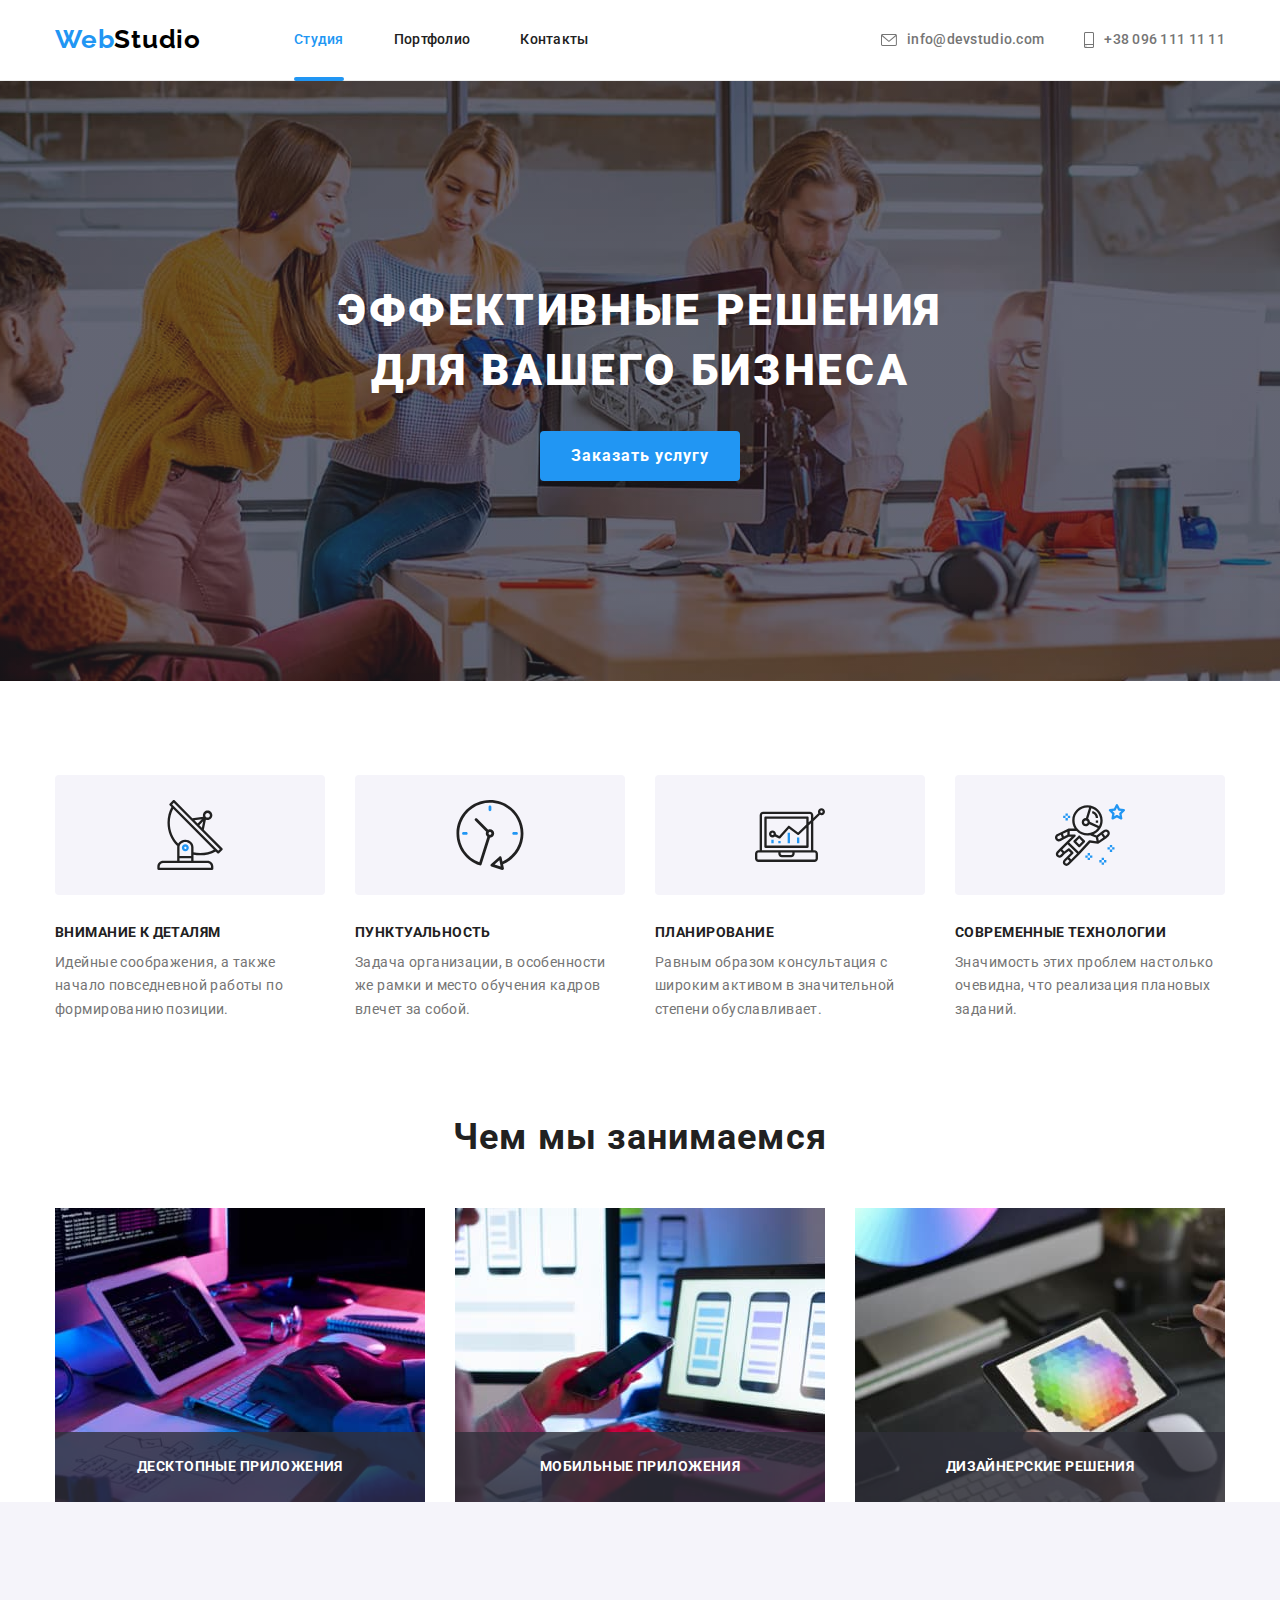
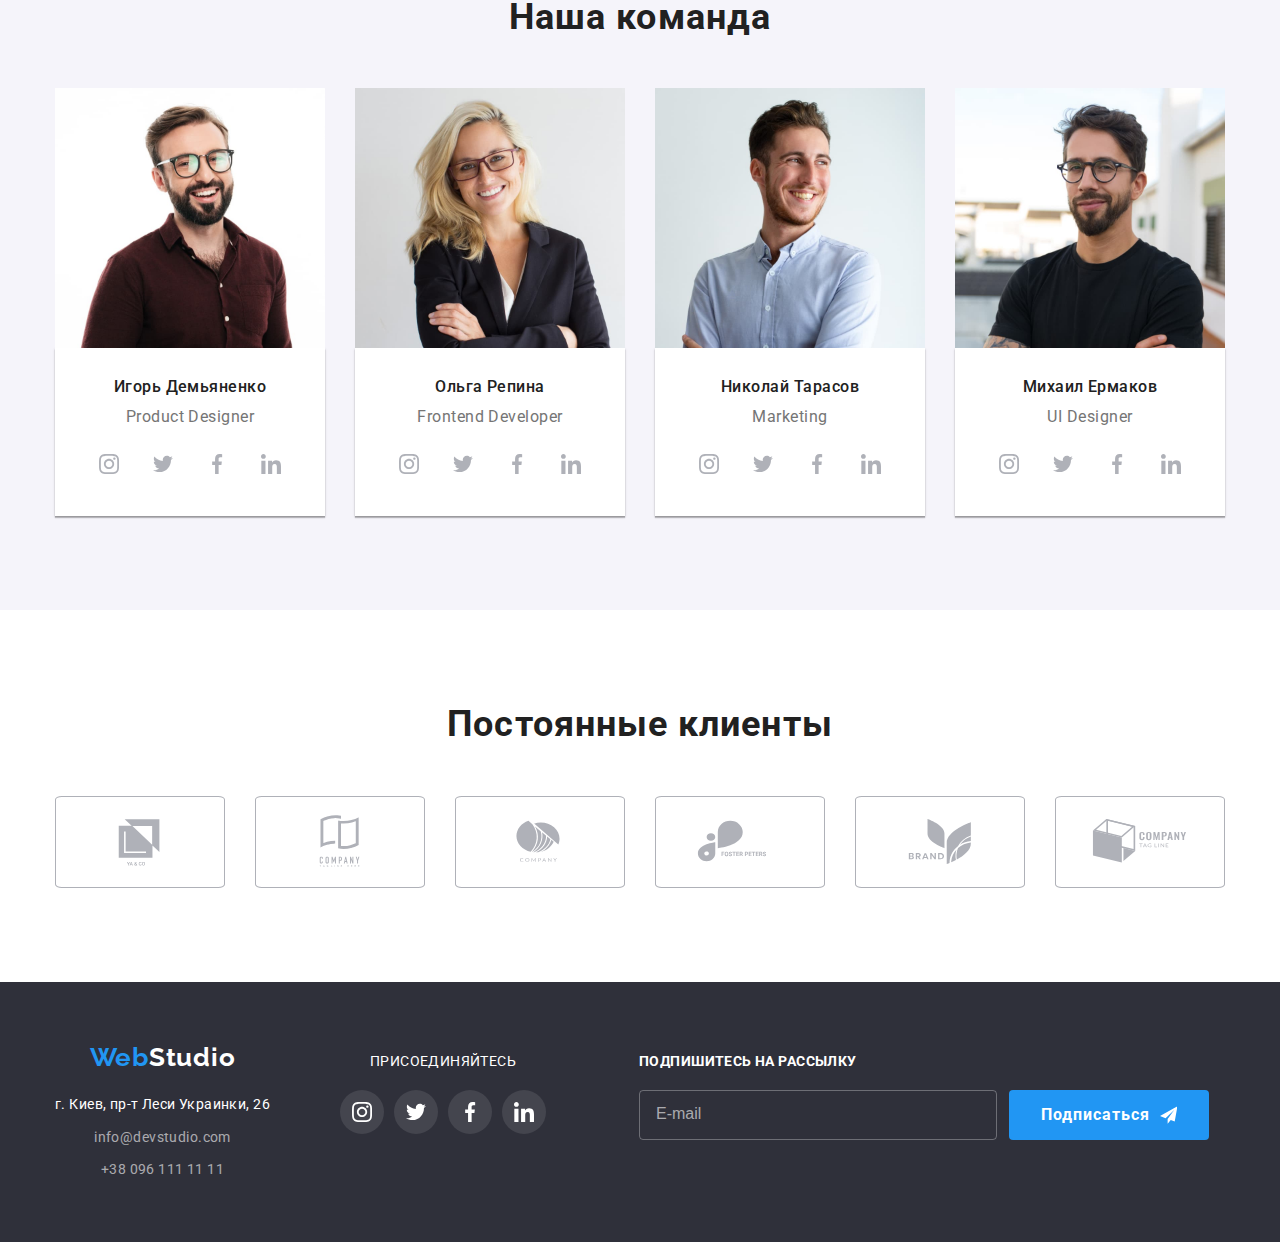
==== commit 8c4c799a: "Update index.html" ====
--- a/index.html
+++ b/index.html
@@ -38,21 +38,52 @@
                 </li>
             </ul>
             <button class="mob-button" type="button">
-                <svg class="mob-menu" width="24" height="24">
+                <svg class="button-menu" width="24" height="24">
                     <use href="./img/icons.svg/symbol-defs.svg#icon-menu_24px"></use>
                 </svg>
             </button>
-            
+        </div>
+        <div class="mob-menu is-hidden">
+            <div class="mob-container">
+                <button type="button" class="menu-close" data-menu-close>
+                    <svg class="menu-icon" width="24" height="24">
+                        <use href="./img/icons.svg/symbol-defs.svg#icon-close-black-18dp-2-1"></use>
+                    </svg>
+                </button>
+                <div class="menu-top">
+                    <nav class="navigation-menu">
+                        <ul class="navigation-menu-list list">
+                            <li class="navigation-menu-item"><a href="./index.html" class="navigation-menu-link">Студия</a></li>
+                            <li class="navigation-menu-item"><a href="./portfolio.html" class="navigation-menu-link">Портфолио</a>
+                            </li>
+                            <li class="navigation-menu-item"><a href="#" class="navigation-menu-link">Контакты</a></li>
+                        </ul>
+                    </nav>
+                </div>
+                <div class="menu-bottom">
+                    <ul class="contacts-menu-list list">
+                        <li class="contacts-menu-item"><a href="tel:+380961111111" class="contacts-menu-tel link">+38 096 111 11 11</a></li>
+                        <li class="contacts-menu-item"><a href="mailto:info@devstudio.com" class="contacts-menu-mail link">info@devstudio.com</a></li>
+                    </ul>
+                    <ul class="soc-menu list">
+                        <li class="soc-menu-item"><a href="#" class="social link">Instagram</a></li>
+                        <li class="soc-menu-item"><a href="#" class="social link">Twitter</a></li>
+                        <li class="soc-menu-item"><a href="#" class="social link">Facebook</a></li>
+                        <li class="soc-menu-item"><a href="#" class="social link">LinkedIn</a></li>
+                    </ul>
+                </div>
+
+            </div>
         </div>
     </header>
     <main>
-        <!-- <section class="hero">
+        <section class="hero">
                     <div class="container">
                         <h1 class="hero__title">Эффективные решения для вашего бизнеса</h1>
                         <button type="button" class="btn hero__btn" data-modal-open>Заказать услугу</button>
                     </div>
-        </section> -->
-        <!-- <section class="features pege-section">
+        </section>
+        <section class="features pege-section">
             <div class="container">
                 <h2 class="visually-hidden">Особенности</h2>
                     <ul class="features__list list">
@@ -95,8 +126,8 @@
                         </li>
                     </ul>
             </div>
-        </section> -->
-        <!-- <section class="work">
+        </section>
+        <section class="work">
             <div class="container">
                 <h2 class="work__title">Чем мы занимаемся</h2>
                 <ul class="work__list list">
@@ -117,8 +148,8 @@
                     </li>
                 </ul>
             </div>
-        </section> -->
-        <!-- <section class="team pege-section">
+        </section>
+        <section class="team pege-section">
             <div class="container">
                 <h2 class="team-title">Наша команда</h2>
                 <ul class="team-list list">
@@ -273,8 +304,8 @@
                 </ul>
             </div>
             
-        </section> -->
-        <!-- <section class="customers pege-section">
+        </section>
+        <section class="customers pege-section">
             <div class="container">
                 <h2 class="customers__text">Постоянные клиенты</h2>
                 <ul class="customers__list list">
@@ -304,7 +335,7 @@
                     </li>
                 </ul>
             </div>
-        </section> -->
+        </section>
     </main>
     <footer class="basement">
         <div class="container flex--bas">
@@ -402,5 +433,6 @@
         </div>
     </div>
     <script src="./js/modal.js"></script>
+    <script src="./js/menu.js"></script>
 </body>
 </html>
--- a/css/main.min.css
+++ b/css/main.min.css
@@ -1 +1 @@
-:root{--logo-blue-color: #2196F3;--logo-black-color: #000000;--logo-white-color: #FFFFFF;--accent-color: #2196F3;--team-color: #212121;--tete-color: #757575;--white-color: #FFFFFF;--blue-color: #2196F3;--bg-hero-color: #2F303A;--bg-btn-hero-color: #188CE8;--bg-team-color: #F5F4FA;--basement-color: rgba(255, 255, 255, 0.6)}h1,h2,h3,h4,h5,p{margin:0}ul{list-style:none;margin:0;padding-left:0}button{cursor:pointer}body{margin:0;font-family:"Roboto",sans-serif;color:#e5e5e5}html{box-sizing:border-box}*,*::before,*::after{box-sizing:inherit}.list{list-style:none;margin:0;padding:0}.link{text-decoration:none}img{display:block;max-width:100%;height:auto}.visually-hidden{position:absolute;width:1px;height:1px;margin:-1px;border:0;padding:0;white-space:nowrap;clip-path:inset(100%);clip:rect(0 0 0 0);overflow:hidden}.container{width:100%;margin:0 auto;padding-left:15px;padding-right:15px}@media screen and (min-width: 480px){.container{max-width:480px}}@media screen and (min-width: 768px){.container{max-width:768px}}@media screen and (min-width: 1200px){.container{max-width:1200px}}.flex--bas{flex-wrap:wrap;align-items:baseline}@media screen and (min-width: 768px){.flex--bas{display:flex}}.pege-section{padding-top:60px;padding-bottom:60px}@media screen and (min-width: 1200px){.pege-section{padding-top:94px;padding-bottom:94px}}.backdrop{position:fixed;width:100%;height:100%;top:0;background:rgba(0,0,0,.2);transition:opacity 250ms cubic-bezier(0.4, 0, 0.2, 1),visibility 250ms cubic-bezier(0.4, 0, 0.2, 1)}.backdrop.is-hidden .modal{transform:translate(-50%, -50%) scale(0)}.modal{width:450px;height:609px;background:var(--white-color);box-shadow:0px 1px 3px rgba(0,0,0,.12),0px 1px 1px rgba(0,0,0,.14),0px 2px 1px rgba(0,0,0,.2);border-radius:4px;position:absolute;top:50%;left:50%;transform:translate(-50%, -50%) scale(1);transition:transform 250ms cubic-bezier(0.4, 0, 0.2, 1);padding:40px}@media screen and (min-width: 1200px){.modal{width:528px;height:581px}}.modal-close{position:absolute;display:flex;right:8px;top:8px;width:30px;height:30px;border-radius:50%;background:rgba(0,0,0,0);align-items:center;border:1px solid rgba(0,0,0,.1);outline:rgba(0,0,0,0);cursor:pointer;transition:border-color 250ms cubic-bezier(0.4, 0, 0.2, 1)}.modal-close:hover,.modal-close:focus{border-color:var(--accent-color)}.modal-icon{transition:fill 250ms cubic-bezier(0.4, 0, 0.2, 1)}.modal-icon:hover,.modal-icon:focus{fill:var(--accent-color)}.modal-close:hover .modal-icon,.modal-close:focus .modal-icon{fill:var(--accent-color)}.is-hidden{opacity:0;visibility:hidden;pointer-events:none}.modal-title{font-weight:700;font-size:20px;line-height:1.5;letter-spacing:.03em;text-align:center;color:#212121;margin-bottom:12px}@media screen and (min-width: 1200px){.modal-title{font-weight:700;font-size:20px;line-height:1.15;letter-spacing:.03em}}.modal-input{width:370px;height:40px;border:1px solid rgba(33,33,33,.2);border-radius:4px;padding-left:41px;outline:rgba(0,0,0,0);transition:border-color 250ms cubic-bezier(0.4, 0, 0.2, 1)}.modal-input:focus{border-color:var(--accent-color)}@media screen and (min-width: 1200px){.modal-input{width:448px}}.input-icon{position:absolute;left:12px;top:50%;transform:translateY(-50%);transition:fill 250ms cubic-bezier(0.4, 0, 0.2, 1)}.modal-input:focus+.input-icon{fill:var(--accent-color)}.input-wrap{position:relative}.modal-form-user{font-size:12px;line-height:1.16;letter-spacing:.01em;color:#757575;display:block;margin-bottom:4px}.modal-field{margin-bottom:10px;display:block}.modal-field:nth-last-child(2){margin-top:20px;margin-bottom:0}.modal-field:nth-last-child(3){margin-bottom:0}.check-text{font-size:11px;line-height:1.7;letter-spacing:.03em;color:#757575;display:flex;align-items:center}.check-text span{width:16px;height:15px;border:1px solid #212121;border-radius:2px;margin-left:14px;margin-right:7px;display:flex;align-items:center;justify-content:center;transition:background-color 250ms cubic-bezier(0.4, 0, 0.2, 1)}@media screen and (min-width: 1200px){.check-text{font-size:14px;line-height:1.7;letter-spacing:.03em}}.check-icon{fill:rgba(0,0,0,0);transition:fill 250ms cubic-bezier(0.4, 0, 0.2, 1)}.modal-condition:checked+.check-text span{background-color:var(--accent-color);border:0}.modal-condition:checked+.check-text .check-icon{fill:var(--white-color)}.modal-condition:focus+.check-text span{border-color:var(--accent-color)}.modal-textarea{width:370px;height:120px;border:1px solid rgba(33,33,33,.2);border-radius:4px;padding:16px;resize:none;outline:rgba(0,0,0,0);font-size:14px;line-height:1.14;letter-spacing:.01em;color:rgba(117,117,117,.5);transition:border-color 250ms cubic-bezier(0.4, 0, 0.2, 1)}.modal-textarea:focus{border-color:var(--accent-color)}@media screen and (min-width: 1200px){.modal-textarea{width:448px}}.condition-link{color:#2196f3;transition:color 250ms cubic-bezier(0.4, 0, 0.2, 1)}.condition-link:hover,.condition-link:focus{color:var(--accent-color)}.modal-btn{display:flex;padding:10px 52px;margin:auto;margin-top:30px;transition:background 250ms cubic-bezier(0.4, 0, 0.2, 1),box-shadow 250ms cubic-bezier(0.4, 0, 0.2, 1)}.modal-btn:hover,.modal-btn:focus{background:var(--bg-btn-hero-color);box-shadow:0px 4px 4px rgba(0,0,0,.15)}.btn{width:200px;height:50px;font-family:inherit;font-weight:700;font-size:16px;line-height:1.87;letter-spacing:.06em;align-items:center;text-align:center;color:var(--white-color);background:var(--blue-color);border-radius:4px;border:0}.logo{font-family:"Raleway",sans-serif;font-weight:700;font-size:24px;line-height:1.16;letter-spacing:.03em;text-decoration:none;color:var(--logo-blue-color);transition:color 250ms cubic-bezier(0.4, 0, 0.2, 1)}@media screen and (min-width: 1200px){.logo{font-weight:700;font-size:26px;line-height:1.19;letter-spacing:.03em}}.logo:hover,.logo:focus{color:var(--accent-color)}.logo--light{color:var(--logo-white-color)}.logo--dark{color:var(--logo-black-color);padding:24px 0}.logo--margin{margin-right:88px;padding:24px 0}@media screen and (min-width: 1200px){.logo--margin{margin-right:93px}}.basis{border-bottom:1px solid #ececec}.navigation__link{font-weight:500;font-size:14px;line-height:1.14;letter-spacing:.02em;text-decoration:none;color:var(--team-color);padding-top:32px;padding-bottom:32px;display:block;transition:color 250ms cubic-bezier(0.4, 0, 0.2, 1)}.navigation__link:hover,.navigation__link:focus{color:var(--accent-color)}.navigation__list .navigation__link.current{color:var(--accent-color)}.current{color:var(--accent-color);position:relative}.current::after{position:absolute;content:"";width:100%;height:4px;border-radius:2px;background-color:var(--accent-color);display:block;bottom:-1px}.contacts__mail{font-weight:500;font-size:14px;line-height:1.14;letter-spacing:.02em;text-decoration:none;color:var(--tete-color);padding-top:32px;padding-bottom:32px;display:flex;align-items:center;transition:color 250ms cubic-bezier(0.4, 0, 0.2, 1)}@media screen and (min-width: 768px){.contacts__mail{font-weight:500;font-size:12px;line-height:1.16;letter-spacing:.02em;padding-top:21px;padding-bottom:0}}@media screen and (min-width: 1200px){.contacts__mail{font-weight:500;font-size:14px;line-height:1.14;letter-spacing:.02em;padding-top:32px;padding-bottom:32px}}.contacts__mail:hover,.contacts__mail:focus{color:var(--accent-color)}.contacts__tel{font-weight:500;font-size:14px;line-height:1.14;letter-spacing:.02em;text-decoration:none;color:var(--tete-color);padding-top:32px;padding-bottom:32px;display:flex;align-items:center;transition:color 250ms cubic-bezier(0.4, 0, 0.2, 1)}@media screen and (min-width: 768px){.contacts__tel{font-weight:500;font-size:12px;line-height:1.16;letter-spacing:.02em;padding-top:0;padding-bottom:21px}}@media screen and (min-width: 1200px){.contacts__tel{font-weight:500;font-size:14px;line-height:1.14;letter-spacing:.02em;padding-top:32px;padding-bottom:32px}}.contacts__tel:hover,.contacts__tel:focus{color:var(--accent-color)}.navigation__list{display:none;gap:50px}@media screen and (min-width: 768px){.navigation__list{display:flex}}.contacts__list{display:none}@media screen and (min-width: 768px){.contacts__list{display:flex;flex-direction:column;gap:10px}}@media screen and (min-width: 1200px){.contacts__list{flex-direction:row}}.contacts__item:not(:last-child){margin-right:30px}@media screen and (min-width: 768px){.contacts__item:not(:last-child){margin-right:0}}@media screen and (min-width: 1200px){.contacts__item:not(:last-child){margin-right:30px}}.navigation{display:flex;margin-right:auto}.container-flex{display:flex}.contacts__icon{fill:currentColor;display:flex;align-items:center;margin-right:10px}.mob-button{border:none;background:#fff}@media screen and (min-width: 768px){.mob-button{display:none}}.mob-menu{transition:fill 250ms cubic-bezier(0.4, 0, 0.2, 1)}.mob-menu:hover,.mob-menu:focus{fill:var(--accent-color)}.hero{max-width:1600px;margin:0 auto;background:var(--bg-hero-color);text-align:center;padding:200px 0;background-image:linear-gradient(rgba(47, 48, 58, 0.4), rgba(47, 48, 58, 0.4)),url(../img/hero-bg.jpg);background-repeat:no-repeat;background-position:center;background-size:cover}.hero .container{width:360px}@media screen and (min-width: 1200px){.hero .container{width:696px}}.hero__title{font-weight:900;font-size:24px;line-height:1.75;letter-spacing:.06em;text-transform:uppercase;color:var(--white-color);margin-bottom:30px}@media screen and (min-width: 1200px){.hero__title{font-weight:900;font-size:44px;line-height:1.36;letter-spacing:.06em}}.hero__btn{display:inline-block;transition:background 250ms cubic-bezier(0.4, 0, 0.2, 1)}.hero__btn:hover,.hero__btn:focus{background:var(--bg-btn-hero-color)}.accompaniment{height:120px;background:#f5f4fa;border-radius:4px;display:flex;align-items:center;justify-content:center;margin-bottom:30px}.features__list{display:flex;flex-wrap:wrap;gap:30px}.features__subject{font-weight:700;font-size:14px;line-height:1.14;letter-spacing:.03em;text-transform:uppercase;color:var(--team-color);margin-top:0;margin-bottom:10px;text-align:center}@media screen and (min-width: 768px){.features__subject{text-align:left}}.features__text{font-size:14px;line-height:1.7;letter-spacing:.03em;color:var(--tete-color)}.features__item{width:100%}@media screen and (min-width: 768px){.features__item{flex-basis:calc((100% - 60px)/2)}}@media screen and (min-width: 1200px){.features__item{flex-basis:calc((100% - 90px)/4)}}.work{padding-bottom:94px}.work__title{font-weight:700;font-size:36px;line-height:1.17;letter-spacing:.03em;text-align:center;color:var(--team-color);margin-top:0;margin-bottom:50px}.work__item{position:relative}.work__box{position:absolute;bottom:0;right:0;width:100%;height:70px;background:rgba(47,48,58,.8);display:flex;justify-content:center;align-items:center}.work__text{font-weight:700;font-size:14px;line-height:1.14;letter-spacing:.03em;text-align:center;text-transform:uppercase;color:var(--white-color)}.work__list{display:flex;gap:30px}.team{background:var(--bg-team-color)}.team-box{box-shadow:0px 1px 3px rgba(0,0,0,.12),0px 1px 1px rgba(0,0,0,.14),0px 2px 1px rgba(0,0,0,.2)}.team-list{display:flex;flex-wrap:wrap;gap:30px}@media screen and (min-width: 1200px){.team-list{margin:-15px;gap:0}}.team-title{font-weight:700;font-size:28px;line-height:1.17;letter-spacing:.03em;text-align:center;color:var(--team-color);margin-bottom:30px}@media screen and (min-width: 1200px){.team-title{margin-bottom:50px;font-weight:700;font-size:36px;line-height:1.17;letter-spacing:.03em}}.team-subject{font-weight:500;font-size:16px;line-height:1.18;letter-spacing:.03em;text-align:center;color:var(--team-color);margin-bottom:10px}.team-text{font-size:16px;line-height:1.19;letter-spacing:.03em;text-align:center;color:var(--tete-color);margin-bottom:16px}.team-item{background:var(--white-color);width:100%}@media screen and (min-width: 768px){.team-item{flex-basis:calc(50% - 30px)}}@media screen and (min-width: 1200px){.team-item{margin:15px;flex-basis:calc(25% - 30px)}}.team-box{padding:30px 0}.soc-link{width:44px;height:44px;border-radius:50%;background:#fff;display:flex;align-items:center;justify-content:center;fill:#eee;transition:background-color 250ms cubic-bezier(0.4, 0, 0.2, 1),fill 250ms cubic-bezier(0.4, 0, 0.2, 1)}.soc-link:hover,.soc-link:focus{background-color:var(--accent-color);fill:#eee}.team-soc-list{display:flex;justify-content:center;gap:10px}.soc-icon{fill:#afb1b8}.soc-link:hover .soc-icon,.soc-link:focus .soc-icon{background-color:var(--accent-color);fill:var(--white-color)}.customers__text{font-weight:700;font-size:28px;line-height:1.17;letter-spacing:.03em;text-align:center;color:#212121;margin-bottom:30px}@media screen and (min-width: 1200px){.customers__text{font-weight:700;font-size:36px;line-height:1.16;letter-spacing:.03em;margin-bottom:50px}}.customers__link{width:210px;height:92px;border-radius:4%;border:1px solid #afb1b8;display:flex;align-items:center;justify-content:center;outline:rgba(0,0,0,0);transition:border 250ms cubic-bezier(0.4, 0, 0.2, 1)}.customers__link:hover,.customers__link:focus{border:1px solid var(--accent-color)}@media screen and (min-width: 768px){.customers__link{width:226px}}@media screen and (min-width: 1200px){.customers__link{width:170px}}.customers__list{display:flex;justify-content:center;gap:30px;flex-wrap:wrap}@media screen and (min-width: 1200px){.customers__list{flex-wrap:nowrap}}@media screen and (min-width: 1200px){.customers__item{flex-basis:calc(50% - 30px)}}.customers__icon{fill:#afb1b8;transition:fill 250ms cubic-bezier(0.4, 0, 0.2, 1)}.customers__link:hover .customers__icon,.customers__link:focus .customers__icon{fill:var(--accent-color)}.basement{background:var(--bg-hero-color);padding-top:60px;padding-bottom:60px;text-align:center}.basement-text{font-size:14px;line-height:1.7;letter-spacing:.03em;color:var(--white-color);margin-bottom:9px;transition:color 250ms cubic-bezier(0.4, 0, 0.2, 1)}.basement-text:hover,.basement-text:focus{color:var(--accent-color)}.basement-mail{font-size:14px;line-height:1.7;letter-spacing:.03em;text-decoration:none;color:var(--basement-color);transition:color 250ms cubic-bezier(0.4, 0, 0.2, 1)}.basement-mail:hover,.basement-mail:focus{color:var(--accent-color)}.basement-tel{font-size:14px;line-height:1.7;letter-spacing:.03em;font-size:14px;line-height:1.7;letter-spacing:.03em;text-decoration:none;color:rgba(255,255,255,.6);transition:color 250ms cubic-bezier(0.4, 0, 0.2, 1)}.basement-tel:hover,.basement-tel:focus{color:var(--accent-color)}.basement-contacts{margin-top:20px}.basement-soc-text{font-size:14px;line-height:1.14;letter-spacing:.03em;text-transform:uppercase;color:#fff;margin-top:60px;text-align:center}@media screen and (min-width: 768px){.basement-soc-text{margin-top:0}}.basement-item:not(:last-child){margin-bottom:9px}.soc-icon-link{width:44px;height:44px;border-radius:50%;background:rgba(255,255,255,.1);display:block;display:flex;align-items:center;justify-content:center;transition:background 250ms cubic-bezier(0.4, 0, 0.2, 1)}.soc-icon-link:hover,.soc-icon-link:focus{background:#2196f3}.soc-icon-link:hover .basement-soc-icon,.soc-icon-link:focus .basement-soc-icon{background:#2196f3;fill:#fff}.basement-soc-list{display:flex;justify-content:center;gap:10px;margin-top:20px}.basement-soc-icon{fill:#fff}.basement-soc{margin-left:0px}@media screen and (min-width: 768px){.basement-soc{margin-right:89px}}@media screen and (min-width: 1200px){.basement-soc{margin-right:0}}.basement-input-wrap{margin-left:auto}@media screen and (min-width: 768px){.basement-input-wrap{margin-right:auto}}@media screen and (min-width: 1200px){.basement-input-wrap{margin-right:0;margin-left:0}}.basement-wrap-flex{flex-wrap:wrap}@media screen and (min-width: 1200px){.basement-wrap-flex{display:flex}}.basement-wrap-text{font-weight:700;font-size:14px;line-height:1.14;letter-spacing:.03em;text-transform:uppercase;color:#fff;margin-top:60px}@media screen and (min-width: 1200px){.basement-wrap-text{margin-top:0;text-align:start;margin-left:93px}}.basement-input{width:calc(100% - 30px);height:50px;border:1px solid rgba(255,255,255,.3);border-radius:4px;background-color:rgba(0,0,0,0);color:rgba(255,255,255,.6);padding:15px 16px;outline:rgba(0,0,0,0);margin-top:20px;transition:border-color 250ms cubic-bezier(0.4, 0, 0.2, 1)}@media screen and (min-width: 480px){.basement-input{width:450px}}@media screen and (min-width: 1200px){.basement-input{width:358px;margin-left:93px}}.basement-input:hover,.basement-input:focus{border-color:var(--accent-color)}.basement-input::placeholder{font-size:16px;line-height:1.25;color:rgba(255,255,255,.6);transition:color 250ms cubic-bezier(0.4, 0, 0.2, 1)}.basement-input:hover::placeholder,.basement-input:focus::placeholder{color:var(--accent-color)}.basement-btn{padding:10px 32px;margin-left:auto;margin-right:auto;margin-top:20px;display:flex;transition:background 250ms cubic-bezier(0.4, 0, 0.2, 1)}@media screen and (min-width: 1200px){.basement-btn{margin-left:12px;margin-right:0}}.basement-btn:hover,.basement-btn:focus{background:var(--bg-btn-hero-color)}.basement-wrap-icon{fill:var(--white-color);margin-left:10px}@media screen and (min-width: 768px){.basement-info{margin-right:auto;margin-left:76px}}@media screen and (min-width: 1200px){.basement-info{margin-left:0;margin-right:70px}}.portfolio-pages-lists{display:flex;flex-wrap:wrap;justify-content:flex-start;gap:8px;margin-bottom:40px}@media screen and (min-width: 768px){.portfolio-pages-lists{justify-content:center;margin-bottom:30px}}@media screen and (min-width: 1200px){.portfolio-pages-lists{margin-bottom:50px}}.portfolio-example-lists{display:flex;flex-direction:column;gap:30px}@media screen and (min-width: 768px){.portfolio-example-lists{flex-direction:row;flex-wrap:wrap;justify-content:center}}.portfolio-btn-all{font-family:inherit;font-weight:500;font-size:16px;line-height:1.6;letter-spacing:.03em;text-align:center;color:var(--team-color);background:#f5f4fa;display:inline-block;padding:6px 22px;min-width:73px;border:none;border-radius:4px;transition:color 250ms cubic-bezier(0.4, 0, 0.2, 1),background 250ms cubic-bezier(0.4, 0, 0.2, 1),box-shadow 250ms cubic-bezier(0.4, 0, 0.2, 1)}.portfolio-btn-all:hover,.portfolio-btn-all:focus{color:var(--white-color);background:var(--accent-color);box-shadow:0px 3px 1px rgba(0,0,0,.1),0px 1px 2px rgba(0,0,0,.08),0px 2px 2px rgba(0,0,0,.12)}.portfolio-btn{font-family:inherit;font-weight:500;font-size:16px;line-height:1.6;letter-spacing:.03em;text-align:center;color:var(--white-color);background:var(--blue-color);display:inline-block;padding:6px 22px;min-width:73px;border:none;border-radius:4px;transition:box-shadow 250ms cubic-bezier(0.4, 0, 0.2, 1)}.portfolio-btn:hover,.portfolio-btn:focus{box-shadow:0px 3px 1px rgba(0,0,0,.1),0px 1px 2px rgba(0,0,0,.08),0px 2px 2px rgba(0,0,0,.12)}.portfolio-example-subject{font-weight:700;font-size:18px;line-height:2;letter-spacing:.06em;text-decoration:none;color:var(--team-color);margin-bottom:4px}.portfolio-example-text{font-size:16px;line-height:1.87;letter-spacing:.03em;text-decoration:none;color:var(--tete-color)}.basement-contacts{font-style:normal}.portfolio-example-item{background:var(--white-color);transition:250ms cubic-bezier(0.4, 0, 0.2, 1)}@media screen and (min-width: 768px){.portfolio-example-item{flex-basis:calc(50% - 30px)}}@media screen and (min-width: 1200px){.portfolio-example-item{flex-basis:calc(33.3333333333% - 30px)}}.portfolio-box{padding:20px 24px;border:1px solid #eee;border-top:0;flex-grow:1}.portfolio-example-link{display:flex;flex-direction:column;transition:box-shadow 250ms cubic-bezier(0.4, 0, 0.2, 1)}@media screen and (min-width: 768px){.portfolio-example-link{height:100%}}.portfolio-example-link:hover,.portfolio-example-link:focus{box-shadow:0px 1px 1px rgba(0,0,0,.12),0px 4px 4px rgba(0,0,0,.06),1px 4px 6px rgba(0,0,0,.16)}.portfolio-top-wrap{position:relative;overflow:hidden}.portfolio-top-text{position:absolute;top:0;left:0;height:100%;font-size:18px;line-height:1.55;letter-spacing:.03em;padding:63px 24px;color:var(--white-color);background:rgba(33,150,243,.9);transform:translateY(101%);transition:250ms cubic-bezier(0.4, 0, 0.2, 1);overflow:auto}.portfolio-example-link:hover .portfolio-top-text,.portfolio-example-link:focus .portfolio-top-text{transform:translateY(0%)}/*# sourceMappingURL=main.min.css.map */+:root{--logo-blue-color: #2196F3;--logo-black-color: #000000;--logo-white-color: #FFFFFF;--accent-color: #2196F3;--team-color: #212121;--tete-color: #757575;--white-color: #FFFFFF;--blue-color: #2196F3;--bg-hero-color: #2F303A;--bg-btn-hero-color: #188CE8;--bg-team-color: #F5F4FA;--basement-color: rgba(255, 255, 255, 0.6)}h1,h2,h3,h4,h5,p{margin:0}ul{list-style:none;margin:0;padding-left:0}button{cursor:pointer}body{margin:0;font-family:"Roboto",sans-serif;color:#e5e5e5}html{box-sizing:border-box}*,*::before,*::after{box-sizing:inherit}.list{list-style:none;margin:0;padding:0}.link{text-decoration:none}img{display:block;max-width:100%;height:auto}.visually-hidden{position:absolute;width:1px;height:1px;margin:-1px;border:0;padding:0;white-space:nowrap;clip-path:inset(100%);clip:rect(0 0 0 0);overflow:hidden}.container{width:100%;margin:0 auto;padding-left:15px;padding-right:15px}@media screen and (min-width: 480px){.container{max-width:480px}}@media screen and (min-width: 768px){.container{max-width:768px}}@media screen and (min-width: 1200px){.container{max-width:1200px}}.flex--bas{flex-wrap:wrap;align-items:baseline}@media screen and (min-width: 768px){.flex--bas{display:flex}}.pege-section{padding-top:60px;padding-bottom:60px}@media screen and (min-width: 1200px){.pege-section{padding-top:94px;padding-bottom:94px}}.backdrop{position:fixed;width:100%;height:100%;top:0;background:rgba(0,0,0,.2);transition:opacity 250ms cubic-bezier(0.4, 0, 0.2, 1),visibility 250ms cubic-bezier(0.4, 0, 0.2, 1)}.backdrop.is-hidden .modal{transform:translate(-50%, -50%) scale(0)}.modal{width:450px;height:609px;background:var(--white-color);box-shadow:0px 1px 3px rgba(0,0,0,.12),0px 1px 1px rgba(0,0,0,.14),0px 2px 1px rgba(0,0,0,.2);border-radius:4px;position:absolute;top:50%;left:50%;transform:translate(-50%, -50%) scale(1);transition:transform 250ms cubic-bezier(0.4, 0, 0.2, 1);padding:40px}@media screen and (min-width: 1200px){.modal{width:528px;height:581px}}.modal-close{position:absolute;display:flex;right:8px;top:8px;width:30px;height:30px;border-radius:50%;background:rgba(0,0,0,0);align-items:center;border:1px solid rgba(0,0,0,.1);outline:rgba(0,0,0,0);cursor:pointer;transition:border-color 250ms cubic-bezier(0.4, 0, 0.2, 1)}.modal-close:hover,.modal-close:focus{border-color:var(--accent-color)}.modal-icon{transition:fill 250ms cubic-bezier(0.4, 0, 0.2, 1)}.modal-icon:hover,.modal-icon:focus{fill:var(--accent-color)}.modal-close:hover .modal-icon,.modal-close:focus .modal-icon{fill:var(--accent-color)}.is-hidden{opacity:0;visibility:hidden;pointer-events:none}.modal-title{font-weight:700;font-size:20px;line-height:1.5;letter-spacing:.03em;text-align:center;color:#212121;margin-bottom:12px}@media screen and (min-width: 1200px){.modal-title{font-weight:700;font-size:20px;line-height:1.15;letter-spacing:.03em}}.modal-input{width:370px;height:40px;border:1px solid rgba(33,33,33,.2);border-radius:4px;padding-left:41px;outline:rgba(0,0,0,0);transition:border-color 250ms cubic-bezier(0.4, 0, 0.2, 1)}.modal-input:focus{border-color:var(--accent-color)}@media screen and (min-width: 1200px){.modal-input{width:448px}}.input-icon{position:absolute;left:12px;top:50%;transform:translateY(-50%);transition:fill 250ms cubic-bezier(0.4, 0, 0.2, 1)}.modal-input:focus+.input-icon{fill:var(--accent-color)}.input-wrap{position:relative}.modal-form-user{font-size:12px;line-height:1.16;letter-spacing:.01em;color:#757575;display:block;margin-bottom:4px}.modal-field{margin-bottom:10px;display:block}.modal-field:nth-last-child(2){margin-top:20px;margin-bottom:0}.modal-field:nth-last-child(3){margin-bottom:0}.check-text{font-size:11px;line-height:1.7;letter-spacing:.03em;color:#757575;display:flex;align-items:center}.check-text span{width:16px;height:15px;border:1px solid #212121;border-radius:2px;margin-left:14px;margin-right:7px;display:flex;align-items:center;justify-content:center;transition:background-color 250ms cubic-bezier(0.4, 0, 0.2, 1)}@media screen and (min-width: 1200px){.check-text{font-size:14px;line-height:1.7;letter-spacing:.03em}}.check-icon{fill:rgba(0,0,0,0);transition:fill 250ms cubic-bezier(0.4, 0, 0.2, 1)}.modal-condition:checked+.check-text span{background-color:var(--accent-color);border:0}.modal-condition:checked+.check-text .check-icon{fill:var(--white-color)}.modal-condition:focus+.check-text span{border-color:var(--accent-color)}.modal-textarea{width:370px;height:120px;border:1px solid rgba(33,33,33,.2);border-radius:4px;padding:16px;resize:none;outline:rgba(0,0,0,0);font-size:14px;line-height:1.14;letter-spacing:.01em;color:rgba(117,117,117,.5);transition:border-color 250ms cubic-bezier(0.4, 0, 0.2, 1)}.modal-textarea:focus{border-color:var(--accent-color)}@media screen and (min-width: 1200px){.modal-textarea{width:448px}}.condition-link{color:#2196f3;transition:color 250ms cubic-bezier(0.4, 0, 0.2, 1)}.condition-link:hover,.condition-link:focus{color:var(--accent-color)}.modal-btn{display:flex;padding:10px 52px;margin:auto;margin-top:30px;transition:background 250ms cubic-bezier(0.4, 0, 0.2, 1),box-shadow 250ms cubic-bezier(0.4, 0, 0.2, 1)}.modal-btn:hover,.modal-btn:focus{background:var(--bg-btn-hero-color);box-shadow:0px 4px 4px rgba(0,0,0,.15)}.btn{width:200px;height:50px;font-family:inherit;font-weight:700;font-size:16px;line-height:1.87;letter-spacing:.06em;align-items:center;text-align:center;color:var(--white-color);background:var(--blue-color);border-radius:4px;border:0}.logo{font-family:"Raleway",sans-serif;font-weight:700;font-size:24px;line-height:1.16;letter-spacing:.03em;text-decoration:none;color:var(--logo-blue-color);transition:color 250ms cubic-bezier(0.4, 0, 0.2, 1)}@media screen and (min-width: 1200px){.logo{font-weight:700;font-size:26px;line-height:1.19;letter-spacing:.03em}}.logo:hover,.logo:focus{color:var(--accent-color)}.logo--light{color:var(--logo-white-color)}.logo--dark{color:var(--logo-black-color);padding:24px 0}.logo--margin{margin-right:88px;padding:24px 0}@media screen and (min-width: 1200px){.logo--margin{margin-right:93px}}.basis{border-bottom:1px solid #ececec}.navigation__link{font-weight:500;font-size:14px;line-height:1.14;letter-spacing:.02em;text-decoration:none;color:var(--team-color);padding-top:32px;padding-bottom:32px;display:block;transition:color 250ms cubic-bezier(0.4, 0, 0.2, 1)}.navigation__link:hover,.navigation__link:focus{color:var(--accent-color)}.navigation__list .navigation__link.current{color:var(--accent-color)}.current{color:var(--accent-color);position:relative}.current::after{position:absolute;content:"";width:100%;height:4px;border-radius:2px;background-color:var(--accent-color);display:block;bottom:-1px}.contacts__mail{font-weight:500;font-size:14px;line-height:1.14;letter-spacing:.02em;text-decoration:none;color:var(--tete-color);padding-top:32px;padding-bottom:32px;display:flex;align-items:center;transition:color 250ms cubic-bezier(0.4, 0, 0.2, 1)}@media screen and (min-width: 768px){.contacts__mail{font-weight:500;font-size:12px;line-height:1.16;letter-spacing:.02em;padding-top:21px;padding-bottom:0}}@media screen and (min-width: 1200px){.contacts__mail{font-weight:500;font-size:14px;line-height:1.14;letter-spacing:.02em;padding-top:32px;padding-bottom:32px}}.contacts__mail:hover,.contacts__mail:focus{color:var(--accent-color)}.contacts__tel{font-weight:500;font-size:14px;line-height:1.14;letter-spacing:.02em;text-decoration:none;color:var(--tete-color);padding-top:32px;padding-bottom:32px;display:flex;align-items:center;transition:color 250ms cubic-bezier(0.4, 0, 0.2, 1)}@media screen and (min-width: 768px){.contacts__tel{font-weight:500;font-size:12px;line-height:1.16;letter-spacing:.02em;padding-top:0;padding-bottom:21px}}@media screen and (min-width: 1200px){.contacts__tel{font-weight:500;font-size:14px;line-height:1.14;letter-spacing:.02em;padding-top:32px;padding-bottom:32px}}.contacts__tel:hover,.contacts__tel:focus{color:var(--accent-color)}.navigation__list{display:none;gap:50px}@media screen and (min-width: 768px){.navigation__list{display:flex}}.contacts__list{display:none}@media screen and (min-width: 768px){.contacts__list{display:flex;flex-direction:column;gap:10px}}@media screen and (min-width: 1200px){.contacts__list{flex-direction:row}}.contacts__item:not(:last-child){margin-right:30px}@media screen and (min-width: 768px){.contacts__item:not(:last-child){margin-right:0}}@media screen and (min-width: 1200px){.contacts__item:not(:last-child){margin-right:30px}}.navigation{display:flex;margin-right:auto}.container-flex{display:flex}.contacts__icon{fill:currentColor;display:flex;align-items:center;margin-right:10px}.mob-button{border:none;background:#fff;width:40px;height:40px;margin-top:20px;margin-right:0}@media screen and (min-width: 768px){.mob-button{display:none}}.button-menu{transition:fill 250ms cubic-bezier(0.4, 0, 0.2, 1)}.button-menu:hover,.button-menu:focus{fill:var(--accent-color)}.mob-container{padding:48px 40px;width:100%;margin:0 auto}.mob-menu{position:fixed;z-index:2;width:100vw;height:100vh;background-color:#fff;top:0}.mob-menu>.mob-container{display:flex;flex-direction:column;height:100%;justify-content:space-between;overflow:auto}.menu-close{position:absolute;top:10px;right:15px;border:none;background-color:#fff;transition:fill 250ms cubic-bezier(0.4, 0, 0.2, 1)}.menu-close:hover,.menu-close:focus{fill:var(--accent-color)}.navigation-menu-link{font-weight:500;font-size:40px;line-height:1.17;letter-spacing:.02em;color:#212121;text-decoration:none;transition:color 250ms cubic-bezier(0.4, 0, 0.2, 1)}.navigation-menu-link:hover,.navigation-menu-link:focus{color:var(--accent-color)}.navigation-menu-item:not(:last-child){margin-bottom:32px}.contacts-menu-tel{font-weight:500;font-size:34px;line-height:1.17;letter-spacing:.02em;color:#2196f3}.contacts-menu-mail{font-weight:500;font-size:24px;line-height:1.16;letter-spacing:.02em;color:#757575}.contacts-menu-item:not(:last-child){margin-bottom:32px}.social{font-weight:500;font-size:18px;line-height:1.22;letter-spacing:.02em;color:#2196f3}.soc-menu-item:not(:last-child)::after{content:"";border-left:1px solid rgba(33,33,33,.2);margin-left:10px}.soc-menu{display:flex;flex-wrap:wrap;gap:10px;margin-top:64px}.hero{max-width:1600px;margin:0 auto;background:var(--bg-hero-color);text-align:center;padding:200px 0;background-image:linear-gradient(rgba(47, 48, 58, 0.4), rgba(47, 48, 58, 0.4)),url(../img/hero-bg.jpg);background-repeat:no-repeat;background-position:center;background-size:cover}.hero .container{width:360px}@media screen and (min-width: 1200px){.hero .container{width:696px}}.hero__title{font-weight:900;font-size:24px;line-height:1.75;letter-spacing:.06em;text-transform:uppercase;color:var(--white-color);margin-bottom:30px}@media screen and (min-width: 1200px){.hero__title{font-weight:900;font-size:44px;line-height:1.36;letter-spacing:.06em}}.hero__btn{display:inline-block;transition:background 250ms cubic-bezier(0.4, 0, 0.2, 1)}.hero__btn:hover,.hero__btn:focus{background:var(--bg-btn-hero-color)}.accompaniment{height:120px;background:#f5f4fa;border-radius:4px;display:flex;align-items:center;justify-content:center;margin-bottom:30px}.features__list{display:flex;flex-wrap:wrap;gap:30px}.features__subject{font-weight:700;font-size:14px;line-height:1.14;letter-spacing:.03em;text-transform:uppercase;color:var(--team-color);margin-top:0;margin-bottom:10px;text-align:center}@media screen and (min-width: 768px){.features__subject{text-align:left}}.features__text{font-size:14px;line-height:1.7;letter-spacing:.03em;color:var(--tete-color)}.features__item{width:100%}@media screen and (min-width: 768px){.features__item{flex-basis:calc((100% - 60px)/2)}}@media screen and (min-width: 1200px){.features__item{flex-basis:calc((100% - 90px)/4)}}.work{padding-bottom:94px;display:none}@media screen and (min-width: 1200px){.work{display:contents}}.work__title{font-weight:700;font-size:36px;line-height:1.17;letter-spacing:.03em;text-align:center;color:var(--team-color);margin-top:0;margin-bottom:50px}.work__item{position:relative}.work__box{position:absolute;bottom:0;right:0;width:100%;height:70px;background:rgba(47,48,58,.8);display:flex;justify-content:center;align-items:center}.work__text{font-weight:700;font-size:14px;line-height:1.14;letter-spacing:.03em;text-align:center;text-transform:uppercase;color:var(--white-color)}.work__list{display:flex;gap:30px}.team{background:var(--bg-team-color)}.team-box{box-shadow:0px 1px 3px rgba(0,0,0,.12),0px 1px 1px rgba(0,0,0,.14),0px 2px 1px rgba(0,0,0,.2)}.team-list{display:flex;flex-wrap:wrap;gap:30px}@media screen and (min-width: 1200px){.team-list{margin:-15px;gap:0}}.team-title{font-weight:700;font-size:28px;line-height:1.17;letter-spacing:.03em;text-align:center;color:var(--team-color);margin-bottom:30px}@media screen and (min-width: 1200px){.team-title{margin-bottom:50px;font-weight:700;font-size:36px;line-height:1.17;letter-spacing:.03em}}.team-subject{font-weight:500;font-size:16px;line-height:1.18;letter-spacing:.03em;text-align:center;color:var(--team-color);margin-bottom:10px}.team-text{font-size:16px;line-height:1.19;letter-spacing:.03em;text-align:center;color:var(--tete-color);margin-bottom:16px}.team-item{background:var(--white-color);width:100%}@media screen and (min-width: 768px){.team-item{width:calc((100% - 30px)/2)}}@media screen and (min-width: 1200px){.team-item{margin:15px;flex-basis:calc(25% - 30px)}}.team-box{padding:30px 0}.soc-link{width:44px;height:44px;border-radius:50%;background:#fff;display:flex;align-items:center;justify-content:center;fill:#eee;transition:background-color 250ms cubic-bezier(0.4, 0, 0.2, 1),fill 250ms cubic-bezier(0.4, 0, 0.2, 1)}.soc-link:hover,.soc-link:focus{background-color:var(--accent-color);fill:#eee}.team-soc-list{display:flex;justify-content:center;gap:10px}.soc-icon{fill:#afb1b8}.soc-link:hover .soc-icon,.soc-link:focus .soc-icon{background-color:var(--accent-color);fill:var(--white-color)}.customers__text{font-weight:700;font-size:28px;line-height:1.17;letter-spacing:.03em;text-align:center;color:#212121;margin-bottom:30px}@media screen and (min-width: 1200px){.customers__text{font-weight:700;font-size:36px;line-height:1.16;letter-spacing:.03em;margin-bottom:50px}}.customers__link{width:210px;height:92px;border-radius:4%;border:1px solid #afb1b8;display:flex;align-items:center;justify-content:center;outline:rgba(0,0,0,0);transition:border 250ms cubic-bezier(0.4, 0, 0.2, 1)}.customers__link:hover,.customers__link:focus{border:1px solid var(--accent-color)}@media screen and (min-width: 768px){.customers__link{width:226px}}@media screen and (min-width: 1200px){.customers__link{width:170px}}.customers__list{display:flex;justify-content:center;gap:30px;flex-wrap:wrap}@media screen and (min-width: 1200px){.customers__list{flex-wrap:nowrap}}@media screen and (min-width: 1200px){.customers__item{flex-basis:calc(50% - 30px)}}.customers__icon{fill:#afb1b8;transition:fill 250ms cubic-bezier(0.4, 0, 0.2, 1)}.customers__link:hover .customers__icon,.customers__link:focus .customers__icon{fill:var(--accent-color)}.basement{background:var(--bg-hero-color);padding-top:60px;padding-bottom:60px;text-align:center}.basement-text{font-size:14px;line-height:1.7;letter-spacing:.03em;color:var(--white-color);margin-bottom:9px;transition:color 250ms cubic-bezier(0.4, 0, 0.2, 1)}.basement-text:hover,.basement-text:focus{color:var(--accent-color)}.basement-mail{font-size:14px;line-height:1.7;letter-spacing:.03em;text-decoration:none;color:var(--basement-color);transition:color 250ms cubic-bezier(0.4, 0, 0.2, 1)}.basement-mail:hover,.basement-mail:focus{color:var(--accent-color)}.basement-tel{font-size:14px;line-height:1.7;letter-spacing:.03em;font-size:14px;line-height:1.7;letter-spacing:.03em;text-decoration:none;color:rgba(255,255,255,.6);transition:color 250ms cubic-bezier(0.4, 0, 0.2, 1)}.basement-tel:hover,.basement-tel:focus{color:var(--accent-color)}.basement-contacts{margin-top:20px}.basement-soc-text{font-size:14px;line-height:1.14;letter-spacing:.03em;text-transform:uppercase;color:#fff;margin-top:60px;text-align:center}@media screen and (min-width: 768px){.basement-soc-text{margin-top:0}}.basement-item:not(:last-child){margin-bottom:9px}.soc-icon-link{width:44px;height:44px;border-radius:50%;background:rgba(255,255,255,.1);display:block;display:flex;align-items:center;justify-content:center;transition:background 250ms cubic-bezier(0.4, 0, 0.2, 1)}.soc-icon-link:hover,.soc-icon-link:focus{background:#2196f3}.soc-icon-link:hover .basement-soc-icon,.soc-icon-link:focus .basement-soc-icon{background:#2196f3;fill:#fff}.basement-soc-list{display:flex;justify-content:center;gap:10px;margin-top:20px}.basement-soc-icon{fill:#fff}.basement-soc{margin-left:0px}@media screen and (min-width: 768px){.basement-soc{margin-right:89px}}@media screen and (min-width: 1200px){.basement-soc{margin-right:0}}.basement-input-wrap{margin-left:auto}@media screen and (min-width: 768px){.basement-input-wrap{margin-right:auto}}@media screen and (min-width: 1200px){.basement-input-wrap{margin-right:0;margin-left:0}}.basement-wrap-flex{flex-wrap:wrap}@media screen and (min-width: 1200px){.basement-wrap-flex{display:flex}}.basement-wrap-text{font-weight:700;font-size:14px;line-height:1.14;letter-spacing:.03em;text-transform:uppercase;color:#fff;margin-top:60px}@media screen and (min-width: 1200px){.basement-wrap-text{margin-top:0;text-align:start;margin-left:93px}}.basement-input{width:calc(100% - 30px);height:50px;border:1px solid rgba(255,255,255,.3);border-radius:4px;background-color:rgba(0,0,0,0);color:rgba(255,255,255,.6);padding:15px 16px;outline:rgba(0,0,0,0);margin-top:20px;transition:border-color 250ms cubic-bezier(0.4, 0, 0.2, 1)}@media screen and (min-width: 480px){.basement-input{width:450px}}@media screen and (min-width: 1200px){.basement-input{width:358px;margin-left:93px}}.basement-input:hover,.basement-input:focus{border-color:var(--accent-color)}.basement-input::placeholder{font-size:16px;line-height:1.25;color:rgba(255,255,255,.6);transition:color 250ms cubic-bezier(0.4, 0, 0.2, 1)}.basement-input:hover::placeholder,.basement-input:focus::placeholder{color:var(--accent-color)}.basement-btn{padding:10px 32px;margin-left:auto;margin-right:auto;margin-top:20px;display:flex;transition:background 250ms cubic-bezier(0.4, 0, 0.2, 1)}@media screen and (min-width: 1200px){.basement-btn{margin-left:12px;margin-right:0}}.basement-btn:hover,.basement-btn:focus{background:var(--bg-btn-hero-color)}.basement-wrap-icon{fill:var(--white-color);margin-left:10px}@media screen and (min-width: 768px){.basement-info{margin-right:auto;margin-left:76px}}@media screen and (min-width: 1200px){.basement-info{margin-left:0;margin-right:70px}}.portfolio-pages-lists{display:flex;flex-wrap:wrap;justify-content:flex-start;gap:8px;margin-bottom:40px}@media screen and (min-width: 768px){.portfolio-pages-lists{justify-content:center;margin-bottom:30px}}@media screen and (min-width: 1200px){.portfolio-pages-lists{margin-bottom:50px}}.portfolio-example-lists{display:flex;flex-direction:column;gap:30px}@media screen and (min-width: 768px){.portfolio-example-lists{flex-direction:row;flex-wrap:wrap;justify-content:center}}.portfolio-btn-all{font-family:inherit;font-weight:500;font-size:16px;line-height:1.6;letter-spacing:.03em;text-align:center;color:var(--team-color);background:#f5f4fa;display:inline-block;padding:6px 22px;min-width:73px;border:none;border-radius:4px;transition:color 250ms cubic-bezier(0.4, 0, 0.2, 1),background 250ms cubic-bezier(0.4, 0, 0.2, 1),box-shadow 250ms cubic-bezier(0.4, 0, 0.2, 1)}.portfolio-btn-all:hover,.portfolio-btn-all:focus{color:var(--white-color);background:var(--accent-color);box-shadow:0px 3px 1px rgba(0,0,0,.1),0px 1px 2px rgba(0,0,0,.08),0px 2px 2px rgba(0,0,0,.12)}.portfolio-btn{font-family:inherit;font-weight:500;font-size:16px;line-height:1.6;letter-spacing:.03em;text-align:center;color:var(--white-color);background:var(--blue-color);display:inline-block;padding:6px 22px;min-width:73px;border:none;border-radius:4px;transition:box-shadow 250ms cubic-bezier(0.4, 0, 0.2, 1)}.portfolio-btn:hover,.portfolio-btn:focus{box-shadow:0px 3px 1px rgba(0,0,0,.1),0px 1px 2px rgba(0,0,0,.08),0px 2px 2px rgba(0,0,0,.12)}.portfolio-example-subject{font-weight:700;font-size:18px;line-height:2;letter-spacing:.06em;text-decoration:none;color:var(--team-color);margin-bottom:4px}.portfolio-example-text{font-size:16px;line-height:1.87;letter-spacing:.03em;text-decoration:none;color:var(--tete-color)}.basement-contacts{font-style:normal}.portfolio-example-item{background:var(--white-color);transition:250ms cubic-bezier(0.4, 0, 0.2, 1)}@media screen and (min-width: 768px){.portfolio-example-item{flex-basis:calc(50% - 30px)}}@media screen and (min-width: 1200px){.portfolio-example-item{flex-basis:calc(33.3333333333% - 30px)}}.portfolio-box{padding:20px 24px;border:1px solid #eee;border-top:0;flex-grow:1}.portfolio-example-link{display:flex;flex-direction:column;transition:box-shadow 250ms cubic-bezier(0.4, 0, 0.2, 1)}@media screen and (min-width: 768px){.portfolio-example-link{height:100%}}.portfolio-example-link:hover,.portfolio-example-link:focus{box-shadow:0px 1px 1px rgba(0,0,0,.12),0px 4px 4px rgba(0,0,0,.06),1px 4px 6px rgba(0,0,0,.16)}.portfolio-top-wrap{position:relative;overflow:hidden}.portfolio-top-text{position:absolute;top:0;left:0;height:100%;font-size:18px;line-height:1.55;letter-spacing:.03em;padding:63px 24px;color:var(--white-color);background:rgba(33,150,243,.9);transform:translateY(101%);transition:250ms cubic-bezier(0.4, 0, 0.2, 1);overflow:auto}.portfolio-example-link:hover .portfolio-top-text,.portfolio-example-link:focus .portfolio-top-text{transform:translateY(0%)}/*# sourceMappingURL=main.min.css.map */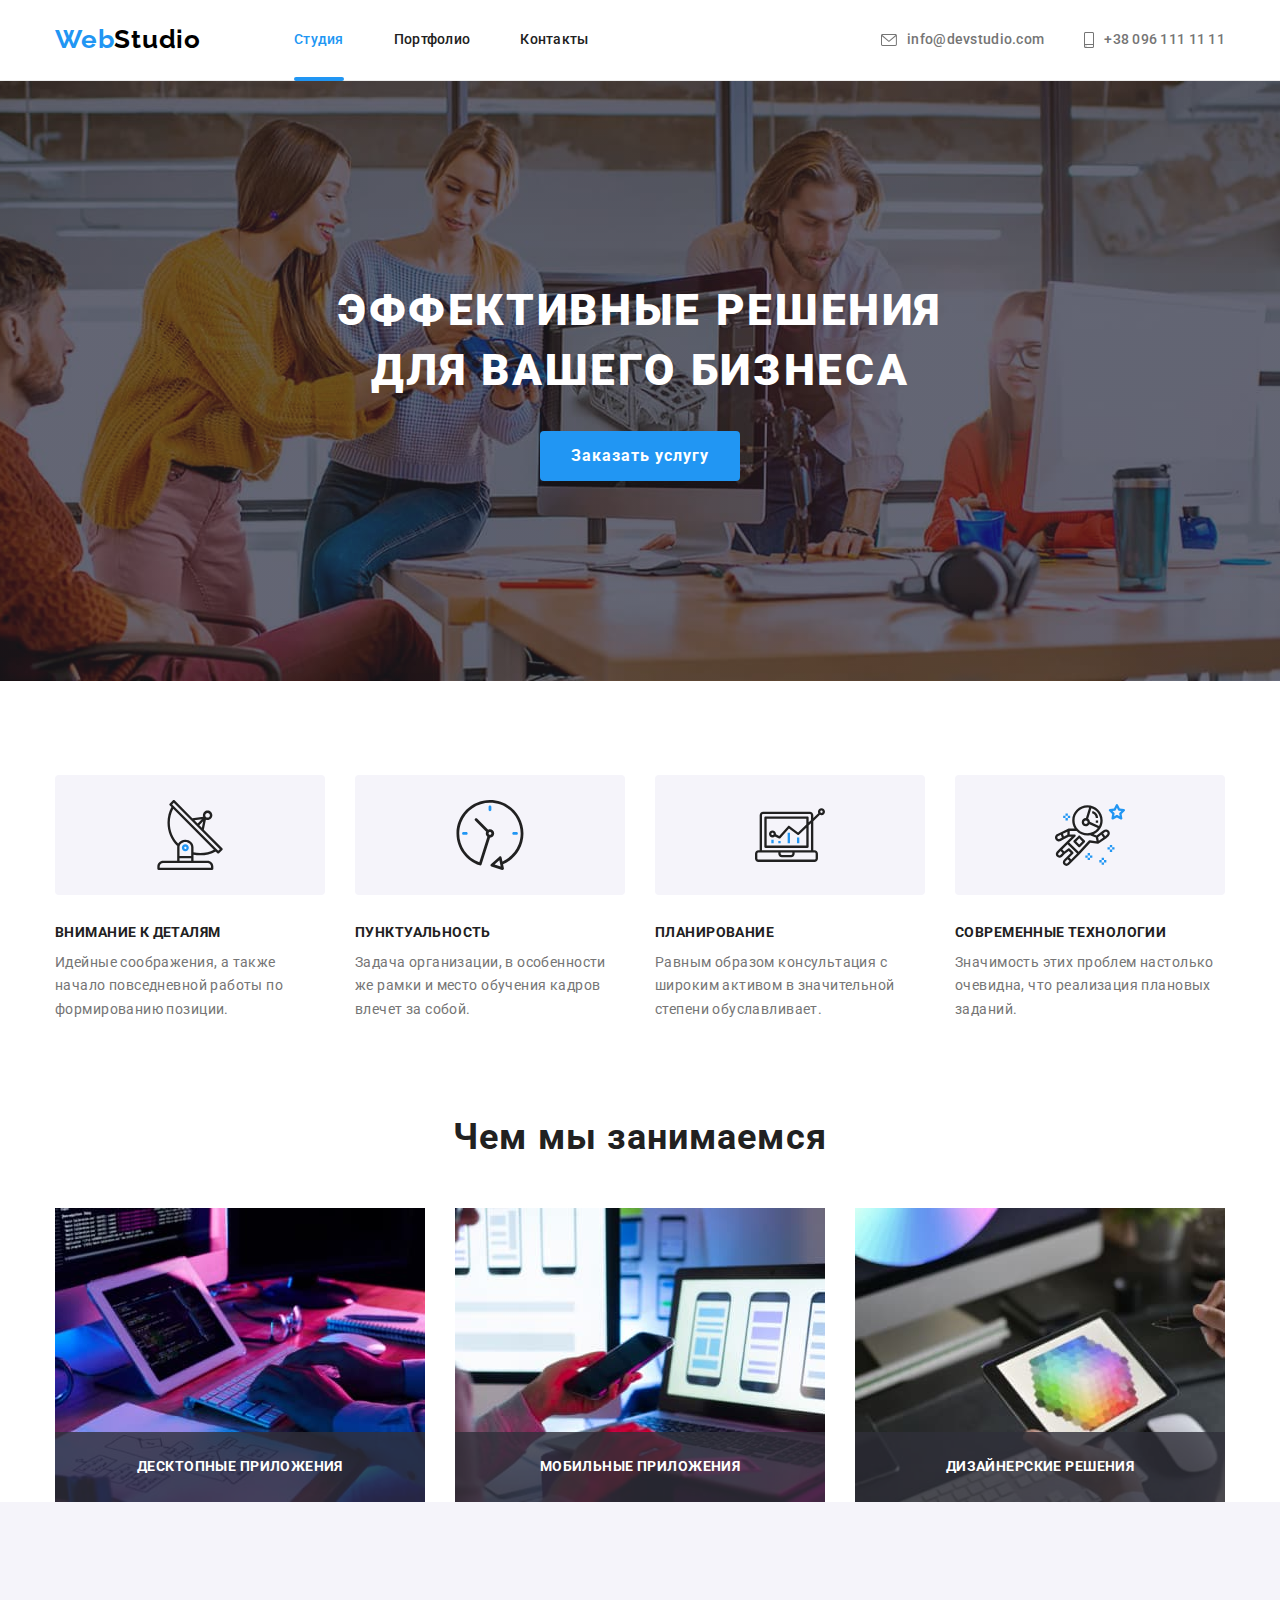
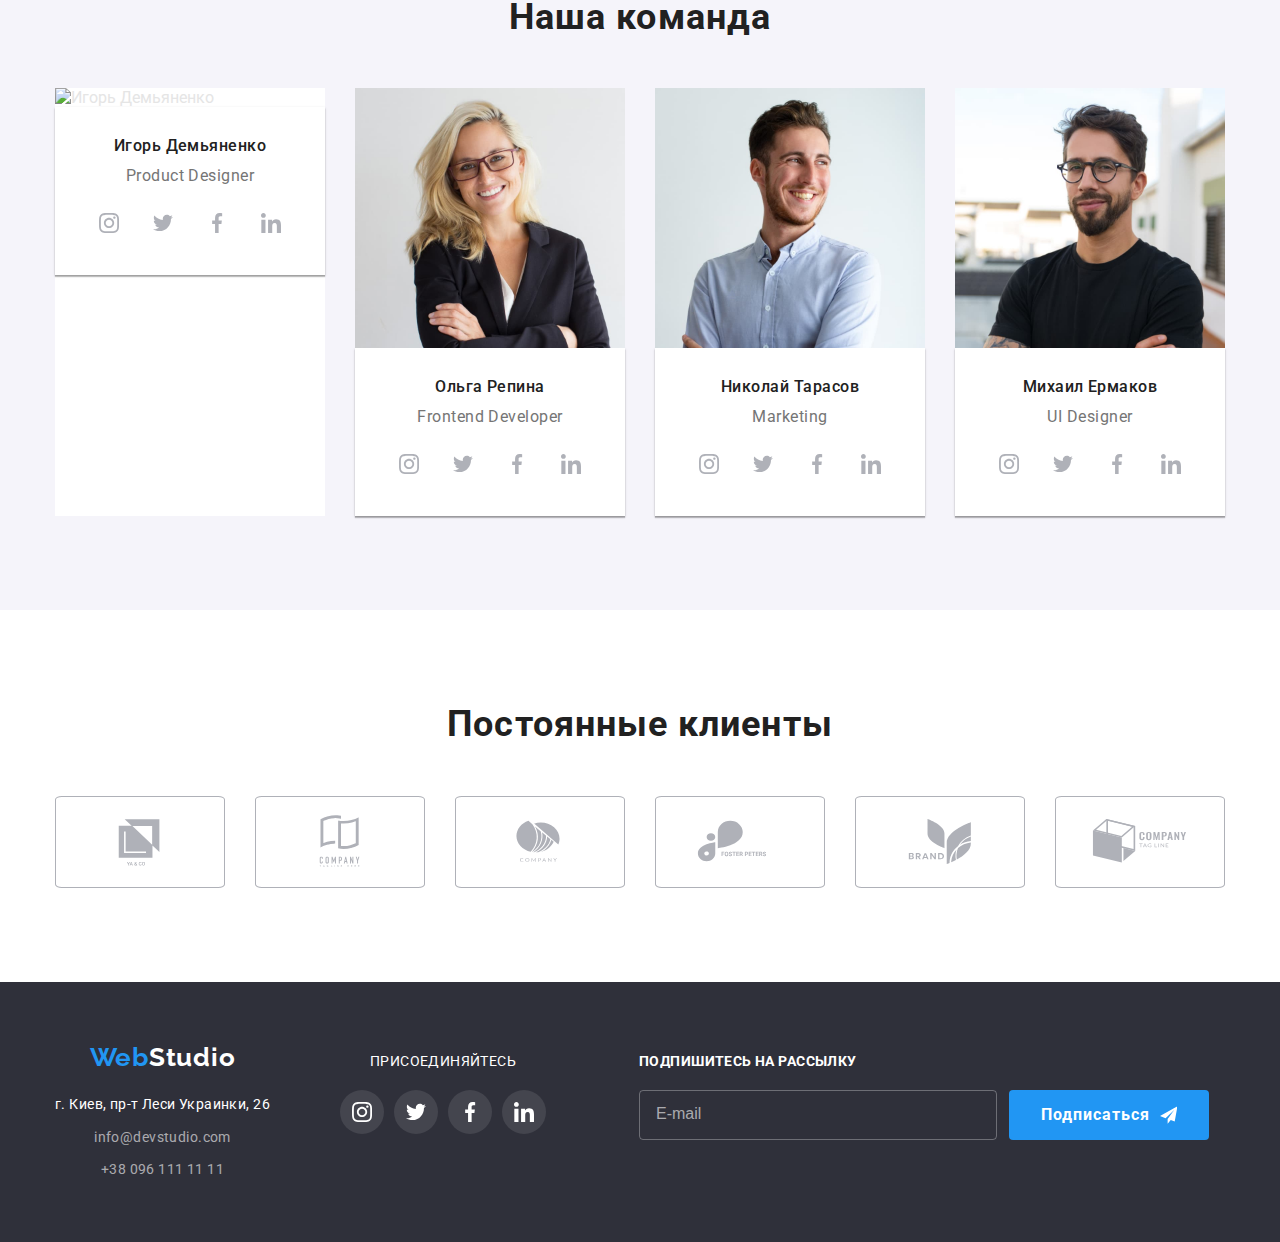
==== commit a5189c52: "Update index.html" ====
--- a/index.html
+++ b/index.html
@@ -154,6 +154,10 @@
                 <h2 class="team-title">Наша команда</h2>
                 <ul class="team-list list">
                     <li class="team-item">
+                        <picture>
+                            <source
+                                srcset="./img/"
+                        </picture>
                         <img src="./img/foto1.jpg" alt="Игорь Демьяненко" width="270">
                         <div class="team-box">
                             <h3 class="team-subject">Игорь Демьяненко</h3>
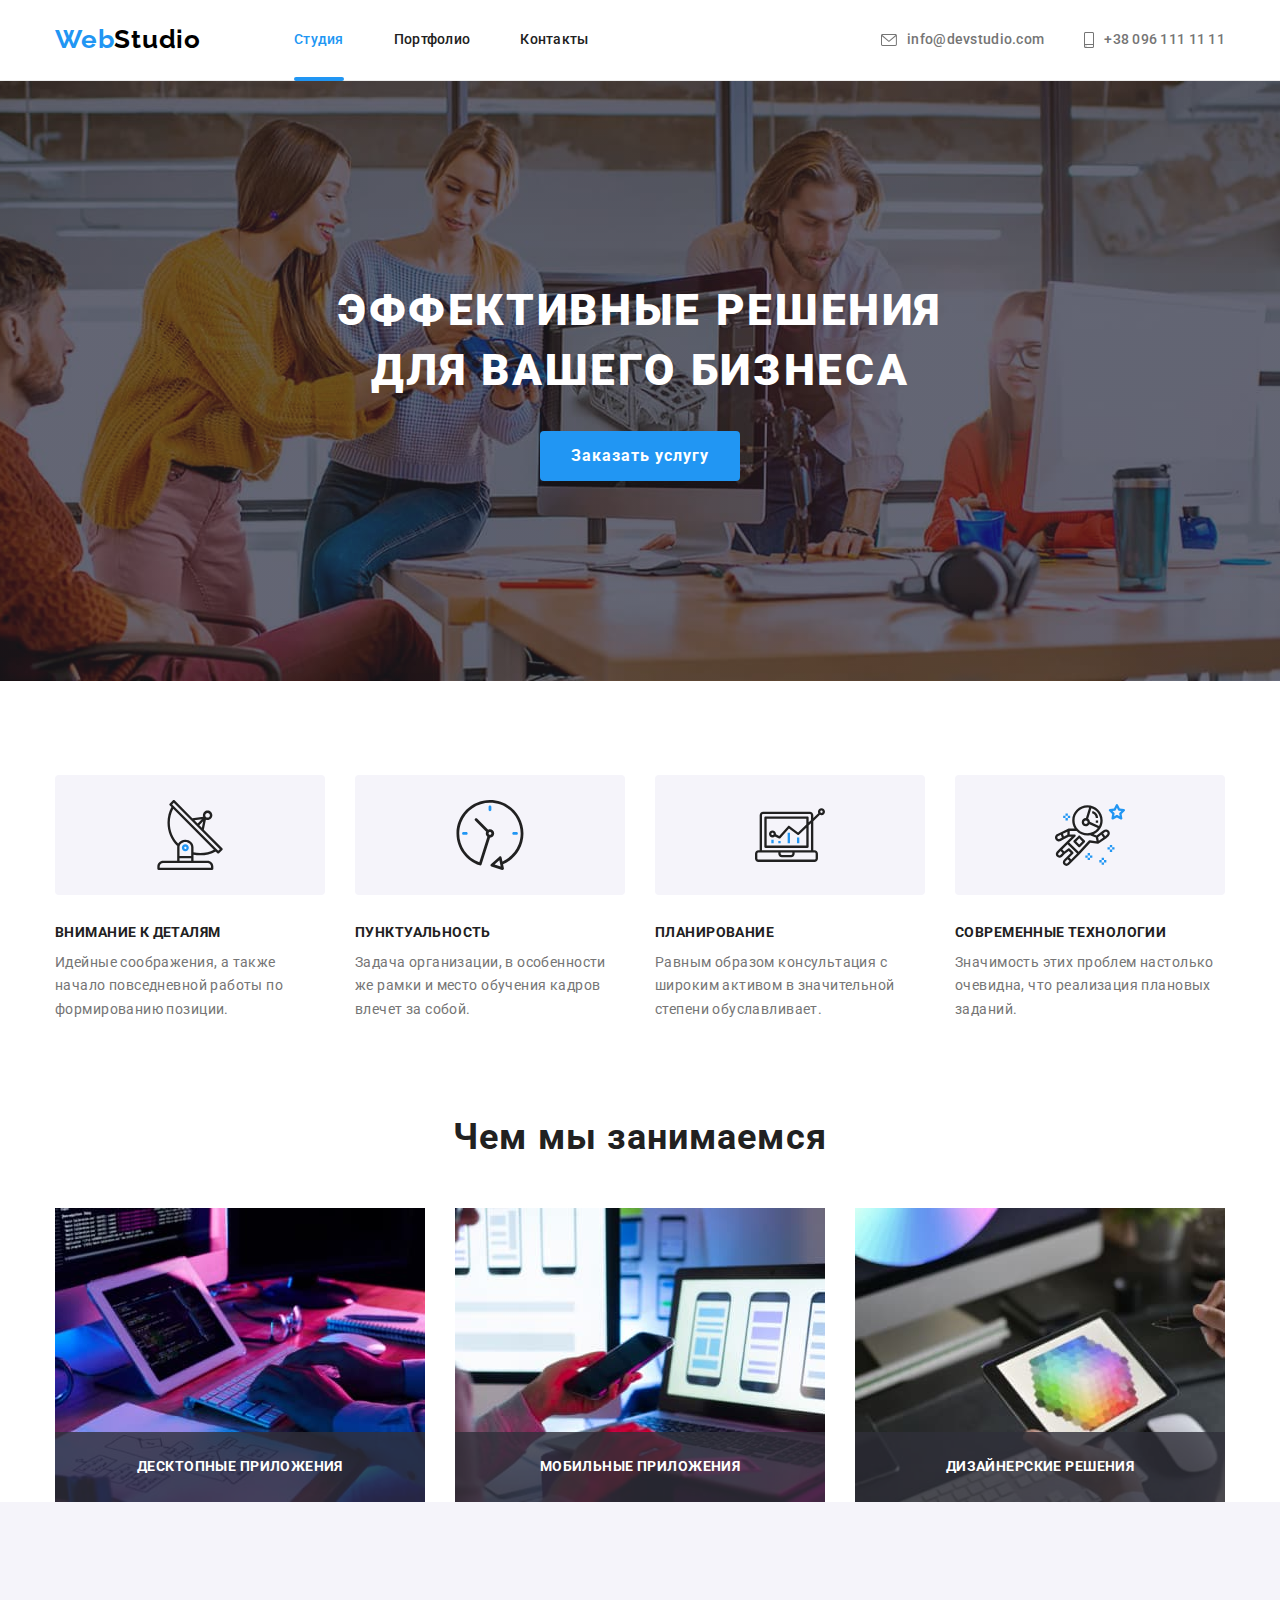
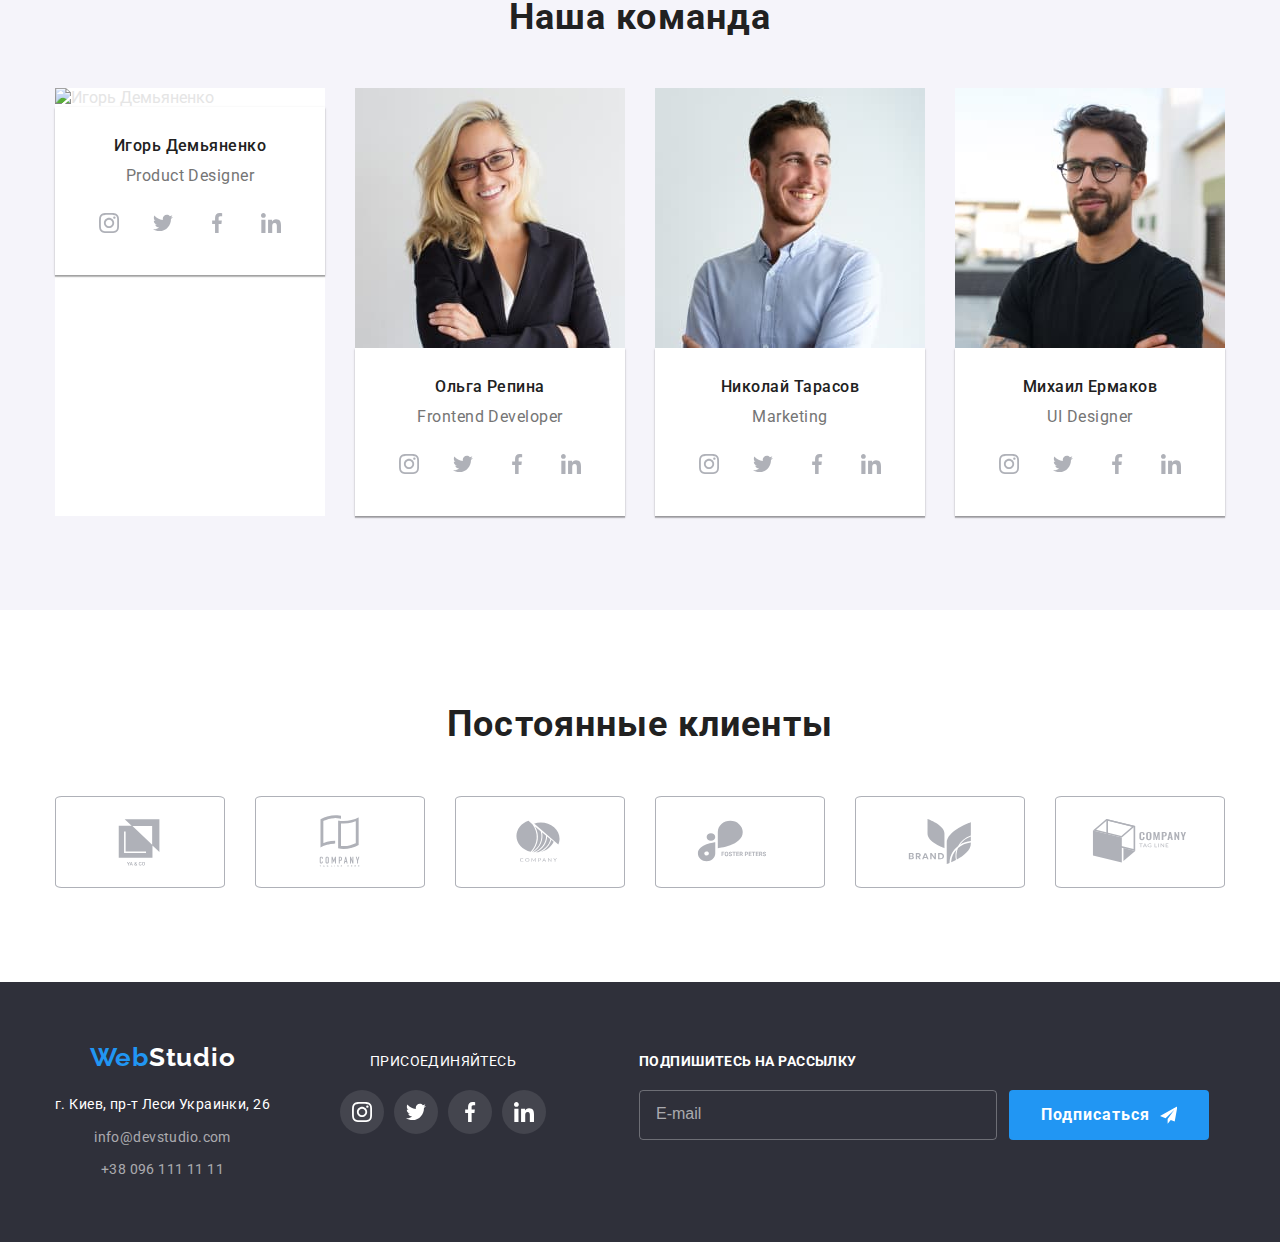
==== commit 2aa50f54: "Update index.html" ====
--- a/index.html
+++ b/index.html
@@ -131,17 +131,41 @@
             <div class="container">
                 <h2 class="work__title">Чем мы занимаемся</h2>
                 <ul class="work__list list">
-                    <li class="work__item"><img src="./img/img1.jpg" alt="разработка програмного обеспечения" width="370">
+                    <li class="work__item">
+                        <picture>
+                            <source 
+                                srcset="./img/img1-desk.jpg 1x, 
+                                ./img/img1-desk-2x.jpg 2x"
+                                media="(min-width: 1200px)"
+                            />
+                            <img src="./img/img1.jpg" alt="разработка програмного обеспечения">
+                        </picture>
                         <div class="work__box">
                             <p class="work__text">Десктопные приложения</p>
                         </div>
                     </li>
-                    <li class="work__item"><img src="./img/img2.jpg" alt="тестирование приложения" width="370">
+                    <li class="work__item">
+                        <picture>
+                            <source 
+                                srcset="./img/img2-desk.jpg 1x, 
+                                ./img/img2-desk-2x.jpg 2x"
+                                media="(min-width: 1200px)" 
+                            />
+                            <img src="./img/img2.jpg" alt="тестирование приложения">
+                        </picture>
                         <div class="work__box">
                             <p class="work__text">Мобильные приложения</p>
                         </div>
                     </li>
-                    <li class="work__item"><img src="./img/img3.jpg" alt="работа с цветовой палитрой" width="370">
+                    <li class="work__item">
+                        <picture>
+                            <source 
+                                srcset="./img/img3-desk.jpg 1x, 
+                                ./img/img3-desk-2x.jpg 2x" 
+                                media="(min-width: 1200px)" 
+                            />
+                            <img src="./img/img3.jpg" alt="работа с цветовой палитрой">
+                        </picture>
                         <div class="work__box">
                             <p class="work__text">Дизайнерские решения</p>
                         </div>
@@ -155,10 +179,25 @@
                 <ul class="team-list list">
                     <li class="team-item">
                         <picture>
-                            <source
-                                srcset="./img/"
-                        </picture>
-                        <img src="./img/foto1.jpg" alt="Игорь Демьяненко" width="270">
+                            <source 
+                                srcset="./img/foto1-desk.jpg 1x, 
+                                ./img/foto1-desk-2x.jpg 2x" 
+                                media="(min-width: 1200px)" 
+                            />
+                            <source 
+                                srcset="./img/foto1-tab.jpg 1x,
+                                ./img/foto1-tab-2x.jpg 2x" 
+                                media="(min-width: 768px)" 
+                            />
+                            <source 
+                                srcset="./img/foto1-mob.jpg 1x,
+                                ./img/foto1-mob-2x.jpg 2x" 
+                                media="(max-width: 767px)" 
+                            />
+                        
+                            <img src="./img/foto1.jpg" alt="Игорь Демьяненко">
+                        
+                        </picture>
                         <div class="team-box">
                             <h3 class="team-subject">Игорь Демьяненко</h3>
                             <p lang="en" class="team-text">Product Designer</p>
@@ -195,7 +234,25 @@
                         </div>
                     </li>
                     <li class="team-item">
-                        <img src="./img/foto2.jpg" alt="Ольга Репина" width="270">
+                        <picture>
+                            <source 
+                                srcset="./img/foto2-desk.jpg 1x, 
+                                ./img/foto2-desk-2x.jpg 2x" 
+                                media="(min-width: 1200px)" 
+                            />
+                            <source 
+                                srcset="./img/foto2-tab.jpg 1x,
+                                ./img/foto2-tab-2x.jpg 2x" 
+                                media="(min-width: 768px)" 
+                            />
+                            <source
+                                srcset="./img/foto2-mob.jpg 1x,
+                                ./img/foto2-mob-2x.jpg 2x"
+                                media="(max-width: 767px)" 
+                            />
+                                            
+                            <img src="./img/foto2.jpg" alt="Ольга Репина">
+                        </picture>
                         <div class="team-box">
                             <h3 class="team-subject">Ольга Репина</h3>
                             <p lang="en" class="team-text">Frontend Developer</p>
@@ -232,7 +289,25 @@
                         </div>
                     </li>
                     <li class="team-item">
-                        <img src="./img/foto3.jpg" alt="Николай Тарасов" width="270">
+                        <picture>
+                            <source 
+                                srcset="./img/foto3-desk.jpg 1x, 
+                                ./img/foto3-desk-2x.jpg 2x"
+                                media="(min-width: 1200px)" 
+                            />
+                            <source 
+                                srcset="./img/foto3-tab.jpg 1x,
+                                ./img/foto3-tab-2x.jpg 2x"
+                                 media="(min-width: 768px)"
+                            />
+                            <source 
+                                srcset="./img/foto3-mob.jpg 1x,
+                                ./img/foto3-mob-2x.jpg 2x"
+                                media="(max-width: 767px)"
+                            />
+                                                
+                            <img src="./img/foto3.jpg" alt="Николай Тарасов">
+                        </picture>
                         <div class="team-box">
                         <h3 class="team-subject">Николай Тарасов</h3>
                         <p lang="en" class="team-text">Marketing</p>
@@ -269,7 +344,25 @@
                         </div>
                     </li>
                     <li class="team-item">
-                        <img src="./img/foto4.jpg" alt="Михаил Ермаков" width="270">
+                        <picture>
+                            <source 
+                                srcset="./img/foto4-desk.jpg 1x, 
+                                ./img/foto4-desk-2x.jpg 2x"
+                                 media="(min-width: 1200px)"
+                            />
+                            <source 
+                                srcset="./img/foto4-tab.jpg 1x,
+                                ./img/foto4-tab-2x.jpg 2x"
+                                media="(min-width: 768px)" 
+                            />
+                            <source 
+                                srcset="./img/foto4-mob.jpg 1x,
+                                ./img/foto4-mob-2x.jpg 2x"
+                                media="(max-width: 767px)" 
+                            />
+                                                
+                            <img src="./img/foto4.jpg" alt="Михаил Ермаков">
+                        </picture>
                         <div class="team-box">
                             <h3 class="team-subject">Михаил Ермаков</h3>
                             <p lang="en" class="team-text">UI Designer</p>
--- a/css/main.min.css
+++ b/css/main.min.css
@@ -1 +1 @@
-:root{--logo-blue-color: #2196F3;--logo-black-color: #000000;--logo-white-color: #FFFFFF;--accent-color: #2196F3;--team-color: #212121;--tete-color: #757575;--white-color: #FFFFFF;--blue-color: #2196F3;--bg-hero-color: #2F303A;--bg-btn-hero-color: #188CE8;--bg-team-color: #F5F4FA;--basement-color: rgba(255, 255, 255, 0.6)}h1,h2,h3,h4,h5,p{margin:0}ul{list-style:none;margin:0;padding-left:0}button{cursor:pointer}body{margin:0;font-family:"Roboto",sans-serif;color:#e5e5e5}html{box-sizing:border-box}*,*::before,*::after{box-sizing:inherit}.list{list-style:none;margin:0;padding:0}.link{text-decoration:none}img{display:block;max-width:100%;height:auto}.visually-hidden{position:absolute;width:1px;height:1px;margin:-1px;border:0;padding:0;white-space:nowrap;clip-path:inset(100%);clip:rect(0 0 0 0);overflow:hidden}.container{width:100%;margin:0 auto;padding-left:15px;padding-right:15px}@media screen and (min-width: 480px){.container{max-width:480px}}@media screen and (min-width: 768px){.container{max-width:768px}}@media screen and (min-width: 1200px){.container{max-width:1200px}}.flex--bas{flex-wrap:wrap;align-items:baseline}@media screen and (min-width: 768px){.flex--bas{display:flex}}.pege-section{padding-top:60px;padding-bottom:60px}@media screen and (min-width: 1200px){.pege-section{padding-top:94px;padding-bottom:94px}}.backdrop{position:fixed;width:100%;height:100%;top:0;background:rgba(0,0,0,.2);transition:opacity 250ms cubic-bezier(0.4, 0, 0.2, 1),visibility 250ms cubic-bezier(0.4, 0, 0.2, 1)}.backdrop.is-hidden .modal{transform:translate(-50%, -50%) scale(0)}.modal{width:450px;height:609px;background:var(--white-color);box-shadow:0px 1px 3px rgba(0,0,0,.12),0px 1px 1px rgba(0,0,0,.14),0px 2px 1px rgba(0,0,0,.2);border-radius:4px;position:absolute;top:50%;left:50%;transform:translate(-50%, -50%) scale(1);transition:transform 250ms cubic-bezier(0.4, 0, 0.2, 1);padding:40px}@media screen and (min-width: 1200px){.modal{width:528px;height:581px}}.modal-close{position:absolute;display:flex;right:8px;top:8px;width:30px;height:30px;border-radius:50%;background:rgba(0,0,0,0);align-items:center;border:1px solid rgba(0,0,0,.1);outline:rgba(0,0,0,0);cursor:pointer;transition:border-color 250ms cubic-bezier(0.4, 0, 0.2, 1)}.modal-close:hover,.modal-close:focus{border-color:var(--accent-color)}.modal-icon{transition:fill 250ms cubic-bezier(0.4, 0, 0.2, 1)}.modal-icon:hover,.modal-icon:focus{fill:var(--accent-color)}.modal-close:hover .modal-icon,.modal-close:focus .modal-icon{fill:var(--accent-color)}.is-hidden{opacity:0;visibility:hidden;pointer-events:none}.modal-title{font-weight:700;font-size:20px;line-height:1.5;letter-spacing:.03em;text-align:center;color:#212121;margin-bottom:12px}@media screen and (min-width: 1200px){.modal-title{font-weight:700;font-size:20px;line-height:1.15;letter-spacing:.03em}}.modal-input{width:370px;height:40px;border:1px solid rgba(33,33,33,.2);border-radius:4px;padding-left:41px;outline:rgba(0,0,0,0);transition:border-color 250ms cubic-bezier(0.4, 0, 0.2, 1)}.modal-input:focus{border-color:var(--accent-color)}@media screen and (min-width: 1200px){.modal-input{width:448px}}.input-icon{position:absolute;left:12px;top:50%;transform:translateY(-50%);transition:fill 250ms cubic-bezier(0.4, 0, 0.2, 1)}.modal-input:focus+.input-icon{fill:var(--accent-color)}.input-wrap{position:relative}.modal-form-user{font-size:12px;line-height:1.16;letter-spacing:.01em;color:#757575;display:block;margin-bottom:4px}.modal-field{margin-bottom:10px;display:block}.modal-field:nth-last-child(2){margin-top:20px;margin-bottom:0}.modal-field:nth-last-child(3){margin-bottom:0}.check-text{font-size:11px;line-height:1.7;letter-spacing:.03em;color:#757575;display:flex;align-items:center}.check-text span{width:16px;height:15px;border:1px solid #212121;border-radius:2px;margin-left:14px;margin-right:7px;display:flex;align-items:center;justify-content:center;transition:background-color 250ms cubic-bezier(0.4, 0, 0.2, 1)}@media screen and (min-width: 1200px){.check-text{font-size:14px;line-height:1.7;letter-spacing:.03em}}.check-icon{fill:rgba(0,0,0,0);transition:fill 250ms cubic-bezier(0.4, 0, 0.2, 1)}.modal-condition:checked+.check-text span{background-color:var(--accent-color);border:0}.modal-condition:checked+.check-text .check-icon{fill:var(--white-color)}.modal-condition:focus+.check-text span{border-color:var(--accent-color)}.modal-textarea{width:370px;height:120px;border:1px solid rgba(33,33,33,.2);border-radius:4px;padding:16px;resize:none;outline:rgba(0,0,0,0);font-size:14px;line-height:1.14;letter-spacing:.01em;color:rgba(117,117,117,.5);transition:border-color 250ms cubic-bezier(0.4, 0, 0.2, 1)}.modal-textarea:focus{border-color:var(--accent-color)}@media screen and (min-width: 1200px){.modal-textarea{width:448px}}.condition-link{color:#2196f3;transition:color 250ms cubic-bezier(0.4, 0, 0.2, 1)}.condition-link:hover,.condition-link:focus{color:var(--accent-color)}.modal-btn{display:flex;padding:10px 52px;margin:auto;margin-top:30px;transition:background 250ms cubic-bezier(0.4, 0, 0.2, 1),box-shadow 250ms cubic-bezier(0.4, 0, 0.2, 1)}.modal-btn:hover,.modal-btn:focus{background:var(--bg-btn-hero-color);box-shadow:0px 4px 4px rgba(0,0,0,.15)}.btn{width:200px;height:50px;font-family:inherit;font-weight:700;font-size:16px;line-height:1.87;letter-spacing:.06em;align-items:center;text-align:center;color:var(--white-color);background:var(--blue-color);border-radius:4px;border:0}.logo{font-family:"Raleway",sans-serif;font-weight:700;font-size:24px;line-height:1.16;letter-spacing:.03em;text-decoration:none;color:var(--logo-blue-color);transition:color 250ms cubic-bezier(0.4, 0, 0.2, 1)}@media screen and (min-width: 1200px){.logo{font-weight:700;font-size:26px;line-height:1.19;letter-spacing:.03em}}.logo:hover,.logo:focus{color:var(--accent-color)}.logo--light{color:var(--logo-white-color)}.logo--dark{color:var(--logo-black-color);padding:24px 0}.logo--margin{margin-right:88px;padding:24px 0}@media screen and (min-width: 1200px){.logo--margin{margin-right:93px}}.basis{border-bottom:1px solid #ececec}.navigation__link{font-weight:500;font-size:14px;line-height:1.14;letter-spacing:.02em;text-decoration:none;color:var(--team-color);padding-top:32px;padding-bottom:32px;display:block;transition:color 250ms cubic-bezier(0.4, 0, 0.2, 1)}.navigation__link:hover,.navigation__link:focus{color:var(--accent-color)}.navigation__list .navigation__link.current{color:var(--accent-color)}.current{color:var(--accent-color);position:relative}.current::after{position:absolute;content:"";width:100%;height:4px;border-radius:2px;background-color:var(--accent-color);display:block;bottom:-1px}.contacts__mail{font-weight:500;font-size:14px;line-height:1.14;letter-spacing:.02em;text-decoration:none;color:var(--tete-color);padding-top:32px;padding-bottom:32px;display:flex;align-items:center;transition:color 250ms cubic-bezier(0.4, 0, 0.2, 1)}@media screen and (min-width: 768px){.contacts__mail{font-weight:500;font-size:12px;line-height:1.16;letter-spacing:.02em;padding-top:21px;padding-bottom:0}}@media screen and (min-width: 1200px){.contacts__mail{font-weight:500;font-size:14px;line-height:1.14;letter-spacing:.02em;padding-top:32px;padding-bottom:32px}}.contacts__mail:hover,.contacts__mail:focus{color:var(--accent-color)}.contacts__tel{font-weight:500;font-size:14px;line-height:1.14;letter-spacing:.02em;text-decoration:none;color:var(--tete-color);padding-top:32px;padding-bottom:32px;display:flex;align-items:center;transition:color 250ms cubic-bezier(0.4, 0, 0.2, 1)}@media screen and (min-width: 768px){.contacts__tel{font-weight:500;font-size:12px;line-height:1.16;letter-spacing:.02em;padding-top:0;padding-bottom:21px}}@media screen and (min-width: 1200px){.contacts__tel{font-weight:500;font-size:14px;line-height:1.14;letter-spacing:.02em;padding-top:32px;padding-bottom:32px}}.contacts__tel:hover,.contacts__tel:focus{color:var(--accent-color)}.navigation__list{display:none;gap:50px}@media screen and (min-width: 768px){.navigation__list{display:flex}}.contacts__list{display:none}@media screen and (min-width: 768px){.contacts__list{display:flex;flex-direction:column;gap:10px}}@media screen and (min-width: 1200px){.contacts__list{flex-direction:row}}.contacts__item:not(:last-child){margin-right:30px}@media screen and (min-width: 768px){.contacts__item:not(:last-child){margin-right:0}}@media screen and (min-width: 1200px){.contacts__item:not(:last-child){margin-right:30px}}.navigation{display:flex;margin-right:auto}.container-flex{display:flex}.contacts__icon{fill:currentColor;display:flex;align-items:center;margin-right:10px}.mob-button{border:none;background:#fff;width:40px;height:40px;margin-top:20px;margin-right:0}@media screen and (min-width: 768px){.mob-button{display:none}}.button-menu{transition:fill 250ms cubic-bezier(0.4, 0, 0.2, 1)}.button-menu:hover,.button-menu:focus{fill:var(--accent-color)}.mob-container{padding:48px 40px;width:100%;margin:0 auto}.mob-menu{position:fixed;z-index:2;width:100vw;height:100vh;background-color:#fff;top:0}.mob-menu>.mob-container{display:flex;flex-direction:column;height:100%;justify-content:space-between;overflow:auto}.menu-close{position:absolute;top:10px;right:15px;border:none;background-color:#fff;transition:fill 250ms cubic-bezier(0.4, 0, 0.2, 1)}.menu-close:hover,.menu-close:focus{fill:var(--accent-color)}.navigation-menu-link{font-weight:500;font-size:40px;line-height:1.17;letter-spacing:.02em;color:#212121;text-decoration:none;transition:color 250ms cubic-bezier(0.4, 0, 0.2, 1)}.navigation-menu-link:hover,.navigation-menu-link:focus{color:var(--accent-color)}.navigation-menu-item:not(:last-child){margin-bottom:32px}.contacts-menu-tel{font-weight:500;font-size:34px;line-height:1.17;letter-spacing:.02em;color:#2196f3}.contacts-menu-mail{font-weight:500;font-size:24px;line-height:1.16;letter-spacing:.02em;color:#757575}.contacts-menu-item:not(:last-child){margin-bottom:32px}.social{font-weight:500;font-size:18px;line-height:1.22;letter-spacing:.02em;color:#2196f3}.soc-menu-item:not(:last-child)::after{content:"";border-left:1px solid rgba(33,33,33,.2);margin-left:10px}.soc-menu{display:flex;flex-wrap:wrap;gap:10px;margin-top:64px}.hero{max-width:1600px;margin:0 auto;background:var(--bg-hero-color);text-align:center;padding:200px 0;background-image:linear-gradient(rgba(47, 48, 58, 0.4), rgba(47, 48, 58, 0.4)),url(../img/hero-bg.jpg);background-repeat:no-repeat;background-position:center;background-size:cover}.hero .container{width:360px}@media screen and (min-width: 1200px){.hero .container{width:696px}}.hero__title{font-weight:900;font-size:24px;line-height:1.75;letter-spacing:.06em;text-transform:uppercase;color:var(--white-color);margin-bottom:30px}@media screen and (min-width: 1200px){.hero__title{font-weight:900;font-size:44px;line-height:1.36;letter-spacing:.06em}}.hero__btn{display:inline-block;transition:background 250ms cubic-bezier(0.4, 0, 0.2, 1)}.hero__btn:hover,.hero__btn:focus{background:var(--bg-btn-hero-color)}.accompaniment{height:120px;background:#f5f4fa;border-radius:4px;display:flex;align-items:center;justify-content:center;margin-bottom:30px}.features__list{display:flex;flex-wrap:wrap;gap:30px}.features__subject{font-weight:700;font-size:14px;line-height:1.14;letter-spacing:.03em;text-transform:uppercase;color:var(--team-color);margin-top:0;margin-bottom:10px;text-align:center}@media screen and (min-width: 768px){.features__subject{text-align:left}}.features__text{font-size:14px;line-height:1.7;letter-spacing:.03em;color:var(--tete-color)}.features__item{width:100%}@media screen and (min-width: 768px){.features__item{flex-basis:calc((100% - 60px)/2)}}@media screen and (min-width: 1200px){.features__item{flex-basis:calc((100% - 90px)/4)}}.work{padding-bottom:94px;display:none}@media screen and (min-width: 1200px){.work{display:contents}}.work__title{font-weight:700;font-size:36px;line-height:1.17;letter-spacing:.03em;text-align:center;color:var(--team-color);margin-top:0;margin-bottom:50px}.work__item{position:relative}.work__box{position:absolute;bottom:0;right:0;width:100%;height:70px;background:rgba(47,48,58,.8);display:flex;justify-content:center;align-items:center}.work__text{font-weight:700;font-size:14px;line-height:1.14;letter-spacing:.03em;text-align:center;text-transform:uppercase;color:var(--white-color)}.work__list{display:flex;gap:30px}.team{background:var(--bg-team-color)}.team-box{box-shadow:0px 1px 3px rgba(0,0,0,.12),0px 1px 1px rgba(0,0,0,.14),0px 2px 1px rgba(0,0,0,.2)}.team-list{display:flex;flex-wrap:wrap;gap:30px}@media screen and (min-width: 1200px){.team-list{margin:-15px;gap:0}}.team-title{font-weight:700;font-size:28px;line-height:1.17;letter-spacing:.03em;text-align:center;color:var(--team-color);margin-bottom:30px}@media screen and (min-width: 1200px){.team-title{margin-bottom:50px;font-weight:700;font-size:36px;line-height:1.17;letter-spacing:.03em}}.team-subject{font-weight:500;font-size:16px;line-height:1.18;letter-spacing:.03em;text-align:center;color:var(--team-color);margin-bottom:10px}.team-text{font-size:16px;line-height:1.19;letter-spacing:.03em;text-align:center;color:var(--tete-color);margin-bottom:16px}.team-item{background:var(--white-color);width:100%}@media screen and (min-width: 768px){.team-item{width:calc((100% - 30px)/2)}}@media screen and (min-width: 1200px){.team-item{margin:15px;flex-basis:calc(25% - 30px)}}.team-box{padding:30px 0}.soc-link{width:44px;height:44px;border-radius:50%;background:#fff;display:flex;align-items:center;justify-content:center;fill:#eee;transition:background-color 250ms cubic-bezier(0.4, 0, 0.2, 1),fill 250ms cubic-bezier(0.4, 0, 0.2, 1)}.soc-link:hover,.soc-link:focus{background-color:var(--accent-color);fill:#eee}.team-soc-list{display:flex;justify-content:center;gap:10px}.soc-icon{fill:#afb1b8}.soc-link:hover .soc-icon,.soc-link:focus .soc-icon{background-color:var(--accent-color);fill:var(--white-color)}.customers__text{font-weight:700;font-size:28px;line-height:1.17;letter-spacing:.03em;text-align:center;color:#212121;margin-bottom:30px}@media screen and (min-width: 1200px){.customers__text{font-weight:700;font-size:36px;line-height:1.16;letter-spacing:.03em;margin-bottom:50px}}.customers__link{width:210px;height:92px;border-radius:4%;border:1px solid #afb1b8;display:flex;align-items:center;justify-content:center;outline:rgba(0,0,0,0);transition:border 250ms cubic-bezier(0.4, 0, 0.2, 1)}.customers__link:hover,.customers__link:focus{border:1px solid var(--accent-color)}@media screen and (min-width: 768px){.customers__link{width:226px}}@media screen and (min-width: 1200px){.customers__link{width:170px}}.customers__list{display:flex;justify-content:center;gap:30px;flex-wrap:wrap}@media screen and (min-width: 1200px){.customers__list{flex-wrap:nowrap}}@media screen and (min-width: 1200px){.customers__item{flex-basis:calc(50% - 30px)}}.customers__icon{fill:#afb1b8;transition:fill 250ms cubic-bezier(0.4, 0, 0.2, 1)}.customers__link:hover .customers__icon,.customers__link:focus .customers__icon{fill:var(--accent-color)}.basement{background:var(--bg-hero-color);padding-top:60px;padding-bottom:60px;text-align:center}.basement-text{font-size:14px;line-height:1.7;letter-spacing:.03em;color:var(--white-color);margin-bottom:9px;transition:color 250ms cubic-bezier(0.4, 0, 0.2, 1)}.basement-text:hover,.basement-text:focus{color:var(--accent-color)}.basement-mail{font-size:14px;line-height:1.7;letter-spacing:.03em;text-decoration:none;color:var(--basement-color);transition:color 250ms cubic-bezier(0.4, 0, 0.2, 1)}.basement-mail:hover,.basement-mail:focus{color:var(--accent-color)}.basement-tel{font-size:14px;line-height:1.7;letter-spacing:.03em;font-size:14px;line-height:1.7;letter-spacing:.03em;text-decoration:none;color:rgba(255,255,255,.6);transition:color 250ms cubic-bezier(0.4, 0, 0.2, 1)}.basement-tel:hover,.basement-tel:focus{color:var(--accent-color)}.basement-contacts{margin-top:20px}.basement-soc-text{font-size:14px;line-height:1.14;letter-spacing:.03em;text-transform:uppercase;color:#fff;margin-top:60px;text-align:center}@media screen and (min-width: 768px){.basement-soc-text{margin-top:0}}.basement-item:not(:last-child){margin-bottom:9px}.soc-icon-link{width:44px;height:44px;border-radius:50%;background:rgba(255,255,255,.1);display:block;display:flex;align-items:center;justify-content:center;transition:background 250ms cubic-bezier(0.4, 0, 0.2, 1)}.soc-icon-link:hover,.soc-icon-link:focus{background:#2196f3}.soc-icon-link:hover .basement-soc-icon,.soc-icon-link:focus .basement-soc-icon{background:#2196f3;fill:#fff}.basement-soc-list{display:flex;justify-content:center;gap:10px;margin-top:20px}.basement-soc-icon{fill:#fff}.basement-soc{margin-left:0px}@media screen and (min-width: 768px){.basement-soc{margin-right:89px}}@media screen and (min-width: 1200px){.basement-soc{margin-right:0}}.basement-input-wrap{margin-left:auto}@media screen and (min-width: 768px){.basement-input-wrap{margin-right:auto}}@media screen and (min-width: 1200px){.basement-input-wrap{margin-right:0;margin-left:0}}.basement-wrap-flex{flex-wrap:wrap}@media screen and (min-width: 1200px){.basement-wrap-flex{display:flex}}.basement-wrap-text{font-weight:700;font-size:14px;line-height:1.14;letter-spacing:.03em;text-transform:uppercase;color:#fff;margin-top:60px}@media screen and (min-width: 1200px){.basement-wrap-text{margin-top:0;text-align:start;margin-left:93px}}.basement-input{width:calc(100% - 30px);height:50px;border:1px solid rgba(255,255,255,.3);border-radius:4px;background-color:rgba(0,0,0,0);color:rgba(255,255,255,.6);padding:15px 16px;outline:rgba(0,0,0,0);margin-top:20px;transition:border-color 250ms cubic-bezier(0.4, 0, 0.2, 1)}@media screen and (min-width: 480px){.basement-input{width:450px}}@media screen and (min-width: 1200px){.basement-input{width:358px;margin-left:93px}}.basement-input:hover,.basement-input:focus{border-color:var(--accent-color)}.basement-input::placeholder{font-size:16px;line-height:1.25;color:rgba(255,255,255,.6);transition:color 250ms cubic-bezier(0.4, 0, 0.2, 1)}.basement-input:hover::placeholder,.basement-input:focus::placeholder{color:var(--accent-color)}.basement-btn{padding:10px 32px;margin-left:auto;margin-right:auto;margin-top:20px;display:flex;transition:background 250ms cubic-bezier(0.4, 0, 0.2, 1)}@media screen and (min-width: 1200px){.basement-btn{margin-left:12px;margin-right:0}}.basement-btn:hover,.basement-btn:focus{background:var(--bg-btn-hero-color)}.basement-wrap-icon{fill:var(--white-color);margin-left:10px}@media screen and (min-width: 768px){.basement-info{margin-right:auto;margin-left:76px}}@media screen and (min-width: 1200px){.basement-info{margin-left:0;margin-right:70px}}.portfolio-pages-lists{display:flex;flex-wrap:wrap;justify-content:flex-start;gap:8px;margin-bottom:40px}@media screen and (min-width: 768px){.portfolio-pages-lists{justify-content:center;margin-bottom:30px}}@media screen and (min-width: 1200px){.portfolio-pages-lists{margin-bottom:50px}}.portfolio-example-lists{display:flex;flex-direction:column;gap:30px}@media screen and (min-width: 768px){.portfolio-example-lists{flex-direction:row;flex-wrap:wrap;justify-content:center}}.portfolio-btn-all{font-family:inherit;font-weight:500;font-size:16px;line-height:1.6;letter-spacing:.03em;text-align:center;color:var(--team-color);background:#f5f4fa;display:inline-block;padding:6px 22px;min-width:73px;border:none;border-radius:4px;transition:color 250ms cubic-bezier(0.4, 0, 0.2, 1),background 250ms cubic-bezier(0.4, 0, 0.2, 1),box-shadow 250ms cubic-bezier(0.4, 0, 0.2, 1)}.portfolio-btn-all:hover,.portfolio-btn-all:focus{color:var(--white-color);background:var(--accent-color);box-shadow:0px 3px 1px rgba(0,0,0,.1),0px 1px 2px rgba(0,0,0,.08),0px 2px 2px rgba(0,0,0,.12)}.portfolio-btn{font-family:inherit;font-weight:500;font-size:16px;line-height:1.6;letter-spacing:.03em;text-align:center;color:var(--white-color);background:var(--blue-color);display:inline-block;padding:6px 22px;min-width:73px;border:none;border-radius:4px;transition:box-shadow 250ms cubic-bezier(0.4, 0, 0.2, 1)}.portfolio-btn:hover,.portfolio-btn:focus{box-shadow:0px 3px 1px rgba(0,0,0,.1),0px 1px 2px rgba(0,0,0,.08),0px 2px 2px rgba(0,0,0,.12)}.portfolio-example-subject{font-weight:700;font-size:18px;line-height:2;letter-spacing:.06em;text-decoration:none;color:var(--team-color);margin-bottom:4px}.portfolio-example-text{font-size:16px;line-height:1.87;letter-spacing:.03em;text-decoration:none;color:var(--tete-color)}.basement-contacts{font-style:normal}.portfolio-example-item{background:var(--white-color);transition:250ms cubic-bezier(0.4, 0, 0.2, 1)}@media screen and (min-width: 768px){.portfolio-example-item{flex-basis:calc(50% - 30px)}}@media screen and (min-width: 1200px){.portfolio-example-item{flex-basis:calc(33.3333333333% - 30px)}}.portfolio-box{padding:20px 24px;border:1px solid #eee;border-top:0;flex-grow:1}.portfolio-example-link{display:flex;flex-direction:column;transition:box-shadow 250ms cubic-bezier(0.4, 0, 0.2, 1)}@media screen and (min-width: 768px){.portfolio-example-link{height:100%}}.portfolio-example-link:hover,.portfolio-example-link:focus{box-shadow:0px 1px 1px rgba(0,0,0,.12),0px 4px 4px rgba(0,0,0,.06),1px 4px 6px rgba(0,0,0,.16)}.portfolio-top-wrap{position:relative;overflow:hidden}.portfolio-top-text{position:absolute;top:0;left:0;height:100%;font-size:18px;line-height:1.55;letter-spacing:.03em;padding:63px 24px;color:var(--white-color);background:rgba(33,150,243,.9);transform:translateY(101%);transition:250ms cubic-bezier(0.4, 0, 0.2, 1);overflow:auto}.portfolio-example-link:hover .portfolio-top-text,.portfolio-example-link:focus .portfolio-top-text{transform:translateY(0%)}/*# sourceMappingURL=main.min.css.map */+:root{--logo-blue-color: #2196F3;--logo-black-color: #000000;--logo-white-color: #FFFFFF;--accent-color: #2196F3;--team-color: #212121;--tete-color: #757575;--white-color: #FFFFFF;--blue-color: #2196F3;--bg-hero-color: #2F303A;--bg-btn-hero-color: #188CE8;--bg-team-color: #F5F4FA;--basement-color: rgba(255, 255, 255, 0.6)}h1,h2,h3,h4,h5,p{margin:0}ul{list-style:none;margin:0;padding-left:0}button{cursor:pointer}body{margin:0;font-family:"Roboto",sans-serif;color:#e5e5e5}html{box-sizing:border-box}*,*::before,*::after{box-sizing:inherit}.list{list-style:none;margin:0;padding:0}.link{text-decoration:none}img{display:block;max-width:100%;height:auto}.visually-hidden{position:absolute;width:1px;height:1px;margin:-1px;border:0;padding:0;white-space:nowrap;clip-path:inset(100%);clip:rect(0 0 0 0);overflow:hidden}.container{width:100%;margin:0 auto;padding-left:15px;padding-right:15px}@media screen and (min-width: 480px){.container{max-width:480px}}@media screen and (min-width: 768px){.container{max-width:768px}}@media screen and (min-width: 1200px){.container{max-width:1200px}}.flex--bas{flex-wrap:wrap;align-items:baseline}@media screen and (min-width: 768px){.flex--bas{display:flex}}.pege-section{padding-top:60px;padding-bottom:60px}@media screen and (min-width: 1200px){.pege-section{padding-top:94px;padding-bottom:94px}}.backdrop{position:fixed;width:100%;height:100%;top:0;background:rgba(0,0,0,.2);transition:opacity 250ms cubic-bezier(0.4, 0, 0.2, 1),visibility 250ms cubic-bezier(0.4, 0, 0.2, 1)}.backdrop.is-hidden .modal{transform:translate(-50%, -50%) scale(0)}.modal{width:450px;height:609px;background:var(--white-color);box-shadow:0px 1px 3px rgba(0,0,0,.12),0px 1px 1px rgba(0,0,0,.14),0px 2px 1px rgba(0,0,0,.2);border-radius:4px;position:absolute;top:50%;left:50%;transform:translate(-50%, -50%) scale(1);transition:transform 250ms cubic-bezier(0.4, 0, 0.2, 1);padding:40px}@media screen and (min-width: 1200px){.modal{width:528px;height:581px}}.modal-close{position:absolute;display:flex;right:8px;top:8px;width:30px;height:30px;border-radius:50%;background:rgba(0,0,0,0);align-items:center;border:1px solid rgba(0,0,0,.1);outline:rgba(0,0,0,0);cursor:pointer;transition:border-color 250ms cubic-bezier(0.4, 0, 0.2, 1)}.modal-close:hover,.modal-close:focus{border-color:var(--accent-color)}.modal-icon{transition:fill 250ms cubic-bezier(0.4, 0, 0.2, 1)}.modal-icon:hover,.modal-icon:focus{fill:var(--accent-color)}.modal-close:hover .modal-icon,.modal-close:focus .modal-icon{fill:var(--accent-color)}.is-hidden{opacity:0;visibility:hidden;pointer-events:none}.modal-title{font-weight:700;font-size:20px;line-height:1.5;letter-spacing:.03em;text-align:center;color:#212121;margin-bottom:12px}@media screen and (min-width: 1200px){.modal-title{font-weight:700;font-size:20px;line-height:1.15;letter-spacing:.03em}}.modal-input{width:370px;height:40px;border:1px solid rgba(33,33,33,.2);border-radius:4px;padding-left:41px;outline:rgba(0,0,0,0);transition:border-color 250ms cubic-bezier(0.4, 0, 0.2, 1)}.modal-input:focus{border-color:var(--accent-color)}@media screen and (min-width: 1200px){.modal-input{width:448px}}.input-icon{position:absolute;left:12px;top:50%;transform:translateY(-50%);transition:fill 250ms cubic-bezier(0.4, 0, 0.2, 1)}.modal-input:focus+.input-icon{fill:var(--accent-color)}.input-wrap{position:relative}.modal-form-user{font-size:12px;line-height:1.16;letter-spacing:.01em;color:#757575;display:block;margin-bottom:4px}.modal-field{margin-bottom:10px;display:block}.modal-field:nth-last-child(2){margin-top:20px;margin-bottom:0}.modal-field:nth-last-child(3){margin-bottom:0}.check-text{font-size:11px;line-height:1.7;letter-spacing:.03em;color:#757575;display:flex;align-items:center}.check-text span{width:16px;height:15px;border:1px solid #212121;border-radius:2px;margin-left:14px;margin-right:7px;display:flex;align-items:center;justify-content:center;transition:background-color 250ms cubic-bezier(0.4, 0, 0.2, 1)}@media screen and (min-width: 1200px){.check-text{font-size:14px;line-height:1.7;letter-spacing:.03em}}.check-icon{fill:rgba(0,0,0,0);transition:fill 250ms cubic-bezier(0.4, 0, 0.2, 1)}.modal-condition:checked+.check-text span{background-color:var(--accent-color);border:0}.modal-condition:checked+.check-text .check-icon{fill:var(--white-color)}.modal-condition:focus+.check-text span{border-color:var(--accent-color)}.modal-textarea{width:370px;height:120px;border:1px solid rgba(33,33,33,.2);border-radius:4px;padding:16px;resize:none;outline:rgba(0,0,0,0);font-size:14px;line-height:1.14;letter-spacing:.01em;color:rgba(117,117,117,.5);transition:border-color 250ms cubic-bezier(0.4, 0, 0.2, 1)}.modal-textarea:focus{border-color:var(--accent-color)}@media screen and (min-width: 1200px){.modal-textarea{width:448px}}.condition-link{color:#2196f3;transition:color 250ms cubic-bezier(0.4, 0, 0.2, 1)}.condition-link:hover,.condition-link:focus{color:var(--accent-color)}.modal-btn{display:flex;padding:10px 52px;margin:auto;margin-top:30px;transition:background 250ms cubic-bezier(0.4, 0, 0.2, 1),box-shadow 250ms cubic-bezier(0.4, 0, 0.2, 1)}.modal-btn:hover,.modal-btn:focus{background:var(--bg-btn-hero-color);box-shadow:0px 4px 4px rgba(0,0,0,.15)}.btn{width:200px;height:50px;font-family:inherit;font-weight:700;font-size:16px;line-height:1.87;letter-spacing:.06em;align-items:center;text-align:center;color:var(--white-color);background:var(--blue-color);border-radius:4px;border:0}.logo{font-family:"Raleway",sans-serif;font-weight:700;font-size:24px;line-height:1.16;letter-spacing:.03em;text-decoration:none;color:var(--logo-blue-color);transition:color 250ms cubic-bezier(0.4, 0, 0.2, 1)}@media screen and (min-width: 1200px){.logo{font-weight:700;font-size:26px;line-height:1.19;letter-spacing:.03em}}.logo:hover,.logo:focus{color:var(--accent-color)}.logo--light{color:var(--logo-white-color)}.logo--dark{color:var(--logo-black-color);padding:24px 0}.logo--margin{margin-right:88px;padding:24px 0}@media screen and (min-width: 1200px){.logo--margin{margin-right:93px}}.basis{border-bottom:1px solid #ececec}.navigation__link{font-weight:500;font-size:14px;line-height:1.14;letter-spacing:.02em;text-decoration:none;color:var(--team-color);padding-top:32px;padding-bottom:32px;display:block;transition:color 250ms cubic-bezier(0.4, 0, 0.2, 1)}.navigation__link:hover,.navigation__link:focus{color:var(--accent-color)}.navigation__list .navigation__link.current{color:var(--accent-color)}.current{color:var(--accent-color);position:relative}.current::after{position:absolute;content:"";width:100%;height:4px;border-radius:2px;background-color:var(--accent-color);display:block;bottom:-1px}.contacts__mail{font-weight:500;font-size:14px;line-height:1.14;letter-spacing:.02em;text-decoration:none;color:var(--tete-color);padding-top:32px;padding-bottom:32px;display:flex;align-items:center;transition:color 250ms cubic-bezier(0.4, 0, 0.2, 1)}@media screen and (min-width: 768px){.contacts__mail{font-weight:500;font-size:12px;line-height:1.16;letter-spacing:.02em;padding-top:21px;padding-bottom:0}}@media screen and (min-width: 1200px){.contacts__mail{font-weight:500;font-size:14px;line-height:1.14;letter-spacing:.02em;padding-top:32px;padding-bottom:32px}}.contacts__mail:hover,.contacts__mail:focus{color:var(--accent-color)}.contacts__tel{font-weight:500;font-size:14px;line-height:1.14;letter-spacing:.02em;text-decoration:none;color:var(--tete-color);padding-top:32px;padding-bottom:32px;display:flex;align-items:center;transition:color 250ms cubic-bezier(0.4, 0, 0.2, 1)}@media screen and (min-width: 768px){.contacts__tel{font-weight:500;font-size:12px;line-height:1.16;letter-spacing:.02em;padding-top:0;padding-bottom:21px}}@media screen and (min-width: 1200px){.contacts__tel{font-weight:500;font-size:14px;line-height:1.14;letter-spacing:.02em;padding-top:32px;padding-bottom:32px}}.contacts__tel:hover,.contacts__tel:focus{color:var(--accent-color)}.navigation__list{display:none;gap:50px}@media screen and (min-width: 768px){.navigation__list{display:flex}}.contacts__list{display:none}@media screen and (min-width: 768px){.contacts__list{display:flex;flex-direction:column;gap:10px}}@media screen and (min-width: 1200px){.contacts__list{flex-direction:row}}.contacts__item:not(:last-child){margin-right:30px}@media screen and (min-width: 768px){.contacts__item:not(:last-child){margin-right:0}}@media screen and (min-width: 1200px){.contacts__item:not(:last-child){margin-right:30px}}.navigation{display:flex;margin-right:auto}.container-flex{display:flex}.contacts__icon{fill:currentColor;display:flex;align-items:center;margin-right:10px}.mob-button{border:none;background:#fff;width:40px;height:40px;margin-top:20px;margin-right:0}@media screen and (min-width: 768px){.mob-button{display:none}}.button-menu{transition:fill 250ms cubic-bezier(0.4, 0, 0.2, 1)}.button-menu:hover,.button-menu:focus{fill:var(--accent-color)}.mob-container{padding:48px 40px;width:100%;margin:0 auto}.mob-menu{position:fixed;z-index:2;width:100vw;height:100vh;background-color:#fff;top:0}.mob-menu>.mob-container{display:flex;flex-direction:column;height:100%;justify-content:space-between;overflow:auto}.menu-close{position:absolute;top:10px;right:15px;border:none;background-color:#fff;transition:fill 250ms cubic-bezier(0.4, 0, 0.2, 1)}.menu-close:hover,.menu-close:focus{fill:var(--accent-color)}.navigation-menu-link{font-weight:500;font-size:40px;line-height:1.17;letter-spacing:.02em;color:#212121;text-decoration:none;transition:color 250ms cubic-bezier(0.4, 0, 0.2, 1)}.navigation-menu-link:hover,.navigation-menu-link:focus{color:var(--accent-color)}.navigation-menu-item:not(:last-child){margin-bottom:32px}.contacts-menu-tel{font-weight:500;font-size:34px;line-height:1.17;letter-spacing:.02em;color:#2196f3}.contacts-menu-mail{font-weight:500;font-size:24px;line-height:1.16;letter-spacing:.02em;color:#757575}.contacts-menu-item:not(:last-child){margin-bottom:32px}.social{font-weight:500;font-size:18px;line-height:1.22;letter-spacing:.02em;color:#2196f3}.soc-menu-item:not(:last-child)::after{content:"";border-left:1px solid rgba(33,33,33,.2);margin-left:10px}.soc-menu{display:flex;flex-wrap:wrap;gap:10px;margin-top:64px}.hero{max-width:1600px;margin:0 auto;background:var(--bg-hero-color);text-align:center;padding:200px 0;background-image:linear-gradient(rgba(47, 48, 58, 0.4), rgba(47, 48, 58, 0.4)),url(../img/hero-bg-mob.jpg);background-repeat:no-repeat;background-position:center;background-size:cover}@media screen and (min-width: 768px){.hero{background-image:linear-gradient(rgba(47, 48, 58, 0.4), rgba(47, 48, 58, 0.4)),url(../img/hero-bg-tab.jpg)}}@media screen and (min-width: 1200px){.hero{background-image:linear-gradient(rgba(47, 48, 58, 0.4), rgba(47, 48, 58, 0.4)),url(../img/hero-bg.jpg)}}.hero .container{width:360px}@media screen and (min-width: 1200px){.hero .container{width:696px}}.hero__title{font-weight:900;font-size:24px;line-height:1.75;letter-spacing:.06em;text-transform:uppercase;color:var(--white-color);margin-bottom:30px}@media screen and (min-width: 1200px){.hero__title{font-weight:900;font-size:44px;line-height:1.36;letter-spacing:.06em}}.hero__btn{display:inline-block;transition:background 250ms cubic-bezier(0.4, 0, 0.2, 1)}.hero__btn:hover,.hero__btn:focus{background:var(--bg-btn-hero-color)}.accompaniment{height:120px;background:#f5f4fa;border-radius:4px;display:flex;align-items:center;justify-content:center;margin-bottom:30px}.features__list{display:flex;flex-wrap:wrap;gap:30px}.features__subject{font-weight:700;font-size:14px;line-height:1.14;letter-spacing:.03em;text-transform:uppercase;color:var(--team-color);margin-top:0;margin-bottom:10px;text-align:center}@media screen and (min-width: 768px){.features__subject{text-align:left}}.features__text{font-size:14px;line-height:1.7;letter-spacing:.03em;color:var(--tete-color)}.features__item{width:100%}@media screen and (min-width: 768px){.features__item{flex-basis:calc((100% - 60px)/2)}}@media screen and (min-width: 1200px){.features__item{flex-basis:calc((100% - 90px)/4)}}.work{padding-bottom:94px;display:none}@media screen and (min-width: 1200px){.work{display:contents}}.work__title{font-weight:700;font-size:36px;line-height:1.17;letter-spacing:.03em;text-align:center;color:var(--team-color);margin-top:0;margin-bottom:50px}.work__item{position:relative}.work__box{position:absolute;bottom:0;right:0;width:100%;height:70px;background:rgba(47,48,58,.8);display:flex;justify-content:center;align-items:center}.work__text{font-weight:700;font-size:14px;line-height:1.14;letter-spacing:.03em;text-align:center;text-transform:uppercase;color:var(--white-color)}.work__list{display:flex;gap:30px}.team{background:var(--bg-team-color)}.team-box{box-shadow:0px 1px 3px rgba(0,0,0,.12),0px 1px 1px rgba(0,0,0,.14),0px 2px 1px rgba(0,0,0,.2)}.team-list{display:flex;flex-wrap:wrap;gap:30px}@media screen and (min-width: 1200px){.team-list{margin:-15px;gap:0}}.team-title{font-weight:700;font-size:28px;line-height:1.17;letter-spacing:.03em;text-align:center;color:var(--team-color);margin-bottom:30px}@media screen and (min-width: 1200px){.team-title{margin-bottom:50px;font-weight:700;font-size:36px;line-height:1.17;letter-spacing:.03em}}.team-subject{font-weight:500;font-size:16px;line-height:1.18;letter-spacing:.03em;text-align:center;color:var(--team-color);margin-bottom:10px}.team-text{font-size:16px;line-height:1.19;letter-spacing:.03em;text-align:center;color:var(--tete-color);margin-bottom:16px}.team-item{background:var(--white-color);width:100%}@media screen and (min-width: 768px){.team-item{width:calc((100% - 30px)/2)}}@media screen and (min-width: 1200px){.team-item{margin:15px;flex-basis:calc(25% - 30px)}}.team-box{padding:30px 0}.soc-link{width:44px;height:44px;border-radius:50%;background:#fff;display:flex;align-items:center;justify-content:center;fill:#eee;transition:background-color 250ms cubic-bezier(0.4, 0, 0.2, 1),fill 250ms cubic-bezier(0.4, 0, 0.2, 1)}.soc-link:hover,.soc-link:focus{background-color:var(--accent-color);fill:#eee}.team-soc-list{display:flex;justify-content:center;gap:10px}.soc-icon{fill:#afb1b8}.soc-link:hover .soc-icon,.soc-link:focus .soc-icon{background-color:var(--accent-color);fill:var(--white-color)}.customers__text{font-weight:700;font-size:28px;line-height:1.17;letter-spacing:.03em;text-align:center;color:#212121;margin-bottom:30px}@media screen and (min-width: 1200px){.customers__text{font-weight:700;font-size:36px;line-height:1.16;letter-spacing:.03em;margin-bottom:50px}}.customers__link{width:210px;height:92px;border-radius:4%;border:1px solid #afb1b8;display:flex;align-items:center;justify-content:center;outline:rgba(0,0,0,0);transition:border 250ms cubic-bezier(0.4, 0, 0.2, 1)}.customers__link:hover,.customers__link:focus{border:1px solid var(--accent-color)}@media screen and (min-width: 768px){.customers__link{width:226px}}@media screen and (min-width: 1200px){.customers__link{width:170px}}.customers__list{display:flex;justify-content:center;gap:30px;flex-wrap:wrap}@media screen and (min-width: 1200px){.customers__list{flex-wrap:nowrap}}@media screen and (min-width: 1200px){.customers__item{flex-basis:calc(50% - 30px)}}.customers__icon{fill:#afb1b8;transition:fill 250ms cubic-bezier(0.4, 0, 0.2, 1)}.customers__link:hover .customers__icon,.customers__link:focus .customers__icon{fill:var(--accent-color)}.basement{background:var(--bg-hero-color);padding-top:60px;padding-bottom:60px;text-align:center}.basement-text{font-size:14px;line-height:1.7;letter-spacing:.03em;color:var(--white-color);margin-bottom:9px;transition:color 250ms cubic-bezier(0.4, 0, 0.2, 1)}.basement-text:hover,.basement-text:focus{color:var(--accent-color)}.basement-mail{font-size:14px;line-height:1.7;letter-spacing:.03em;text-decoration:none;color:var(--basement-color);transition:color 250ms cubic-bezier(0.4, 0, 0.2, 1)}.basement-mail:hover,.basement-mail:focus{color:var(--accent-color)}.basement-tel{font-size:14px;line-height:1.7;letter-spacing:.03em;font-size:14px;line-height:1.7;letter-spacing:.03em;text-decoration:none;color:rgba(255,255,255,.6);transition:color 250ms cubic-bezier(0.4, 0, 0.2, 1)}.basement-tel:hover,.basement-tel:focus{color:var(--accent-color)}.basement-contacts{margin-top:20px}.basement-soc-text{font-size:14px;line-height:1.14;letter-spacing:.03em;text-transform:uppercase;color:#fff;margin-top:60px;text-align:center}@media screen and (min-width: 768px){.basement-soc-text{margin-top:0}}.basement-item:not(:last-child){margin-bottom:9px}.soc-icon-link{width:44px;height:44px;border-radius:50%;background:rgba(255,255,255,.1);display:block;display:flex;align-items:center;justify-content:center;transition:background 250ms cubic-bezier(0.4, 0, 0.2, 1)}.soc-icon-link:hover,.soc-icon-link:focus{background:#2196f3}.soc-icon-link:hover .basement-soc-icon,.soc-icon-link:focus .basement-soc-icon{background:#2196f3;fill:#fff}.basement-soc-list{display:flex;justify-content:center;gap:10px;margin-top:20px}.basement-soc-icon{fill:#fff}.basement-soc{margin-left:0px}@media screen and (min-width: 768px){.basement-soc{margin-right:89px}}@media screen and (min-width: 1200px){.basement-soc{margin-right:0}}.basement-input-wrap{margin-left:auto}@media screen and (min-width: 768px){.basement-input-wrap{margin-right:auto}}@media screen and (min-width: 1200px){.basement-input-wrap{margin-right:0;margin-left:0}}.basement-wrap-flex{flex-wrap:wrap}@media screen and (min-width: 1200px){.basement-wrap-flex{display:flex}}.basement-wrap-text{font-weight:700;font-size:14px;line-height:1.14;letter-spacing:.03em;text-transform:uppercase;color:#fff;margin-top:60px}@media screen and (min-width: 1200px){.basement-wrap-text{margin-top:0;text-align:start;margin-left:93px}}.basement-input{width:calc(100% - 30px);height:50px;border:1px solid rgba(255,255,255,.3);border-radius:4px;background-color:rgba(0,0,0,0);color:rgba(255,255,255,.6);padding:15px 16px;outline:rgba(0,0,0,0);margin-top:20px;transition:border-color 250ms cubic-bezier(0.4, 0, 0.2, 1)}@media screen and (min-width: 480px){.basement-input{width:450px}}@media screen and (min-width: 1200px){.basement-input{width:358px;margin-left:93px}}.basement-input:hover,.basement-input:focus{border-color:var(--accent-color)}.basement-input::placeholder{font-size:16px;line-height:1.25;color:rgba(255,255,255,.6);transition:color 250ms cubic-bezier(0.4, 0, 0.2, 1)}.basement-input:hover::placeholder,.basement-input:focus::placeholder{color:var(--accent-color)}.basement-btn{padding:10px 32px;margin-left:auto;margin-right:auto;margin-top:20px;display:flex;transition:background 250ms cubic-bezier(0.4, 0, 0.2, 1)}@media screen and (min-width: 1200px){.basement-btn{margin-left:12px;margin-right:0}}.basement-btn:hover,.basement-btn:focus{background:var(--bg-btn-hero-color)}.basement-wrap-icon{fill:var(--white-color);margin-left:10px}@media screen and (min-width: 768px){.basement-info{margin-right:auto;margin-left:76px}}@media screen and (min-width: 1200px){.basement-info{margin-left:0;margin-right:70px}}.portfolio-pages-lists{display:flex;flex-wrap:wrap;justify-content:flex-start;gap:8px;margin-bottom:40px}@media screen and (min-width: 768px){.portfolio-pages-lists{justify-content:center;margin-bottom:30px}}@media screen and (min-width: 1200px){.portfolio-pages-lists{margin-bottom:50px}}.portfolio-example-lists{display:flex;flex-direction:column;gap:30px}@media screen and (min-width: 768px){.portfolio-example-lists{flex-direction:row;flex-wrap:wrap;justify-content:center}}.portfolio-btn-all{font-family:inherit;font-weight:500;font-size:16px;line-height:1.6;letter-spacing:.03em;text-align:center;color:var(--team-color);background:#f5f4fa;display:inline-block;padding:6px 22px;min-width:73px;border:none;border-radius:4px;transition:color 250ms cubic-bezier(0.4, 0, 0.2, 1),background 250ms cubic-bezier(0.4, 0, 0.2, 1),box-shadow 250ms cubic-bezier(0.4, 0, 0.2, 1)}.portfolio-btn-all:hover,.portfolio-btn-all:focus{color:var(--white-color);background:var(--accent-color);box-shadow:0px 3px 1px rgba(0,0,0,.1),0px 1px 2px rgba(0,0,0,.08),0px 2px 2px rgba(0,0,0,.12)}.portfolio-btn{font-family:inherit;font-weight:500;font-size:16px;line-height:1.6;letter-spacing:.03em;text-align:center;color:var(--white-color);background:var(--blue-color);display:inline-block;padding:6px 22px;min-width:73px;border:none;border-radius:4px;transition:box-shadow 250ms cubic-bezier(0.4, 0, 0.2, 1)}.portfolio-btn:hover,.portfolio-btn:focus{box-shadow:0px 3px 1px rgba(0,0,0,.1),0px 1px 2px rgba(0,0,0,.08),0px 2px 2px rgba(0,0,0,.12)}.portfolio-example-subject{font-weight:700;font-size:18px;line-height:2;letter-spacing:.06em;text-decoration:none;color:var(--team-color);margin-bottom:4px}.portfolio-example-text{font-size:16px;line-height:1.87;letter-spacing:.03em;text-decoration:none;color:var(--tete-color)}.basement-contacts{font-style:normal}.portfolio-example-item{background:var(--white-color);transition:250ms cubic-bezier(0.4, 0, 0.2, 1)}@media screen and (min-width: 768px){.portfolio-example-item{flex-basis:calc(50% - 30px)}}@media screen and (min-width: 1200px){.portfolio-example-item{flex-basis:calc(33.3333333333% - 30px)}}.portfolio-box{padding:20px 24px;border:1px solid #eee;border-top:0;flex-grow:1}.portfolio-example-link{display:flex;flex-direction:column;transition:box-shadow 250ms cubic-bezier(0.4, 0, 0.2, 1)}@media screen and (min-width: 768px){.portfolio-example-link{height:100%}}.portfolio-example-link:hover,.portfolio-example-link:focus{box-shadow:0px 1px 1px rgba(0,0,0,.12),0px 4px 4px rgba(0,0,0,.06),1px 4px 6px rgba(0,0,0,.16)}.portfolio-top-wrap{position:relative;overflow:hidden}.portfolio-top-text{position:absolute;top:0;left:0;height:100%;font-size:18px;line-height:1.55;letter-spacing:.03em;padding:63px 24px;color:var(--white-color);background:rgba(33,150,243,.9);transform:translateY(101%);transition:250ms cubic-bezier(0.4, 0, 0.2, 1);overflow:auto}.portfolio-example-link:hover .portfolio-top-text,.portfolio-example-link:focus .portfolio-top-text{transform:translateY(0%)}/*# sourceMappingURL=main.min.css.map */